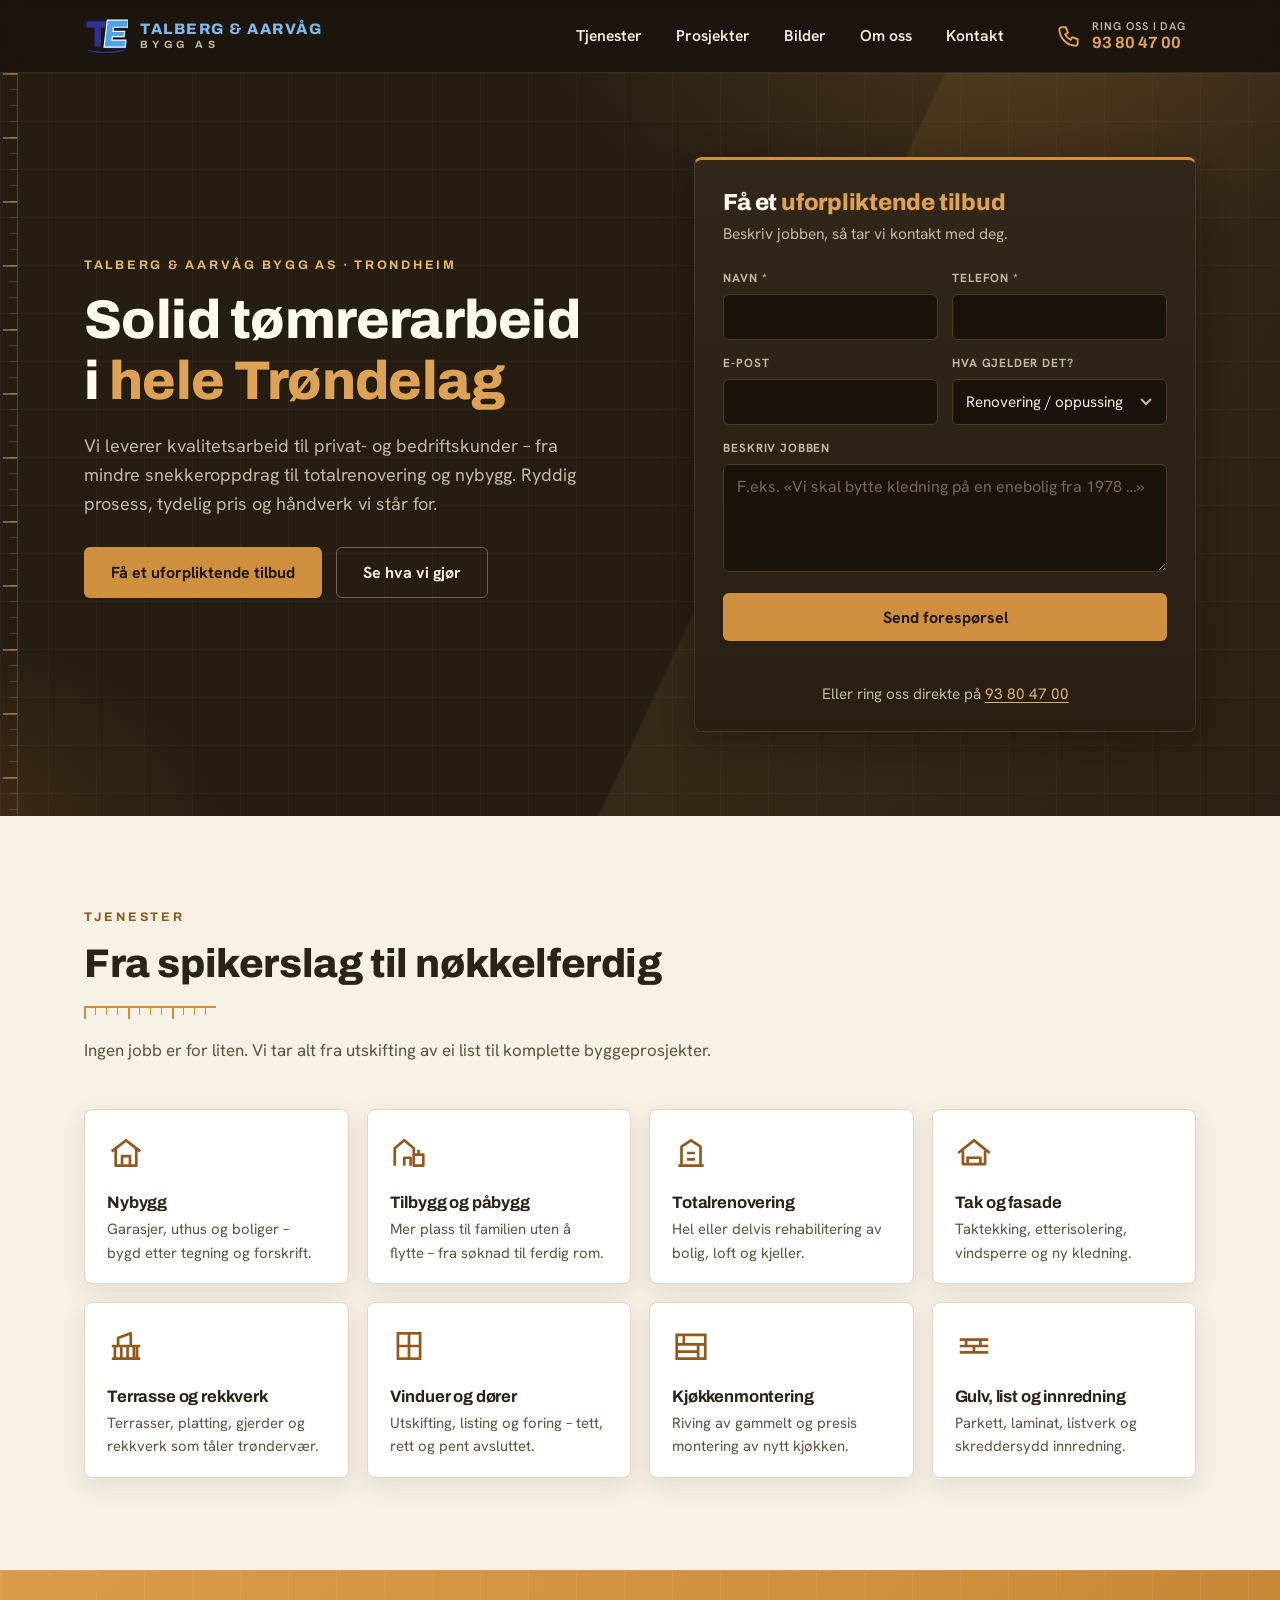
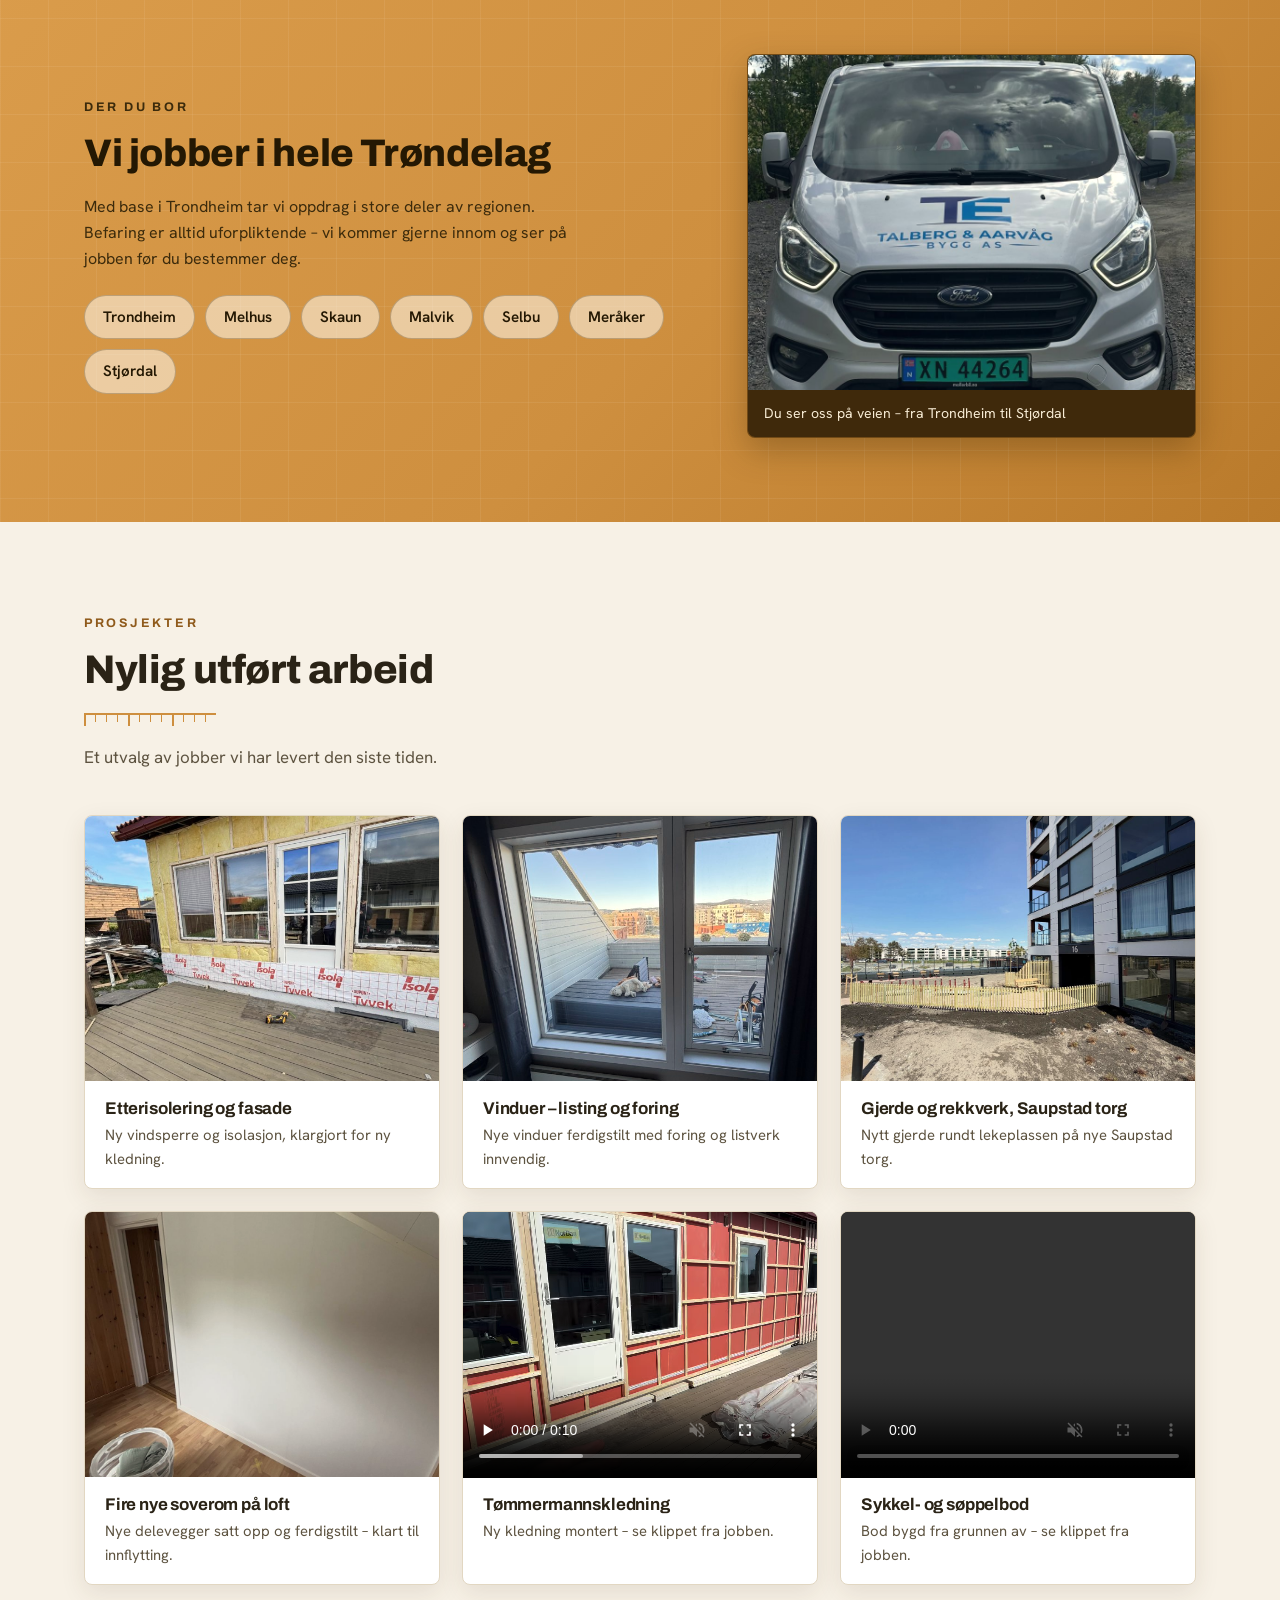
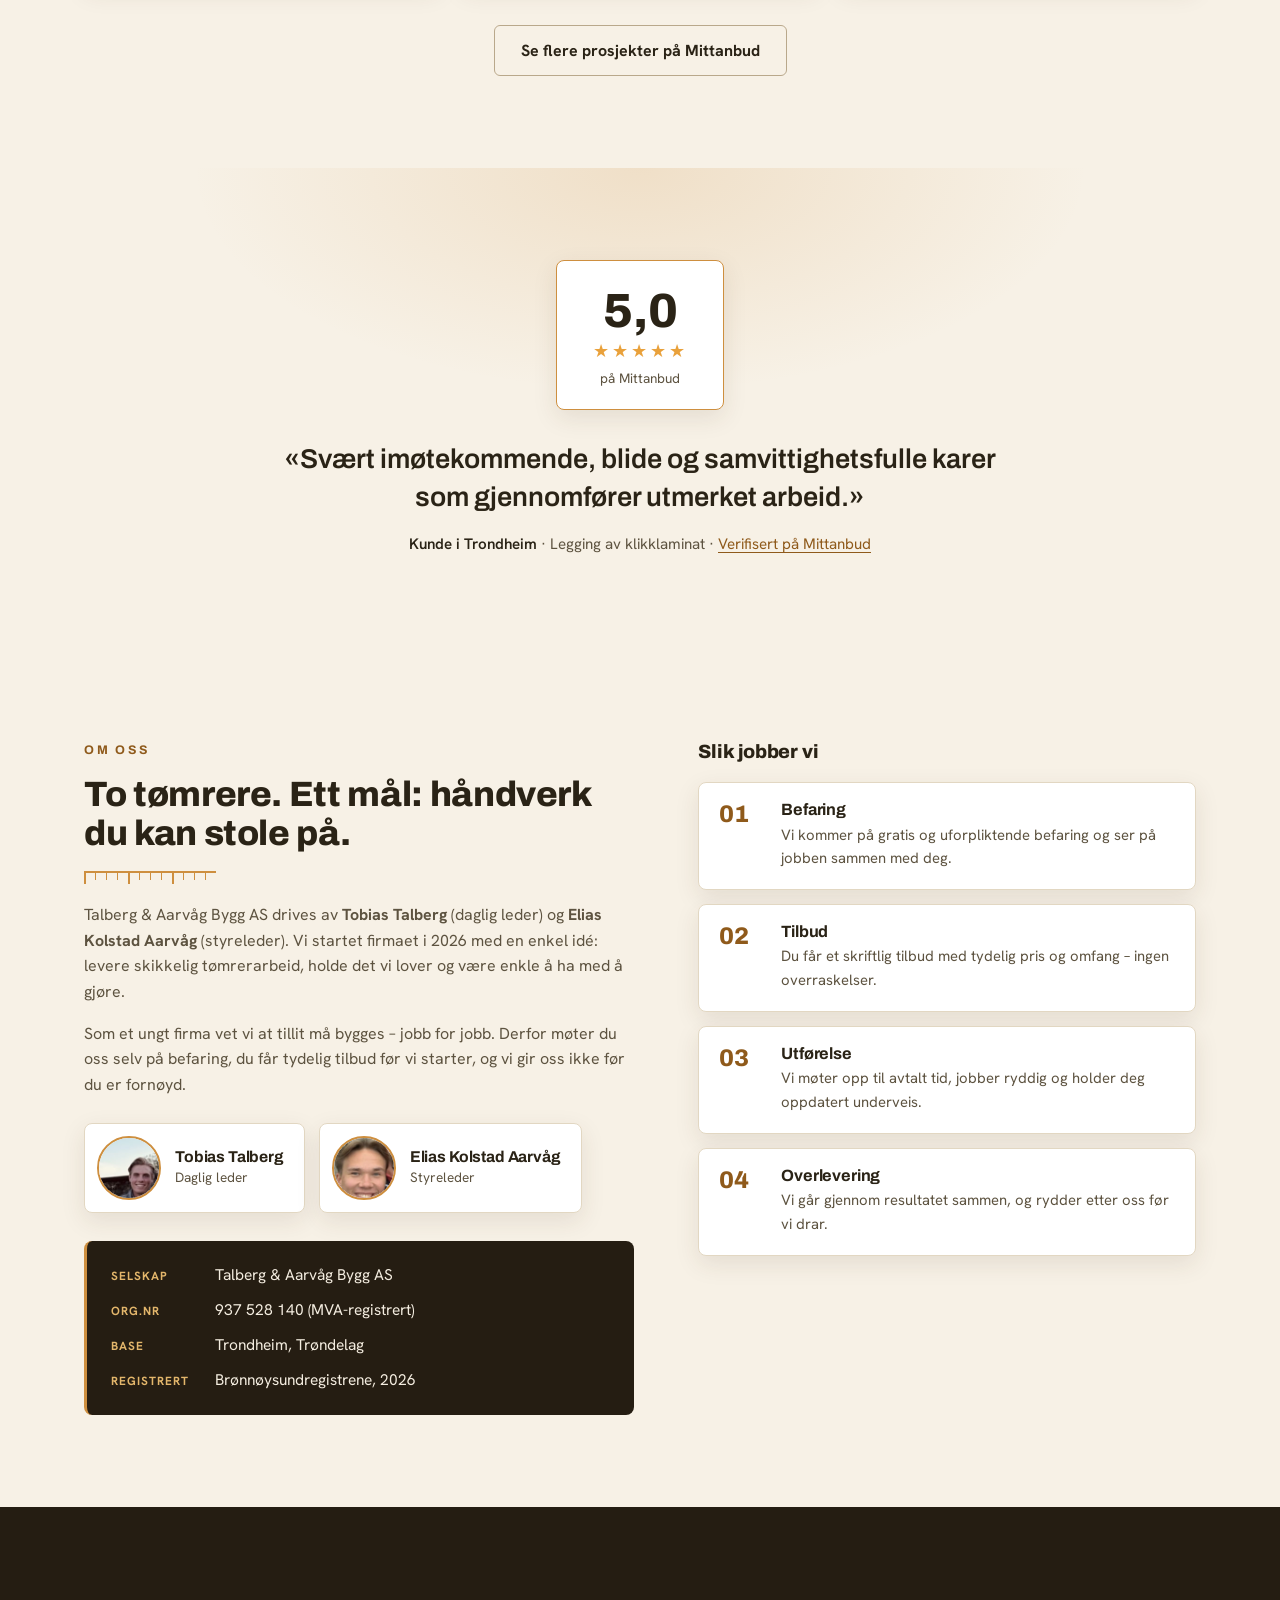
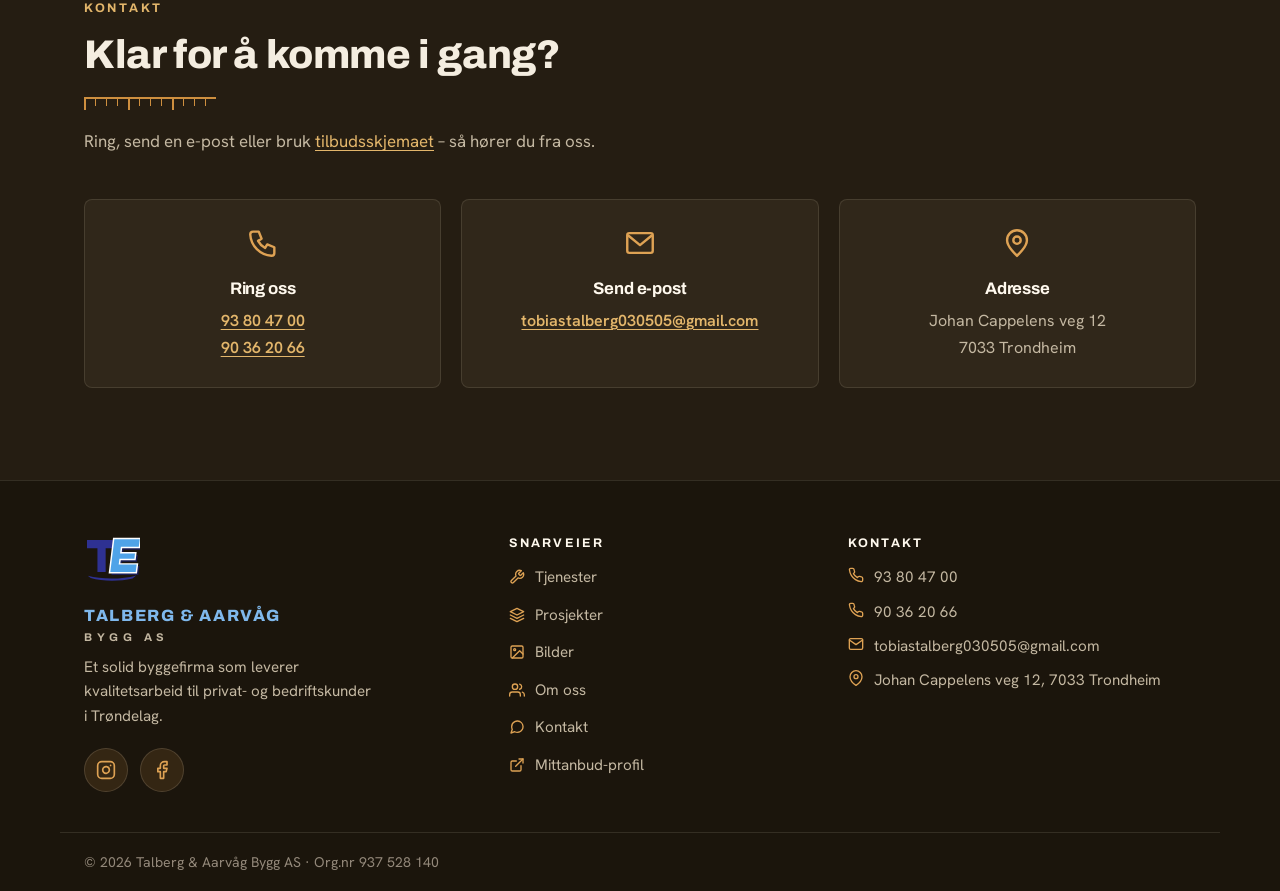
==== index.html @ 9f88b75c "Remove hero trust-row (rating/org.nr/local-carpenters line) + its dead CSS" ====
<!DOCTYPE html>
<html lang="no">
<head>
  <meta charset="UTF-8">
  <meta name="viewport" content="width=device-width, initial-scale=1">
  <title>Talberg &amp; Aarvåg Bygg AS – Tømrer i Trondheim og Trøndelag</title>
  <meta name="description" content="Talberg & Aarvåg Bygg AS er et byggefirma i Trondheim som leverer kvalitetsarbeid til privat- og bedriftskunder i hele Trøndelag – fra mindre snekkeroppdrag til totalrenovering og nybygg.">
  <meta property="og:title" content="Talberg & Aarvåg Bygg AS – Tømrer i Trondheim og Trøndelag">
  <meta property="og:description" content="Solid tømrerarbeid i hele Trøndelag. Nybygg, tilbygg, renovering, tak, fasade og terrasse. Få et uforpliktende tilbud.">
  <meta property="og:type" content="website">
  <meta property="og:locale" content="nb_NO">
  <meta property="og:image" content="assets/img/og-logo.jpg">
  <link rel="icon" type="image/svg+xml" href="favicon.svg">
  <script>document.documentElement.classList.add('js');</script>
  <link rel="preconnect" href="https://fonts.googleapis.com">
  <link rel="preconnect" href="https://fonts.gstatic.com" crossorigin>
  <link href="https://fonts.googleapis.com/css2?family=Archivo:wght@600;700;800&family=Hanken+Grotesk:wght@400;500;600;700&display=swap" rel="stylesheet">
  <link rel="stylesheet" href="css/style.css?v=12">
  <script type="application/ld+json">
  {
    "@context": "https://schema.org",
    "@type": "GeneralContractor",
    "name": "Talberg & Aarvåg Bygg AS",
    "description": "Byggefirma i Trondheim. Tømrerarbeid, nybygg, tilbygg, renovering, tak, fasade og terrasse i hele Trøndelag.",
    "telephone": "+4793804700",
    "email": "tobiastalberg030505@gmail.com",
    "address": {
      "@type": "PostalAddress",
      "streetAddress": "Johan Cappelens veg 12",
      "postalCode": "7033",
      "addressLocality": "Trondheim",
      "addressCountry": "NO"
    },
    "areaServed": ["Trondheim", "Melhus", "Skaun", "Malvik", "Selbu", "Meråker", "Stjørdal"],
    "vatID": "NO937528140MVA",
    "foundingDate": "2026-03-23",
    "sameAs": ["https://mittanbud.no/bedrift/9664614"]
  }
  </script>
</head>
<body>
  <a class="skip-link" href="#hovedinnhold">Hopp til innholdet</a>

  <header class="topbar" id="topp">
    <div class="container topbar-inner">
      <a class="brand" href="#topp" aria-label="Talberg &amp; Aarvåg Bygg AS – til toppen">
        <svg class="brand-mark" viewBox="0 0 150 118" aria-hidden="true" focusable="false">
          <path d="M8 8 H86 V30 H58 V94 H36 V30 H8 Z" fill="#2E3192"/>
          <g transform="skewX(-7) translate(14 0)">
            <path d="M66 4 H138 V28 H90 V42 H130 V60 H90 V72 H138 V96 H66 Z" fill="#1A1D54" transform="translate(6 6)"/>
            <path d="M66 4 H138 V28 H90 V42 H130 V60 H90 V72 H138 V96 H66 Z" fill="#4FA3E8" stroke="#FFFFFF" stroke-width="4"/>
          </g>
          <path d="M10 104 C 48 114, 102 114, 140 103 L 130 111 C 96 119, 50 119, 18 110 Z" fill="#2E3192"/>
        </svg>
        <span class="brand-text">
          <span class="brand-name">Talberg &amp; Aarvåg</span>
          <span class="brand-sub">Bygg AS</span>
        </span>
      </a>

      <nav class="mainnav" id="mainnav" aria-label="Hovedmeny">
        <ul>
          <li><a href="#tjenester">Tjenester</a></li>
          <li><a href="#prosjekter">Prosjekter</a></li>
          <li><a href="bilder.html">Bilder</a></li>
          <li><a href="#om-oss">Om oss</a></li>
          <li><a href="#kontakt">Kontakt</a></li>
        </ul>
      </nav>

      <a class="topbar-phone" href="tel:+4793804700">
        <svg viewBox="0 0 24 24" aria-hidden="true" focusable="false"><path d="M5 4h4l2 5-2.5 1.5a12 12 0 0 0 5 5L15 13l5 2v4a2 2 0 0 1-2 2A16 16 0 0 1 3 6a2 2 0 0 1 2-2Z" fill="none" stroke="currentColor" stroke-width="1.8" stroke-linejoin="round"/></svg>
        <span class="topbar-phone-text">
          <span class="topbar-phone-label">Ring oss i dag</span>
          <span class="topbar-phone-number">93 80 47 00</span>
        </span>
      </a>

      <button class="nav-toggle" aria-expanded="false" aria-controls="mainnav" aria-label="Meny">
        <span></span><span></span><span></span>
      </button>
    </div>
  </header>

  <main id="hovedinnhold">

    <!-- HERO -->
    <section class="hero" aria-labelledby="hero-tittel">
      <div class="hero-ruler" aria-hidden="true"></div>
      <div class="container hero-grid">
        <div class="hero-copy">
          <p class="eyebrow">Talberg &amp; Aarvåg Bygg AS · Trondheim</p>
          <h1 id="hero-tittel">Solid tømrerarbeid<br>i <span class="accent">hele Trøndelag</span></h1>
          <p class="hero-lead">Vi leverer kvalitetsarbeid til privat- og bedriftskunder – fra mindre snekkeroppdrag til totalrenovering og nybygg. Ryddig prosess, tydelig pris og håndverk vi står for.</p>
          <div class="hero-actions">
            <a class="btn btn-primary" href="#kontakt">Få et uforpliktende tilbud</a>
            <a class="btn btn-ghost" href="#tjenester">Se hva vi gjør</a>
          </div>
        </div>

        <div class="quote-card" id="tilbud">
          <h2 class="quote-card-title">Få et <span class="accent">uforpliktende tilbud</span></h2>
          <p class="quote-card-sub">Beskriv jobben, så tar vi kontakt med deg.</p>
          <form id="tilbudsskjema" novalidate>
            <div class="form-row">
              <div class="form-field">
                <label for="f-navn">Navn <span aria-hidden="true">*</span></label>
                <input id="f-navn" name="navn" type="text" autocomplete="name" required>
              </div>
              <div class="form-field">
                <label for="f-telefon">Telefon <span aria-hidden="true">*</span></label>
                <input id="f-telefon" name="telefon" type="tel" autocomplete="tel" inputmode="tel" required>
              </div>
            </div>
            <div class="form-row">
              <div class="form-field">
                <label for="f-epost">E-post</label>
                <input id="f-epost" name="epost" type="email" autocomplete="email" inputmode="email">
              </div>
              <div class="form-field">
                <label for="f-type">Hva gjelder det?</label>
                <select id="f-type" name="type">
                  <option>Renovering / oppussing</option>
                  <option>Tilbygg / påbygg</option>
                  <option>Nybygg</option>
                  <option>Tak / fasade</option>
                  <option>Terrasse / rekkverk</option>
                  <option>Vinduer / dører</option>
                  <option>Annet snekkerarbeid</option>
                </select>
              </div>
            </div>
            <div class="form-field">
              <label for="f-melding">Beskriv jobben</label>
              <textarea id="f-melding" name="melding" rows="4" placeholder="F.eks. «Vi skal bytte kledning på en enebolig fra 1978 …»"></textarea>
            </div>
            <button class="btn btn-primary btn-block" type="submit">Send forespørsel</button>
            <p class="form-status" role="status" aria-live="polite"></p>
            <p class="form-alt">Eller ring oss direkte på <a href="tel:+4793804700">93 80 47 00</a></p>
          </form>
        </div>
      </div>
    </section>

    <!-- TJENESTER -->
    <section class="section section-paper angle-top" id="tjenester" aria-labelledby="tjenester-tittel">
      <div class="container">
        <div class="section-head">
          <p class="eyebrow">Tjenester</p>
          <h2 id="tjenester-tittel">Fra spikerslag til nøkkelferdig</h2>
          <div class="ruler" aria-hidden="true"></div>
          <p class="section-lead">Ingen jobb er for liten. Vi tar alt fra utskifting av ei list til komplette byggeprosjekter.</p>
        </div>
        <ul class="service-grid">
          <li class="service-card reveal">
            <svg class="service-icon" viewBox="0 0 24 24" aria-hidden="true" focusable="false"><path d="M3 11 12 4l9 7M5.5 9.5V20h13V9.5M9.5 20v-6h5v6" fill="none" stroke="currentColor" stroke-width="1.7" stroke-linejoin="round"/></svg>
            <h3>Nybygg</h3>
            <p>Garasjer, uthus og boliger – bygd etter tegning og forskrift.</p>
          </li>
          <li class="service-card reveal">
            <svg class="service-icon" viewBox="0 0 24 24" aria-hidden="true" focusable="false"><path d="M3 20V9l6-5 6 5v11M9 20v-5h4v5M15 13h6v7h-6zM18 13v-3" fill="none" stroke="currentColor" stroke-width="1.7" stroke-linejoin="round"/></svg>
            <h3>Tilbygg og påbygg</h3>
            <p>Mer plass til familien uten å flytte – fra søknad til ferdig rom.</p>
          </li>
          <li class="service-card reveal">
            <svg class="service-icon" viewBox="0 0 24 24" aria-hidden="true" focusable="false"><path d="M4 20h16M6 20V8l6-4 6 4v12M9.5 12h5M9.5 16h5" fill="none" stroke="currentColor" stroke-width="1.7" stroke-linejoin="round"/></svg>
            <h3>Totalrenovering</h3>
            <p>Hel eller delvis rehabilitering av bolig, loft og kjeller.</p>
          </li>
          <li class="service-card reveal">
            <svg class="service-icon" viewBox="0 0 24 24" aria-hidden="true" focusable="false"><path d="M2 12 12 4l10 8M5 10.5V19h14v-8.5" fill="none" stroke="currentColor" stroke-width="1.7" stroke-linejoin="round"/><path d="M8 19v-4h8v4" fill="none" stroke="currentColor" stroke-width="1.7"/></svg>
            <h3>Tak og fasade</h3>
            <p>Taktekking, etterisolering, vindsperre og ny kledning.</p>
          </li>
          <li class="service-card reveal">
            <svg class="service-icon" viewBox="0 0 24 24" aria-hidden="true" focusable="false"><path d="M3 12h18M5 12v8M9 12v8M13 12v8M17 12v8M19 12v8M3 20h18M7 12V7l8-3v8" fill="none" stroke="currentColor" stroke-width="1.7" stroke-linejoin="round"/></svg>
            <h3>Terrasse og rekkverk</h3>
            <p>Terrasser, platting, gjerder og rekkverk som tåler trøndervær.</p>
          </li>
          <li class="service-card reveal">
            <svg class="service-icon" viewBox="0 0 24 24" aria-hidden="true" focusable="false"><rect x="5" y="4" width="14" height="16" fill="none" stroke="currentColor" stroke-width="1.7"/><path d="M12 4v16M5 12h14" fill="none" stroke="currentColor" stroke-width="1.7"/></svg>
            <h3>Vinduer og dører</h3>
            <p>Utskifting, listing og foring – tett, rett og pent avsluttet.</p>
          </li>
          <li class="service-card reveal">
            <svg class="service-icon" viewBox="0 0 24 24" aria-hidden="true" focusable="false"><path d="M3 5h18v6H3zM3 11v9h18v-9M7.5 5v6M16.5 11v9M3 15.5h13.5" fill="none" stroke="currentColor" stroke-width="1.7"/></svg>
            <h3>Kjøkkenmontering</h3>
            <p>Riving av gammelt og presis montering av nytt kjøkken.</p>
          </li>
          <li class="service-card reveal">
            <svg class="service-icon" viewBox="0 0 24 24" aria-hidden="true" focusable="false"><path d="M3 8h18M3 12h18M3 16h18M7 8v4M12 12v4M16 8v4" fill="none" stroke="currentColor" stroke-width="1.7"/></svg>
            <h3>Gulv, list og innredning</h3>
            <p>Parkett, laminat, listverk og skreddersydd innredning.</p>
          </li>
        </ul>
      </div>
    </section>

    <!-- OMRÅDER -->
    <section class="band angle-top" id="omrader" aria-labelledby="omrader-tittel">
      <div class="container band-grid">
        <div class="band-copy">
          <p class="eyebrow eyebrow-light">Der du bor</p>
          <h2 id="omrader-tittel">Vi jobber i hele Trøndelag</h2>
          <p>Med base i Trondheim tar vi oppdrag i store deler av regionen. Befaring er alltid uforpliktende – vi kommer gjerne innom og ser på jobben før du bestemmer deg.</p>
          <ul class="chip-row" aria-label="Områder vi dekker">
            <li>Trondheim</li>
            <li>Melhus</li>
            <li>Skaun</li>
            <li>Malvik</li>
            <li>Selbu</li>
            <li>Meråker</li>
            <li>Stjørdal</li>
          </ul>
        </div>
        <figure class="band-photo">
          <img src="assets/img/firmabil.jpg" alt="Firmabilen til Talberg &amp; Aarvåg Bygg med logo på panseret" width="960" height="1280" loading="lazy">
          <figcaption>Du ser oss på veien – fra Trondheim til Stjørdal</figcaption>
        </figure>
      </div>
    </section>

    <!-- PROSJEKTER -->
    <section class="section section-tint angle-top" id="prosjekter" aria-labelledby="prosjekter-tittel">
      <div class="container">
        <div class="section-head">
          <p class="eyebrow">Prosjekter</p>
          <h2 id="prosjekter-tittel">Nylig utført arbeid</h2>
          <div class="ruler" aria-hidden="true"></div>
          <p class="section-lead">Et utvalg av jobber vi har levert den siste tiden.</p>
        </div>
        <ul class="project-grid">
          <li class="project-card reveal">
            <img src="assets/img/etterisolering.jpg" alt="Bolig under etterisolering med ny vindsperre og nye vinduer" width="638" height="851" loading="lazy">
            <div class="project-info">
              <h3>Etterisolering og fasade</h3>
              <p>Ny vindsperre og isolasjon, klargjort for ny kledning.</p>
            </div>
          </li>
          <li class="project-card reveal">
            <img src="assets/img/listing.jpg" alt="Nytt vindu og balkongdør ferdig listet innvendig" width="640" height="853" loading="lazy">
            <div class="project-info">
              <h3>Vinduer – listing og foring</h3>
              <p>Nye vinduer ferdigstilt med foring og listverk innvendig.</p>
            </div>
          </li>
          <li class="project-card reveal">
            <img src="assets/img/saupstad.jpg" alt="Nytt tregjerde rundt lekeplass foran nybygd boligblokk på Saupstad torg" width="960" height="1280" loading="lazy">
            <div class="project-info">
              <h3>Gjerde og rekkverk, Saupstad torg</h3>
              <p>Nytt gjerde rundt lekeplassen på nye Saupstad torg.</p>
            </div>
          </li>
          <li class="project-card reveal">
            <img src="assets/img/soverom.jpg" alt="Nyoppsatt og malt delevegg som deler rommet i nye soverom" width="960" height="1280" loading="lazy">
            <div class="project-info">
              <h3>Fire nye soverom på loft</h3>
              <p>Nye delevegger satt opp og ferdigstilt – klart til innflytting.</p>
            </div>
          </li>
          <li class="project-card reveal">
            <video src="assets/video/kledning.mp4" muted loop playsinline controls preload="metadata" width="960" height="1280" aria-label="Video: montering av tømmermannskledning"></video>
            <div class="project-info">
              <h3>Tømmermannskledning</h3>
              <p>Ny kledning montert – se klippet fra jobben.</p>
            </div>
          </li>
          <li class="project-card reveal">
            <video src="assets/video/sykkelbod.mp4" muted loop playsinline controls preload="metadata" width="960" height="1280" aria-label="Video: bygging av sykkel- og søppelbod"></video>
            <div class="project-info">
              <h3>Sykkel- og søppelbod</h3>
              <p>Bod bygd fra grunnen av – se klippet fra jobben.</p>
            </div>
          </li>
        </ul>
        <p class="section-cta">
          <a class="btn btn-ghost" href="https://mittanbud.no/bedrift/9664614" target="_blank" rel="noopener">Se flere prosjekter på Mittanbud</a>
        </p>
      </div>
    </section>

    <!-- OMTALE -->
    <section class="section section-review" id="omtaler" aria-labelledby="omtaler-tittel">
      <div class="container review-wrap">
        <h2 id="omtaler-tittel" class="visually-hidden">Kundeomtaler</h2>
        <div class="review-badge reveal" aria-hidden="true">
          <span class="review-score">5,0</span>
          <span class="review-stars">★★★★★</span>
          <span class="review-source">på Mittanbud</span>
        </div>
        <blockquote class="review-quote reveal">
          <p>«Svært imøtekommende, blide og samvittighetsfulle karer som gjennomfører utmerket arbeid.»</p>
          <footer>
            <cite>Kunde i Trondheim</cite> · Legging av klikklaminat · <a href="https://mittanbud.no/bedrift/9664614" target="_blank" rel="noopener">Verifisert på Mittanbud</a>
          </footer>
        </blockquote>
      </div>
    </section>

    <!-- OM OSS + PROSESS -->
    <section class="section section-paper" id="om-oss" aria-labelledby="om-oss-tittel">
      <div class="container about-grid">
        <div class="about-copy">
          <p class="eyebrow">Om oss</p>
          <h2 id="om-oss-tittel">To tømrere. Ett mål: håndverk du kan stole på.</h2>
          <div class="ruler" aria-hidden="true"></div>
          <p>Talberg &amp; Aarvåg Bygg AS drives av <strong>Tobias Talberg</strong> (daglig leder) og <strong>Elias Kolstad Aarvåg</strong> (styreleder). Vi startet firmaet i 2026 med en enkel idé: levere skikkelig tømrerarbeid, holde det vi lover og være enkle å ha med å gjøre.</p>
          <p>Som et ungt firma vet vi at tillit må bygges – jobb for jobb. Derfor møter du oss selv på befaring, du får tydelig tilbud før vi starter, og vi gir oss ikke før du er fornøyd.</p>
          <ul class="team-row" aria-label="Ansatte">
            <li class="team-card">
              <img src="assets/img/tobias-avatar.jpg" alt="Portrett av Tobias Talberg" width="256" height="256" loading="lazy">
              <div>
                <h3>Tobias Talberg</h3>
                <p>Daglig leder</p>
              </div>
            </li>
            <li class="team-card">
              <img src="assets/img/elias-avatar.jpg" alt="Portrett av Elias Kolstad Aarvåg" width="256" height="256" loading="lazy">
              <div>
                <h3>Elias Kolstad Aarvåg</h3>
                <p>Styreleder</p>
              </div>
            </li>
          </ul>
          <dl class="fact-card">
            <div><dt>Selskap</dt><dd>Talberg &amp; Aarvåg Bygg AS</dd></div>
            <div><dt>Org.nr</dt><dd>937 528 140 (MVA-registrert)</dd></div>
            <div><dt>Base</dt><dd>Trondheim, Trøndelag</dd></div>
            <div><dt>Registrert</dt><dd>Brønnøysundregistrene, 2026</dd></div>
          </dl>
        </div>
        <div class="process">
          <h3 class="process-title">Slik jobber vi</h3>
          <ol class="process-list">
            <li class="reveal"><span class="process-num" aria-hidden="true">01</span><div><h4>Befaring</h4><p>Vi kommer på gratis og uforpliktende befaring og ser på jobben sammen med deg.</p></div></li>
            <li class="reveal"><span class="process-num" aria-hidden="true">02</span><div><h4>Tilbud</h4><p>Du får et skriftlig tilbud med tydelig pris og omfang – ingen overraskelser.</p></div></li>
            <li class="reveal"><span class="process-num" aria-hidden="true">03</span><div><h4>Utførelse</h4><p>Vi møter opp til avtalt tid, jobber ryddig og holder deg oppdatert underveis.</p></div></li>
            <li class="reveal"><span class="process-num" aria-hidden="true">04</span><div><h4>Overlevering</h4><p>Vi går gjennom resultatet sammen, og rydder etter oss før vi drar.</p></div></li>
          </ol>
        </div>
      </div>
    </section>

    <!-- KONTAKT -->
    <section class="section section-dark angle-top" id="kontakt" aria-labelledby="kontakt-tittel">
      <div class="container">
        <div class="section-head">
          <p class="eyebrow">Kontakt</p>
          <h2 id="kontakt-tittel">Klar for å komme i gang?</h2>
          <div class="ruler" aria-hidden="true"></div>
          <p class="section-lead">Ring, send en e-post eller bruk <a href="#tilbud">tilbudsskjemaet</a> – så hører du fra oss.</p>
        </div>
        <ul class="contact-grid">
          <li class="contact-card reveal">
            <svg viewBox="0 0 24 24" aria-hidden="true" focusable="false"><path d="M5 4h4l2 5-2.5 1.5a12 12 0 0 0 5 5L15 13l5 2v4a2 2 0 0 1-2 2A16 16 0 0 1 3 6a2 2 0 0 1 2-2Z" fill="none" stroke="currentColor" stroke-width="1.7" stroke-linejoin="round"/></svg>
            <h3>Ring oss</h3>
            <p><a href="tel:+4793804700">93 80 47 00</a><br><a href="tel:+4790362066">90 36 20 66</a></p>
          </li>
          <li class="contact-card reveal">
            <svg viewBox="0 0 24 24" aria-hidden="true" focusable="false"><rect x="3" y="5" width="18" height="14" rx="1.5" fill="none" stroke="currentColor" stroke-width="1.7"/><path d="m3.5 6.5 8.5 7 8.5-7" fill="none" stroke="currentColor" stroke-width="1.7" stroke-linejoin="round"/></svg>
            <h3>Send e-post</h3>
            <p><a class="break-word" href="mailto:tobiastalberg030505@gmail.com">tobiastalberg030505@gmail.com</a></p>
          </li>
          <li class="contact-card reveal">
            <svg viewBox="0 0 24 24" aria-hidden="true" focusable="false"><path d="M12 21s-7-6.1-7-11a7 7 0 0 1 14 0c0 4.9-7 11-7 11Z" fill="none" stroke="currentColor" stroke-width="1.7"/><circle cx="12" cy="10" r="2.6" fill="none" stroke="currentColor" stroke-width="1.7"/></svg>
            <h3>Adresse</h3>
            <p>Johan Cappelens veg 12<br>7033 Trondheim</p>
          </li>
        </ul>
      </div>
    </section>
  </main>

  <footer class="footer">
    <div class="container footer-grid">
      <div class="footer-brand">
        <svg class="footer-mark" viewBox="0 0 150 118" aria-hidden="true" focusable="false">
          <path d="M8 8 H86 V30 H58 V94 H36 V30 H8 Z" fill="#2E3192"/>
          <g transform="skewX(-7) translate(14 0)">
            <path d="M66 4 H138 V28 H90 V42 H130 V60 H90 V72 H138 V96 H66 Z" fill="#1A1D54" transform="translate(6 6)"/>
            <path d="M66 4 H138 V28 H90 V42 H130 V60 H90 V72 H138 V96 H66 Z" fill="#4FA3E8" stroke="#FFFFFF" stroke-width="4"/>
          </g>
          <path d="M10 104 C 48 114, 102 114, 140 103 L 130 111 C 96 119, 50 119, 18 110 Z" fill="#2E3192"/>
        </svg>
        <p class="footer-brand-name">Talberg &amp; Aarvåg <span>Bygg AS</span></p>
        <p class="footer-blurb">Et solid byggefirma som leverer kvalitetsarbeid til privat- og bedriftskunder i Trøndelag.</p>
        <div class="footer-social">
          <a href="https://www.instagram.com/talbergogaarvagbygg/" target="_blank" rel="noopener" aria-label="Følg oss på Instagram">
            <svg viewBox="0 0 24 24" fill="none" stroke="currentColor" stroke-width="2" stroke-linecap="round" stroke-linejoin="round" aria-hidden="true"><rect x="2" y="2" width="20" height="20" rx="5" ry="5"/><path d="M16 11.37A4 4 0 1 1 12.63 8 4 4 0 0 1 16 11.37z"/><line x1="17.5" y1="6.5" x2="17.51" y2="6.5"/></svg>
          </a>
          <a href="https://www.facebook.com/people/Talberg-Aarv%C3%A5g-bygg-as/61589056660887/" target="_blank" rel="noopener" aria-label="Følg oss på Facebook">
            <svg viewBox="0 0 24 24" fill="none" stroke="currentColor" stroke-width="2" stroke-linecap="round" stroke-linejoin="round" aria-hidden="true"><path d="M18 2h-3a5 5 0 0 0-5 5v3H7v4h3v8h4v-8h3l1-4h-4V7a1 1 0 0 1 1-1h3z"/></svg>
          </a>
        </div>
      </div>
      <nav class="footer-col footer-links" aria-label="Snarveier">
        <h3>Snarveier</h3>
        <ul>
          <li><a href="#tjenester"><svg class="footer-ico" viewBox="0 0 24 24" fill="none" stroke="currentColor" stroke-width="2" stroke-linecap="round" stroke-linejoin="round" aria-hidden="true"><path d="M14.7 6.3a1 1 0 0 0 0 1.4l1.6 1.6a1 1 0 0 0 1.4 0l3.77-3.77a6 6 0 0 1-7.94 7.94l-6.91 6.91a2.12 2.12 0 0 1-3-3l6.91-6.91a6 6 0 0 1 7.94-7.94l-3.76 3.76z"/></svg><span>Tjenester</span></a></li>
          <li><a href="#prosjekter"><svg class="footer-ico" viewBox="0 0 24 24" fill="none" stroke="currentColor" stroke-width="2" stroke-linecap="round" stroke-linejoin="round" aria-hidden="true"><polygon points="12 2 2 7 12 12 22 7 12 2"/><polyline points="2 17 12 22 22 17"/><polyline points="2 12 12 17 22 12"/></svg><span>Prosjekter</span></a></li>
          <li><a href="bilder.html"><svg class="footer-ico" viewBox="0 0 24 24" fill="none" stroke="currentColor" stroke-width="2" stroke-linecap="round" stroke-linejoin="round" aria-hidden="true"><rect x="3" y="3" width="18" height="18" rx="2" ry="2"/><circle cx="8.5" cy="8.5" r="1.5"/><polyline points="21 15 16 10 5 21"/></svg><span>Bilder</span></a></li>
          <li><a href="#om-oss"><svg class="footer-ico" viewBox="0 0 24 24" fill="none" stroke="currentColor" stroke-width="2" stroke-linecap="round" stroke-linejoin="round" aria-hidden="true"><path d="M17 21v-2a4 4 0 0 0-4-4H5a4 4 0 0 0-4 4v2"/><circle cx="9" cy="7" r="4"/><path d="M23 21v-2a4 4 0 0 0-3-3.87"/><path d="M16 3.13a4 4 0 0 1 0 7.75"/></svg><span>Om oss</span></a></li>
          <li><a href="#kontakt"><svg class="footer-ico" viewBox="0 0 24 24" fill="none" stroke="currentColor" stroke-width="2" stroke-linecap="round" stroke-linejoin="round" aria-hidden="true"><path d="M21 11.5a8.38 8.38 0 0 1-.9 3.8 8.5 8.5 0 0 1-7.6 4.7 8.38 8.38 0 0 1-3.8-.9L3 21l1.9-5.7a8.38 8.38 0 0 1-.9-3.8 8.5 8.5 0 0 1 4.7-7.6 8.38 8.38 0 0 1 3.8-.9h.5a8.48 8.48 0 0 1 8 8z"/></svg><span>Kontakt</span></a></li>
          <li><a href="https://mittanbud.no/bedrift/9664614" target="_blank" rel="noopener"><svg class="footer-ico" viewBox="0 0 24 24" fill="none" stroke="currentColor" stroke-width="2" stroke-linecap="round" stroke-linejoin="round" aria-hidden="true"><path d="M18 13v6a2 2 0 0 1-2 2H5a2 2 0 0 1-2-2V8a2 2 0 0 1 2-2h6"/><polyline points="15 3 21 3 21 9"/><line x1="10" y1="14" x2="21" y2="3"/></svg><span>Mittanbud-profil</span></a></li>
        </ul>
      </nav>
      <div class="footer-col footer-contact">
        <h3>Kontakt</h3>
        <ul>
          <li><svg class="footer-ico" viewBox="0 0 24 24" fill="none" stroke="currentColor" stroke-width="2" stroke-linecap="round" stroke-linejoin="round" aria-hidden="true"><path d="M22 16.92v3a2 2 0 0 1-2.18 2 19.79 19.79 0 0 1-8.63-3.07 19.5 19.5 0 0 1-6-6 19.79 19.79 0 0 1-3.07-8.67A2 2 0 0 1 4.11 2h3a2 2 0 0 1 2 1.72 12.84 12.84 0 0 0 .7 2.81 2 2 0 0 1-.45 2.11L8.09 9.91a16 16 0 0 0 6 6l1.27-1.27a2 2 0 0 1 2.11-.45 12.84 12.84 0 0 0 2.81.7A2 2 0 0 1 22 16.92z"/></svg><a href="tel:+4793804700">93 80 47 00</a></li>
          <li><svg class="footer-ico" viewBox="0 0 24 24" fill="none" stroke="currentColor" stroke-width="2" stroke-linecap="round" stroke-linejoin="round" aria-hidden="true"><path d="M22 16.92v3a2 2 0 0 1-2.18 2 19.79 19.79 0 0 1-8.63-3.07 19.5 19.5 0 0 1-6-6 19.79 19.79 0 0 1-3.07-8.67A2 2 0 0 1 4.11 2h3a2 2 0 0 1 2 1.72 12.84 12.84 0 0 0 .7 2.81 2 2 0 0 1-.45 2.11L8.09 9.91a16 16 0 0 0 6 6l1.27-1.27a2 2 0 0 1 2.11-.45 12.84 12.84 0 0 0 2.81.7A2 2 0 0 1 22 16.92z"/></svg><a href="tel:+4790362066">90 36 20 66</a></li>
          <li><svg class="footer-ico" viewBox="0 0 24 24" fill="none" stroke="currentColor" stroke-width="2" stroke-linecap="round" stroke-linejoin="round" aria-hidden="true"><path d="M4 4h16c1.1 0 2 .9 2 2v12c0 1.1-.9 2-2 2H4c-1.1 0-2-.9-2-2V6c0-1.1.9-2 2-2z"/><polyline points="22,6 12,13 2,6"/></svg><a class="break-word" href="mailto:tobiastalberg030505@gmail.com">tobiastalberg030505@gmail.com</a></li>
          <li><svg class="footer-ico" viewBox="0 0 24 24" fill="none" stroke="currentColor" stroke-width="2" stroke-linecap="round" stroke-linejoin="round" aria-hidden="true"><path d="M21 10c0 7-9 13-9 13s-9-6-9-13a9 9 0 0 1 18 0z"/><circle cx="12" cy="10" r="3"/></svg><span>Johan Cappelens veg 12, 7033 Trondheim</span></li>
        </ul>
      </div>
    </div>
    <div class="container footer-bottom">
      <p>© <span id="aar">2026</span> Talberg &amp; Aarvåg Bygg AS · Org.nr 937 528 140</p>
    </div>
  </footer>

  <script src="js/main.js"></script>
</body>
</html>
---- css/style.css ----
/* ============================================================
   Talberg & Aarvåg Bygg AS — stylesheet (warm edition)
   Warm craftsman palette around the blue logo:
   cream #F7F1E6 · honey #CE8F3F · espresso #251D12
   Logo blues (#4FA3E8 / #2E3192) live only in the logo mark.
   Type: Archivo (display) + Hanken Grotesk (body)
   ============================================================ */

:root {
  --cream: #F7F1E6;
  --cream-2: #EFE5D2;
  --card: #FFFFFF;

  --espresso: #251D12;
  --espresso-2: #30271A;
  --espresso-3: #1B150C;
  --line-dark: rgba(255, 240, 214, 0.11);

  --honey: #CE8F3F;
  --honey-strong: #DEA254;
  --honey-gold: #E3B66B;
  --honey-deep: #8F5A1B;
  --honey-deeper: #6E440F;

  --line-light: #E2D7C2;

  --text-on-dark: #F4EDE0;
  --muted-on-dark: #C4B8A2;
  --text-on-light: #2A2316;
  --muted-on-light: #5D5340;

  --stars: #E9A13B;

  --font-display: "Archivo", "Arial Black", sans-serif;
  --font-body: "Hanken Grotesk", "Segoe UI", sans-serif;

  --radius: 8px;
  --radius-sm: 6px;
  --container: 1160px;
  --shadow-card: 0 10px 30px rgba(24, 16, 5, 0.4);
  --shadow-card-light: 0 8px 24px rgba(64, 50, 26, 0.1);
}

/* ---------- Base ---------- */

*,
*::before,
*::after { box-sizing: border-box; }

html {
  scroll-behavior: smooth;
  scroll-padding-top: 84px;
}

body {
  margin: 0;
  font-family: var(--font-body);
  font-size: 1rem;
  line-height: 1.6;
  color: var(--text-on-dark);
  background: var(--espresso);
  -webkit-font-smoothing: antialiased;
  text-rendering: optimizeLegibility;
  overflow-x: clip; /* guard against stray overflow (e.g. browser extensions); clip keeps sticky header working */
}

img { max-width: 100%; height: auto; display: block; }

video { max-width: 100%; height: auto; }

/* Fullscreen: show the whole portrait reel (letterboxed), never cropped.
   Needs higher specificity than `.video-grid video`/`.project-card video`
   (which set object-fit:cover + max-height) or those win by source order and
   the portrait video gets cropped to a landscape slice. Keep the unprefixed
   and -webkit- selectors in SEPARATE blocks so one unknown pseudo doesn't
   invalidate the other. */
.video-grid video:fullscreen,
.project-card video:fullscreen,
video:fullscreen {
  object-fit: contain;
  width: 100%;
  height: 100%;
  max-height: none;
  background: #000;
}

.video-grid video:-webkit-full-screen,
.project-card video:-webkit-full-screen,
video:-webkit-full-screen {
  object-fit: contain;
  width: 100%;
  height: 100%;
  max-height: none;
  background: #000;
}

h1, h2, h3, h4 {
  font-family: var(--font-display);
  line-height: 1.12;
  margin: 0 0 0.5em;
  letter-spacing: -0.01em;
}

p { margin: 0 0 1em; }

a { color: var(--honey-gold); text-decoration-thickness: 1px; text-underline-offset: 3px; }
a:hover { color: var(--honey-strong); }

a, button, input, select, textarea { touch-action: manipulation; }

:focus-visible {
  outline: 3px solid var(--honey-strong);
  outline-offset: 2px;
  border-radius: 2px;
}

.container {
  max-width: var(--container);
  margin-inline: auto;
  padding-inline: 24px;
}

.visually-hidden {
  position: absolute;
  width: 1px; height: 1px;
  margin: -1px; padding: 0;
  overflow: hidden;
  clip-path: inset(50%);
  white-space: nowrap;
}

.skip-link {
  position: absolute;
  top: -48px; left: 16px;
  z-index: 100;
  padding: 10px 16px;
  background: var(--honey);
  color: var(--espresso);
  font-weight: 700;
  border-radius: 0 0 var(--radius-sm) var(--radius-sm);
  transition: top 150ms ease-out;
}
.skip-link:focus-visible { top: 0; color: var(--espresso); }

.break-word { word-break: break-all; }

/* ---------- Eyebrow + section heads ---------- */

.eyebrow {
  font-family: var(--font-display);
  font-size: 0.78rem;
  font-weight: 700;
  letter-spacing: 0.22em;
  text-transform: uppercase;
  color: var(--honey-gold);
  margin: 0 0 14px;
}

.eyebrow-light { color: #5C3D12; }

/* Signature: folding-rule tick divider */
.ruler {
  width: 132px;
  height: 13px;
  margin: 4px 0 18px;
  border-top: 2px solid var(--honey);
  background-image:
    repeating-linear-gradient(90deg, var(--honey) 0 2px, transparent 2px 44px),
    repeating-linear-gradient(90deg, var(--honey) 0 1px, transparent 1px 11px);
  background-size: 100% 12px, 100% 7px;
  background-repeat: no-repeat;
}

.section { padding: 92px 0; }

.section-head { max-width: 640px; margin-bottom: 44px; }

.section-head h2 {
  font-size: clamp(1.7rem, 3.4vw, 2.5rem);
  font-weight: 800;
}

.section-lead { font-size: 1.06rem; }

.section-cta { margin: 40px 0 0; text-align: center; }

/* Dark / light section variants */

.section-dark { background: var(--espresso); }
.section-dark .section-lead { color: var(--muted-on-dark); }

.section-paper { background: var(--cream); }
.section-tint { background: var(--cream); }

.section-paper,
.section-tint { color: var(--text-on-light); }

.section-paper .section-lead,
.section-paper p,
.section-tint .section-lead,
.section-tint p { color: var(--muted-on-light); }

.section-paper h2, .section-paper h3, .section-paper h4,
.section-tint h2, .section-tint h3, .section-tint h4 { color: var(--text-on-light); }

.section-paper a,
.section-tint a { color: var(--honey-deep); }

.section-paper a:hover,
.section-tint a:hover { color: var(--honey-deeper); }

.section-paper .eyebrow,
.section-tint .eyebrow { color: var(--honey-deep); }

.section-paper :focus-visible,
.section-tint :focus-visible { outline-color: var(--honey-deep); }

/* ---------- Section transitions ---------- */
/* Clean straight (horizontal) edges between every colour block — no fades.
   (.angle-top stays a no-op so existing markup keeps working.) */

/* ---------- Topbar ---------- */

.topbar {
  position: sticky;
  top: 0;
  z-index: 50;
  background: rgba(27, 21, 12, 0.92);
  backdrop-filter: blur(10px);
  -webkit-backdrop-filter: blur(10px);
  border-bottom: 1px solid var(--line-dark);
}

.topbar-inner {
  display: flex;
  align-items: center;
  gap: 28px;
  min-height: 72px;
}

.brand {
  display: flex;
  align-items: center;
  gap: 12px;
  text-decoration: none;
  margin-right: auto;
}

.brand-mark { width: 44px; height: auto; flex-shrink: 0; }

.brand-text { display: flex; flex-direction: column; line-height: 1.15; }

.brand-name {
  font-family: var(--font-display);
  font-weight: 800;
  font-size: 0.95rem;
  letter-spacing: 0.1em;
  text-transform: uppercase;
  color: #7FB8EC;
}

.brand-sub {
  font-family: var(--font-display);
  font-weight: 700;
  font-size: 0.66rem;
  letter-spacing: 0.42em;
  text-transform: uppercase;
  color: var(--muted-on-dark);
}

.mainnav ul {
  display: flex;
  gap: 6px;
  list-style: none;
  margin: 0;
  padding: 0;
}

.mainnav a {
  display: inline-block;
  padding: 10px 14px;
  color: var(--text-on-dark);
  text-decoration: none;
  font-weight: 600;
  font-size: 0.98rem;
  border-radius: var(--radius-sm);
  transition: color 150ms ease-out, background-color 150ms ease-out;
}

.mainnav a:hover { color: var(--honey-strong); background: rgba(206, 143, 63, 0.12); }

.topbar-phone {
  display: flex;
  align-items: center;
  gap: 10px;
  text-decoration: none;
  color: var(--text-on-dark);
  padding: 8px 10px;
  border-radius: var(--radius-sm);
  transition: background-color 150ms ease-out;
}

.topbar-phone:hover { background: rgba(206, 143, 63, 0.12); color: var(--text-on-dark); }

.topbar-phone svg { width: 26px; height: 26px; color: var(--honey-strong); flex-shrink: 0; }

.topbar-phone-text { display: flex; flex-direction: column; line-height: 1.2; }

.topbar-phone-label {
  font-size: 0.7rem;
  letter-spacing: 0.08em;
  text-transform: uppercase;
  color: var(--muted-on-dark);
  font-weight: 600;
}

.topbar-phone-number {
  font-family: var(--font-display);
  font-weight: 700;
  font-size: 1.02rem;
  color: var(--honey-strong);
}

.nav-toggle {
  display: none;
  flex-direction: column;
  justify-content: center;
  gap: 5px;
  width: 44px;
  height: 44px;
  padding: 10px;
  background: none;
  border: 1px solid var(--line-dark);
  border-radius: var(--radius-sm);
  cursor: pointer;
}

.nav-toggle span {
  display: block;
  height: 2px;
  background: var(--text-on-dark);
  border-radius: 1px;
  transition: transform 200ms ease-out, opacity 200ms ease-out;
}

.nav-toggle[aria-expanded="true"] span:nth-child(1) { transform: translateY(7px) rotate(45deg); }
.nav-toggle[aria-expanded="true"] span:nth-child(2) { opacity: 0; }
.nav-toggle[aria-expanded="true"] span:nth-child(3) { transform: translateY(-7px) rotate(-45deg); }

/* ---------- Hero ---------- */

.hero {
  position: relative;
  background:
    radial-gradient(720px 420px at 78% -10%, rgba(206, 143, 63, 0.22), transparent 65%),
    radial-gradient(560px 380px at -8% 105%, rgba(143, 90, 27, 0.3), transparent 60%),
    linear-gradient(rgba(255, 235, 200, 0.03) 1px, transparent 1px),
    linear-gradient(90deg, rgba(255, 235, 200, 0.03) 1px, transparent 1px),
    var(--espresso);
  background-size: auto, auto, 48px 48px, 48px 48px, auto;
  overflow: hidden;
}

/* warm diagonal sheen, echoing the reference's angled cuts */
.hero::after {
  content: "";
  position: absolute;
  inset: 0;
  background: linear-gradient(115deg, transparent 58%, rgba(206, 143, 63, 0.1) 58.2%, rgba(206, 143, 63, 0.03) 100%);
  pointer-events: none;
}

/* vertical folding-rule strip along the hero edge */
.hero-ruler {
  position: absolute;
  top: 0; bottom: 0; left: 0;
  width: 18px;
  z-index: 1;
  border-right: 1px solid rgba(222, 162, 84, 0.3);
  background-image:
    repeating-linear-gradient(180deg, rgba(222, 162, 84, 0.5) 0 2px, transparent 2px 64px),
    repeating-linear-gradient(180deg, rgba(222, 162, 84, 0.25) 0 1px, transparent 1px 16px);
  background-size: 14px 100%, 8px 100%;
  background-repeat: no-repeat;
  background-position: right top;
}

.hero-grid {
  position: relative;
  z-index: 2;
  display: grid;
  grid-template-columns: minmax(0, 1.05fr) minmax(0, 0.95fr);
  gap: 56px;
  align-items: center;
  padding-top: 84px;
  padding-bottom: 84px;
}

.hero-copy h1 {
  font-size: clamp(2.1rem, 5vw, 3.4rem);
  font-weight: 800;
  color: #FFF9EE;
  margin-bottom: 20px;
}

.hero-copy .accent { color: var(--honey-strong); }

.hero-lead {
  font-size: 1.13rem;
  color: var(--muted-on-dark);
  max-width: 52ch;
  margin-bottom: 28px;
}

.hero-actions {
  display: flex;
  flex-wrap: wrap;
  gap: 14px;
  margin-bottom: 34px;
}

/* ---------- Buttons ---------- */

.btn {
  display: inline-flex;
  align-items: center;
  justify-content: center;
  min-height: 48px;
  padding: 12px 26px;
  border-radius: var(--radius-sm);
  border: 1px solid transparent;
  font-family: var(--font-body);
  font-size: 1rem;
  font-weight: 700;
  text-decoration: none;
  cursor: pointer;
  transition: background-color 150ms ease-out, border-color 150ms ease-out, transform 150ms ease-out;
}

.btn:active { transform: translateY(1px); }

.btn-primary {
  background: var(--honey);
  color: #1F1709;
}
.btn-primary:hover { background: var(--honey-strong); color: #1F1709; }

.btn-ghost {
  background: transparent;
  color: var(--text-on-dark);
  border-color: rgba(255, 240, 214, 0.32);
}
.btn-ghost:hover { border-color: var(--honey-strong); color: var(--honey-gold); }

.section-paper .btn-ghost,
.section-tint .btn-ghost {
  color: var(--text-on-light);
  border-color: #B9A88B;
}

.section-paper .btn-ghost:hover,
.section-tint .btn-ghost:hover { border-color: var(--honey-deep); color: var(--honey-deeper); }

.btn-block { width: 100%; }

/* ---------- Quote form card ---------- */

.quote-card {
  background: linear-gradient(180deg, var(--espresso-2), #281F12);
  border: 1px solid var(--line-dark);
  border-top: 3px solid var(--honey);
  border-radius: var(--radius);
  padding: 30px 28px 24px;
  box-shadow: var(--shadow-card);
}

.quote-card-title {
  font-size: 1.45rem;
  font-weight: 800;
  color: #FFF9EE;
  margin-bottom: 6px;
}

.quote-card-title .accent { color: var(--honey-strong); }

.quote-card-sub {
  color: var(--muted-on-dark);
  font-size: 0.97rem;
  margin-bottom: 22px;
}

.form-row {
  display: grid;
  grid-template-columns: 1fr 1fr;
  gap: 14px;
}

.form-field { margin-bottom: 14px; }

.form-field label {
  display: block;
  font-size: 0.74rem;
  font-weight: 700;
  letter-spacing: 0.07em;
  text-transform: uppercase;
  color: var(--muted-on-dark);
  margin-bottom: 6px;
}

.form-field input,
.form-field select,
.form-field textarea {
  width: 100%;
  min-height: 46px;
  padding: 11px 13px;
  background: #19130A;
  color: var(--text-on-dark);
  border: 1px solid #4A3D28;
  border-radius: var(--radius-sm);
  font-family: var(--font-body);
  font-size: 1rem;
  transition: border-color 150ms ease-out, box-shadow 150ms ease-out;
}

.form-field textarea { resize: vertical; min-height: 104px; }

.form-field input::placeholder,
.form-field textarea::placeholder { color: #79694F; }

.form-field input:focus,
.form-field select:focus,
.form-field textarea:focus {
  outline: none;
  border-color: var(--honey-strong);
  box-shadow: 0 0 0 3px rgba(206, 143, 63, 0.28);
}

.form-field select {
  appearance: none;
  font-size: 0.95rem;
  background-image: url("data:image/svg+xml;charset=utf-8,%3Csvg xmlns='http://www.w3.org/2000/svg' width='12' height='8'%3E%3Cpath d='M1 1l5 5 5-5' fill='none' stroke='%23C4B8A2' stroke-width='2'/%3E%3C/svg%3E");
  background-repeat: no-repeat;
  background-position: right 14px center;
  padding-right: 38px;
}

.form-status {
  min-height: 1.3em;
  margin: 12px 0 0;
  font-size: 0.92rem;
  color: var(--honey-gold);
}

.form-status.error { color: #F2B8A6; }

.form-alt {
  margin: 10px 0 0;
  font-size: 0.95rem;
  color: var(--muted-on-dark);
  text-align: center;
}

/* ---------- Services ---------- */

.service-grid {
  display: grid;
  grid-template-columns: repeat(4, 1fr);
  gap: 18px;
  list-style: none;
  margin: 0;
  padding: 0;
}

.service-card {
  background: var(--card);
  border: 1px solid var(--line-light);
  border-radius: var(--radius);
  padding: 24px 22px 18px;
  box-shadow: var(--shadow-card-light);
  transition: transform 200ms ease-out, border-color 200ms ease-out;
}

.service-card:hover { transform: translateY(-4px); border-color: var(--honey); }

.service-icon {
  width: 38px;
  height: 38px;
  color: var(--honey-deep);
  margin-bottom: 14px;
}

.service-card h3 { font-size: 1.04rem; font-weight: 700; margin-bottom: 6px; }

.service-card p { font-size: 0.93rem; margin: 0; }

/* ---------- Band (areas) ---------- */

.band {
  background:
    linear-gradient(rgba(255, 250, 240, 0.07) 1px, transparent 1px),
    linear-gradient(90deg, rgba(255, 250, 240, 0.07) 1px, transparent 1px),
    linear-gradient(132deg, #DA9C4B 0%, #CE8F3F 55%, #B97A2B 100%);
  background-size: 48px 48px, 48px 48px, auto;
  color: #2E2105;
}

.band-grid {
  display: grid;
  grid-template-columns: minmax(0, 1.15fr) minmax(0, 0.85fr);
  gap: 56px;
  align-items: center;
  padding-top: 84px;
  padding-bottom: 84px;
}

.band h2 { color: #241803; font-size: clamp(1.7rem, 3.2vw, 2.4rem); font-weight: 800; }

.band p { color: #3C2B0C; max-width: 56ch; }

.band a { color: #241803; }

.chip-row {
  display: flex;
  flex-wrap: wrap;
  gap: 10px;
  list-style: none;
  margin: 24px 0 0;
  padding: 0;
}

.chip-row li {
  padding: 9px 18px;
  background: rgba(255, 250, 238, 0.55);
  border: 1px solid rgba(78, 55, 18, 0.3);
  border-radius: 999px;
  font-weight: 600;
  font-size: 0.95rem;
  color: #241803;
}

.band-photo {
  margin: 0;
  border-radius: var(--radius);
  overflow: hidden;
  border: 1px solid rgba(62, 44, 14, 0.35);
  box-shadow: 0 12px 32px rgba(74, 50, 12, 0.35);
  background: #8F5A1B;
}

.band-photo img {
  width: 100%;
  aspect-ratio: 4 / 3;
  object-fit: cover;
}

.band-photo figcaption {
  padding: 12px 16px;
  font-size: 0.88rem;
  color: #F7EBD4;
  background: rgba(46, 31, 8, 0.82);
}

/* ---------- Projects ---------- */

.project-grid {
  display: grid;
  grid-template-columns: repeat(3, 1fr);
  gap: 22px;
  list-style: none;
  margin: 0;
  padding: 0;
}

.project-card {
  background: var(--card);
  border: 1px solid var(--line-light);
  border-radius: var(--radius);
  overflow: hidden;
  box-shadow: var(--shadow-card-light);
  transition: transform 200ms ease-out, border-color 200ms ease-out;
}

.project-card:hover { transform: translateY(-4px); border-color: var(--honey); }

.project-card img,
.project-card video {
  width: 100%;
  aspect-ratio: 4 / 3;
  object-fit: cover;
  display: block;
  background: #1A140B;
}

.project-info { padding: 18px 20px 16px; }

.project-info h3 { font-size: 1.06rem; font-weight: 700; margin-bottom: 6px; }

.project-info p { font-size: 0.93rem; margin: 0; }

/* subtle warm grade on the work photos */
.project-card img,
.band-photo img { filter: sepia(0.14) saturate(1.06); }

/* ---------- Bildegalleri ---------- */

.page-tittel {
  font-size: clamp(1.9rem, 4vw, 2.8rem);
  font-weight: 800;
  color: #FFF9EE;
}

.media-undertittel {
  font-size: 1.25rem;
  font-weight: 800;
  color: #FFF9EE;
  margin: 0 0 18px;
}

.video-grid {
  display: grid;
  grid-template-columns: repeat(3, 1fr);
  gap: 18px;
  list-style: none;
  margin: 0 0 56px;
  padding: 0;
}

.video-grid li {
  background: var(--espresso-2);
  border: 1px solid var(--line-dark);
  border-radius: var(--radius);
  overflow: hidden;
}

.video-grid video {
  width: 100%;
  aspect-ratio: 9 / 16;
  max-height: 560px;
  object-fit: cover;
  display: block;
  background: #000;
}

.video-grid p {
  margin: 0;
  padding: 12px 16px;
  font-weight: 600;
  font-size: 0.95rem;
  color: var(--text-on-dark);
}

.mainnav a[aria-current="page"] { color: var(--honey-strong); }

.section-cta {
  display: flex;
  flex-wrap: wrap;
  gap: 14px;
  justify-content: center;
}

.galleri-grid {
  display: grid;
  grid-template-columns: repeat(4, 1fr);
  gap: 14px;
  list-style: none;
  margin: 0;
  padding: 0;
}

.galleri-item {
  margin: 0;
  padding: 0;
  background: none;
  border: 1px solid var(--line-dark);
  border-radius: var(--radius-sm);
  overflow: hidden;
  cursor: pointer;
  display: block;
  width: 100%;
  transition: transform 200ms ease-out, border-color 200ms ease-out;
}

.galleri-item:hover { transform: translateY(-3px); border-color: var(--honey-strong); }

.galleri-item img {
  width: 100%;
  aspect-ratio: 1 / 1;
  object-fit: cover;
  display: block;
  filter: sepia(0.1) saturate(1.04);
}

.lysboks {
  border: none;
  padding: 0;
  background: transparent;
  max-width: min(92vw, 1100px);
  max-height: 94vh;
  overflow: visible;
}

.lysboks::backdrop { background: rgba(10, 7, 3, 0.88); }

.lysboks-inner {
  position: relative;
  display: flex;
  flex-direction: column;
  align-items: center;
  gap: 10px;
}

.lysboks-inner img {
  max-width: min(90vw, 1060px);
  max-height: 74vh;
  width: auto;
  height: auto;
  border-radius: var(--radius-sm);
  box-shadow: 0 18px 60px rgba(0, 0, 0, 0.6);
}

.lysboks-meta {
  color: #EADFC9;
  font-size: 0.95rem;
  display: flex;
  align-items: center;
  gap: 16px;
}

.lysboks button {
  background: rgba(37, 29, 18, 0.85);
  color: #F4EDE0;
  border: 1px solid rgba(255, 240, 214, 0.3);
  border-radius: var(--radius-sm);
  min-width: 48px;
  min-height: 48px;
  font-size: 1.3rem;
  cursor: pointer;
  transition: background-color 150ms ease-out, border-color 150ms ease-out;
}

.lysboks button:hover { background: rgba(206, 143, 63, 0.4); border-color: var(--honey-strong); }

.lysboks-lukk {
  position: absolute;
  top: -4px;
  right: -4px;
  z-index: 2;
}

.lysboks-nav {
  display: flex;
  gap: 14px;
}

/* ---------- Review ---------- */

.section-review {
  background:
    radial-gradient(640px 320px at 50% 0%, rgba(206, 143, 63, 0.18), transparent 70%),
    var(--cream);
  color: var(--text-on-light);
}

.review-wrap {
  display: flex;
  flex-direction: column;
  align-items: center;
  text-align: center;
}

.review-badge {
  display: inline-flex;
  flex-direction: column;
  align-items: center;
  gap: 2px;
  width: 168px;
  padding: 26px 18px 20px;
  background: var(--card);
  border: 1px solid var(--honey);
  border-radius: var(--radius);
  box-shadow: var(--shadow-card-light);
  margin-bottom: 30px;
}

.review-score {
  font-family: var(--font-display);
  font-size: 3rem;
  font-weight: 800;
  line-height: 1;
  color: var(--text-on-light);
}

.review-stars { color: var(--stars); font-size: 1.1rem; letter-spacing: 3px; }

.review-source { font-size: 0.85rem; color: var(--muted-on-light); }

.review-quote { max-width: 720px; margin: 0; }

.review-quote p {
  font-family: var(--font-display);
  font-size: clamp(1.25rem, 2.6vw, 1.7rem);
  font-weight: 600;
  line-height: 1.4;
  color: var(--text-on-light);
  margin-bottom: 16px;
}

.review-quote footer { color: var(--muted-on-light); font-size: 0.95rem; }

.review-quote cite { font-style: normal; font-weight: 600; color: var(--text-on-light); }

.review-quote a { color: var(--honey-deep); }
.review-quote a:hover { color: var(--honey-deeper); }

.section-review :focus-visible { outline-color: var(--honey-deep); }

/* ---------- About + process ---------- */

.about-grid {
  display: grid;
  grid-template-columns: minmax(0, 1.05fr) minmax(0, 0.95fr);
  gap: 64px;
  align-items: start;
}

.about-copy h2 { font-size: clamp(1.6rem, 3vw, 2.2rem); font-weight: 800; }

.team-row {
  display: flex;
  flex-wrap: wrap;
  gap: 14px;
  list-style: none;
  margin: 26px 0 0;
  padding: 0;
}

.team-card {
  display: flex;
  align-items: center;
  gap: 14px;
  background: var(--card);
  border: 1px solid var(--line-light);
  border-radius: var(--radius);
  padding: 12px 20px 12px 12px;
  box-shadow: var(--shadow-card-light);
}

.team-card img {
  width: 64px;
  height: 64px;
  border-radius: 50%;
  object-fit: cover;
  border: 2px solid var(--honey);
}

.team-card h3 {
  font-size: 0.98rem;
  font-weight: 700;
  margin: 0 0 2px;
}

.team-card p {
  font-size: 0.85rem;
  margin: 0;
  color: var(--muted-on-light);
}

.fact-card {
  margin: 28px 0 0;
  padding: 22px 24px;
  background: var(--espresso);
  border-radius: var(--radius);
  border-left: 3px solid var(--honey);
  display: grid;
  gap: 10px;
}

.fact-card div { display: flex; gap: 12px; align-items: baseline; }

.fact-card dt {
  flex: 0 0 92px;
  font-size: 0.74rem;
  font-weight: 700;
  letter-spacing: 0.08em;
  text-transform: uppercase;
  color: var(--honey-gold);
}

.fact-card dd { margin: 0; color: var(--text-on-dark); font-size: 0.97rem; }

.process-title { font-size: 1.2rem; font-weight: 800; margin-bottom: 20px; }

.process-list {
  list-style: none;
  margin: 0;
  padding: 0;
  display: grid;
  gap: 14px;
}

.process-list li {
  display: flex;
  gap: 18px;
  align-items: flex-start;
  background: var(--card);
  border: 1px solid var(--line-light);
  border-radius: var(--radius);
  padding: 18px 20px;
  box-shadow: var(--shadow-card-light);
}

.process-num {
  font-family: var(--font-display);
  font-size: 1.5rem;
  font-weight: 800;
  color: var(--honey-deep);
  line-height: 1.1;
  flex-shrink: 0;
  width: 44px;
}

.process-list h4 { font-size: 1.02rem; font-weight: 700; margin-bottom: 4px; }

.process-list p { font-size: 0.93rem; margin: 0; }

/* ---------- Contact ---------- */

.contact-grid {
  display: grid;
  grid-template-columns: repeat(3, 1fr);
  gap: 20px;
  list-style: none;
  margin: 0;
  padding: 0;
}

.contact-card {
  background: var(--espresso-2);
  border: 1px solid var(--line-dark);
  border-radius: var(--radius);
  padding: 26px 24px;
  text-align: center;
}

.contact-card svg {
  width: 34px;
  height: 34px;
  color: var(--honey-strong);
  margin-bottom: 12px;
}

.contact-card h3 { font-size: 1.05rem; font-weight: 700; color: #FFF9EE; margin-bottom: 8px; }

.contact-card p { margin: 0; color: var(--muted-on-dark); line-height: 1.7; }

.contact-card a { font-weight: 600; }

/* ---------- Footer ---------- */

.footer {
  background: var(--espresso-3);
  border-top: 1px solid var(--line-dark);
  padding-top: 56px;
}

.footer-grid {
  display: grid;
  grid-template-columns: 1.3fr 1fr 1.2fr;
  gap: 48px;
  padding-bottom: 40px;
}

.footer-mark { width: 56px; height: auto; margin-bottom: 14px; }

.footer-brand-name {
  font-family: var(--font-display);
  font-weight: 800;
  font-size: 1.02rem;
  letter-spacing: 0.1em;
  text-transform: uppercase;
  color: #7FB8EC;
  margin-bottom: 8px;
}

.footer-brand-name span {
  display: block;
  font-size: 0.7rem;
  font-weight: 700;
  letter-spacing: 0.42em;
  color: var(--muted-on-dark);
}

.footer-blurb { color: var(--muted-on-dark); font-size: 0.95rem; max-width: 32ch; }

.footer-social {
  display: flex;
  gap: 12px;
  margin-top: 20px;
}

.footer-social a {
  display: inline-flex;
  align-items: center;
  justify-content: center;
  width: 44px;
  height: 44px;
  border-radius: 50%;
  background: rgba(206, 143, 63, 0.14);
  border: 1px solid rgba(255, 240, 214, 0.14);
  color: var(--honey-strong);
  transition: background-color 150ms ease-out, color 150ms ease-out, border-color 150ms ease-out;
}

.footer-social a:hover { background: var(--honey); color: #1F1709; border-color: var(--honey); }

.footer-social svg { width: 20px; height: 20px; }

.footer-col h3 {
  font-size: 0.78rem;
  font-weight: 700;
  letter-spacing: 0.18em;
  text-transform: uppercase;
  color: #FFF9EE;
  margin-bottom: 14px;
}

.footer-col ul { list-style: none; margin: 0; padding: 0; display: grid; gap: 10px; }

.footer-col li { color: var(--muted-on-dark); font-size: 0.95rem; }

.footer-col a { color: var(--muted-on-dark); text-decoration: none; }

.footer-col a:hover { color: var(--honey-strong); text-decoration: underline; }

.footer-ico {
  width: 16px;
  height: 16px;
  flex-shrink: 0;
  color: var(--honey-strong);
}

/* shortcut column: icon sits inside the link */
.footer-links a {
  display: inline-flex;
  align-items: center;
  gap: 10px;
}

.footer-links a:hover { text-decoration: none; }
.footer-links a:hover span { text-decoration: underline; }

/* contact column: icon sits beside link or plain text */
.footer-contact li {
  display: flex;
  align-items: flex-start;
  gap: 10px;
}

.footer-contact .footer-ico { margin-top: 2px; }

.footer-bottom {
  border-top: 1px solid var(--line-dark);
  padding-top: 18px;
  padding-bottom: 18px;
}

.footer-bottom p {
  margin: 0;
  font-size: 0.88rem;
  color: #93887A;
}

/* ---------- Reveal animation ---------- */

.js .reveal {
  opacity: 0;
  transform: translateY(14px);
  transition: opacity 480ms ease-out, transform 480ms ease-out;
}

.js .reveal.is-visible {
  opacity: 1;
  transform: none;
}

@media (prefers-reduced-motion: reduce) {
  html { scroll-behavior: auto; }
  .js .reveal { opacity: 1; transform: none; transition: none; }
  .btn, .service-card, .project-card, .nav-toggle span { transition: none; }
}

/* ---------- Responsive ---------- */

@media (max-width: 1024px) {
  .service-grid { grid-template-columns: repeat(2, 1fr); }
  .hero-grid { gap: 40px; }
}

@media (max-width: 920px) {
  .mainnav {
    position: absolute;
    top: 100%;
    left: 0;
    right: 0;
    background: var(--espresso-3);
    border-bottom: 1px solid var(--line-dark);
    display: none;
  }

  .mainnav.is-open { display: block; }

  .mainnav ul {
    flex-direction: column;
    gap: 0;
    padding: 10px 16px 16px;
  }

  .mainnav a { display: block; padding: 14px 12px; font-size: 1.05rem; }

  .nav-toggle { display: flex; }

  .topbar-phone-label { display: none; }

  .hero-grid {
    grid-template-columns: 1fr;
    padding-top: 56px;
    padding-bottom: 64px;
  }

  .band-grid {
    grid-template-columns: 1fr;
    gap: 36px;
    padding-top: 64px;
    padding-bottom: 64px;
  }

  .about-grid { grid-template-columns: 1fr; gap: 44px; }

  .project-grid { grid-template-columns: 1fr 1fr; }

  .galleri-grid { grid-template-columns: repeat(3, 1fr); gap: 10px; }

  .video-grid { grid-template-columns: repeat(3, 1fr); gap: 12px; }

  .contact-grid { grid-template-columns: 1fr; }

  .footer-grid { grid-template-columns: 1fr 1fr; }

  .section { padding: 64px 0; }

  .section.angle-top { padding-top: calc(64px + var(--notch) * 0.5); }

  .band.angle-top .band-grid { padding-top: calc(64px + var(--notch) * 0.5); }
}

@media (max-width: 640px) {
  .hero-ruler { display: none; }

  .brand-name { font-size: 0.78rem; }
  .brand-sub { font-size: 0.58rem; }
  .brand-mark { width: 38px; }

  .topbar-phone-text { display: none; }

  .topbar-phone svg { width: 24px; height: 24px; }

  .topbar-inner { gap: 12px; }

  .form-row { grid-template-columns: 1fr; gap: 0; }

  .service-grid { grid-template-columns: 1fr; }

  .project-grid { grid-template-columns: 1fr; }

  .galleri-grid { grid-template-columns: 1fr 1fr; }

  .video-grid { grid-template-columns: 1fr; }

  .video-grid video { max-height: 70vh; }

  .footer-grid { grid-template-columns: 1fr; gap: 32px; }

  .hero-actions .btn { width: 100%; }

  .quote-card { padding: 24px 18px 18px; }
}
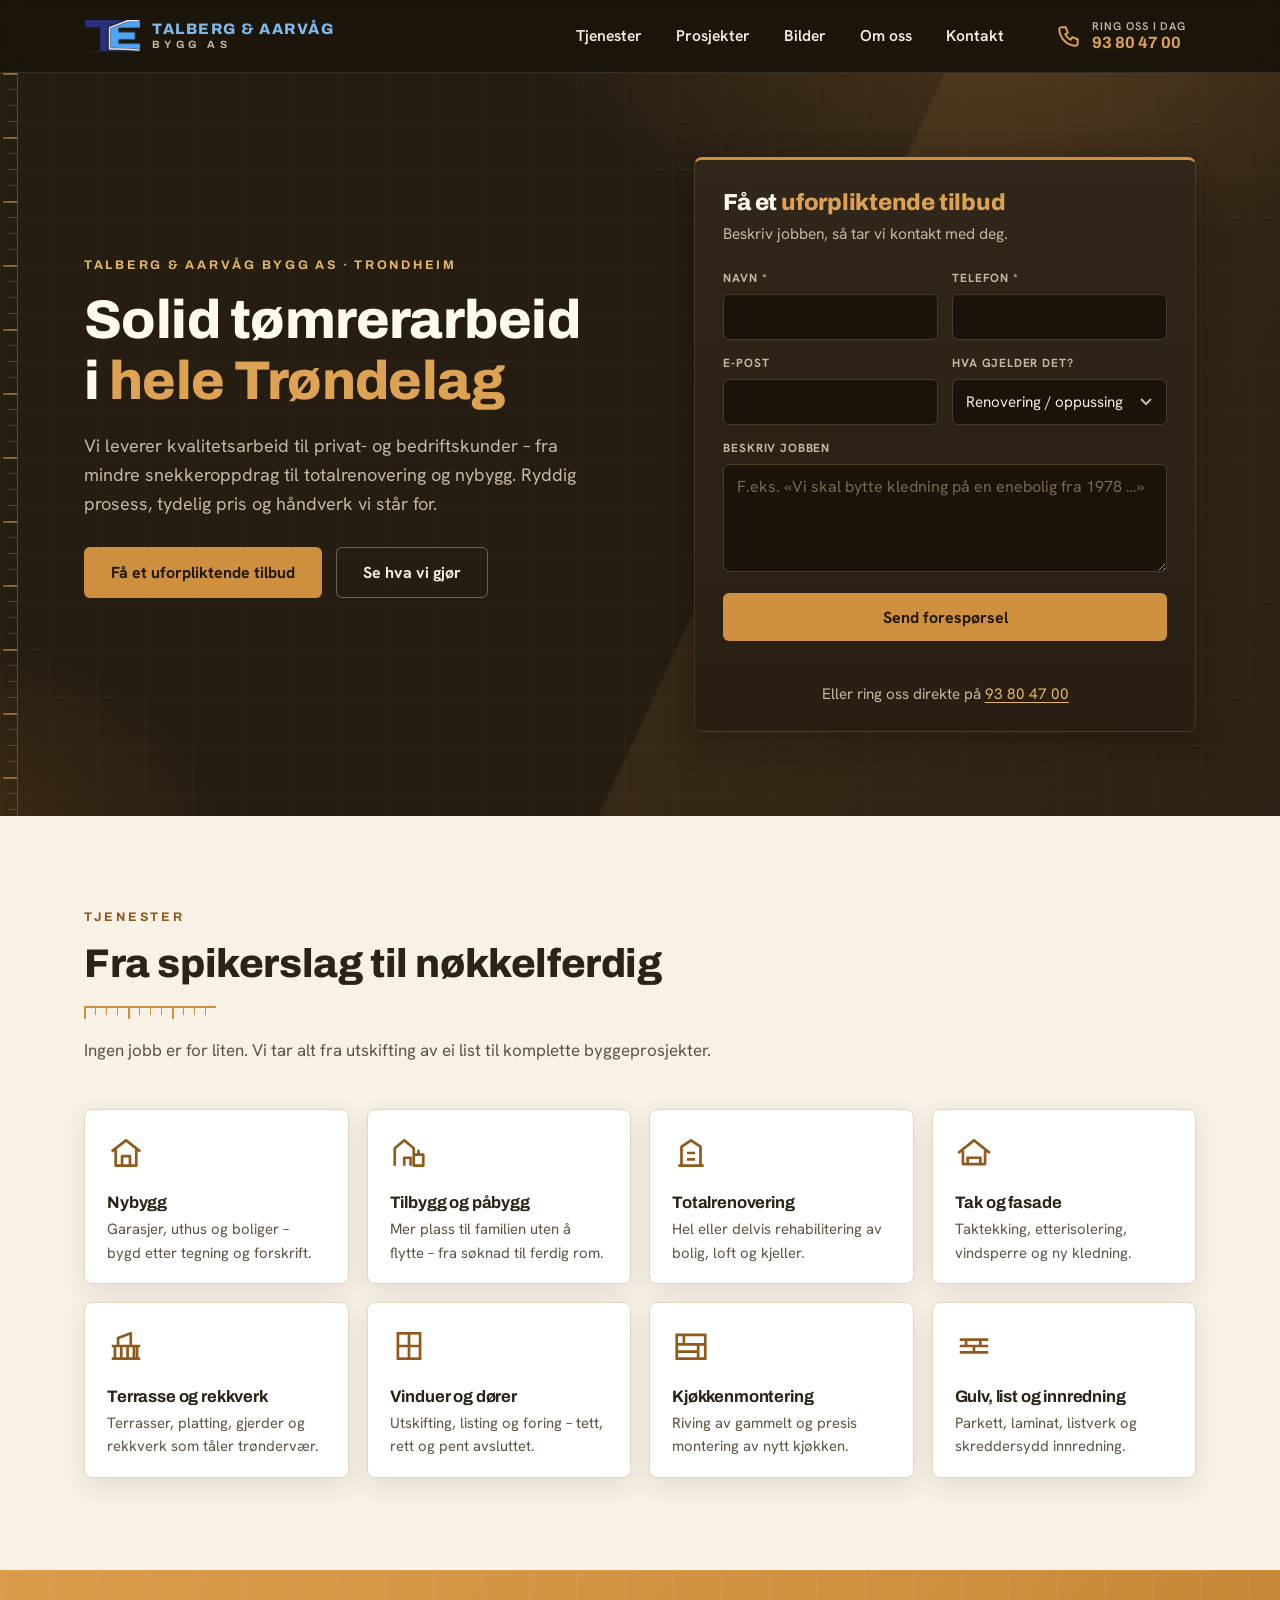
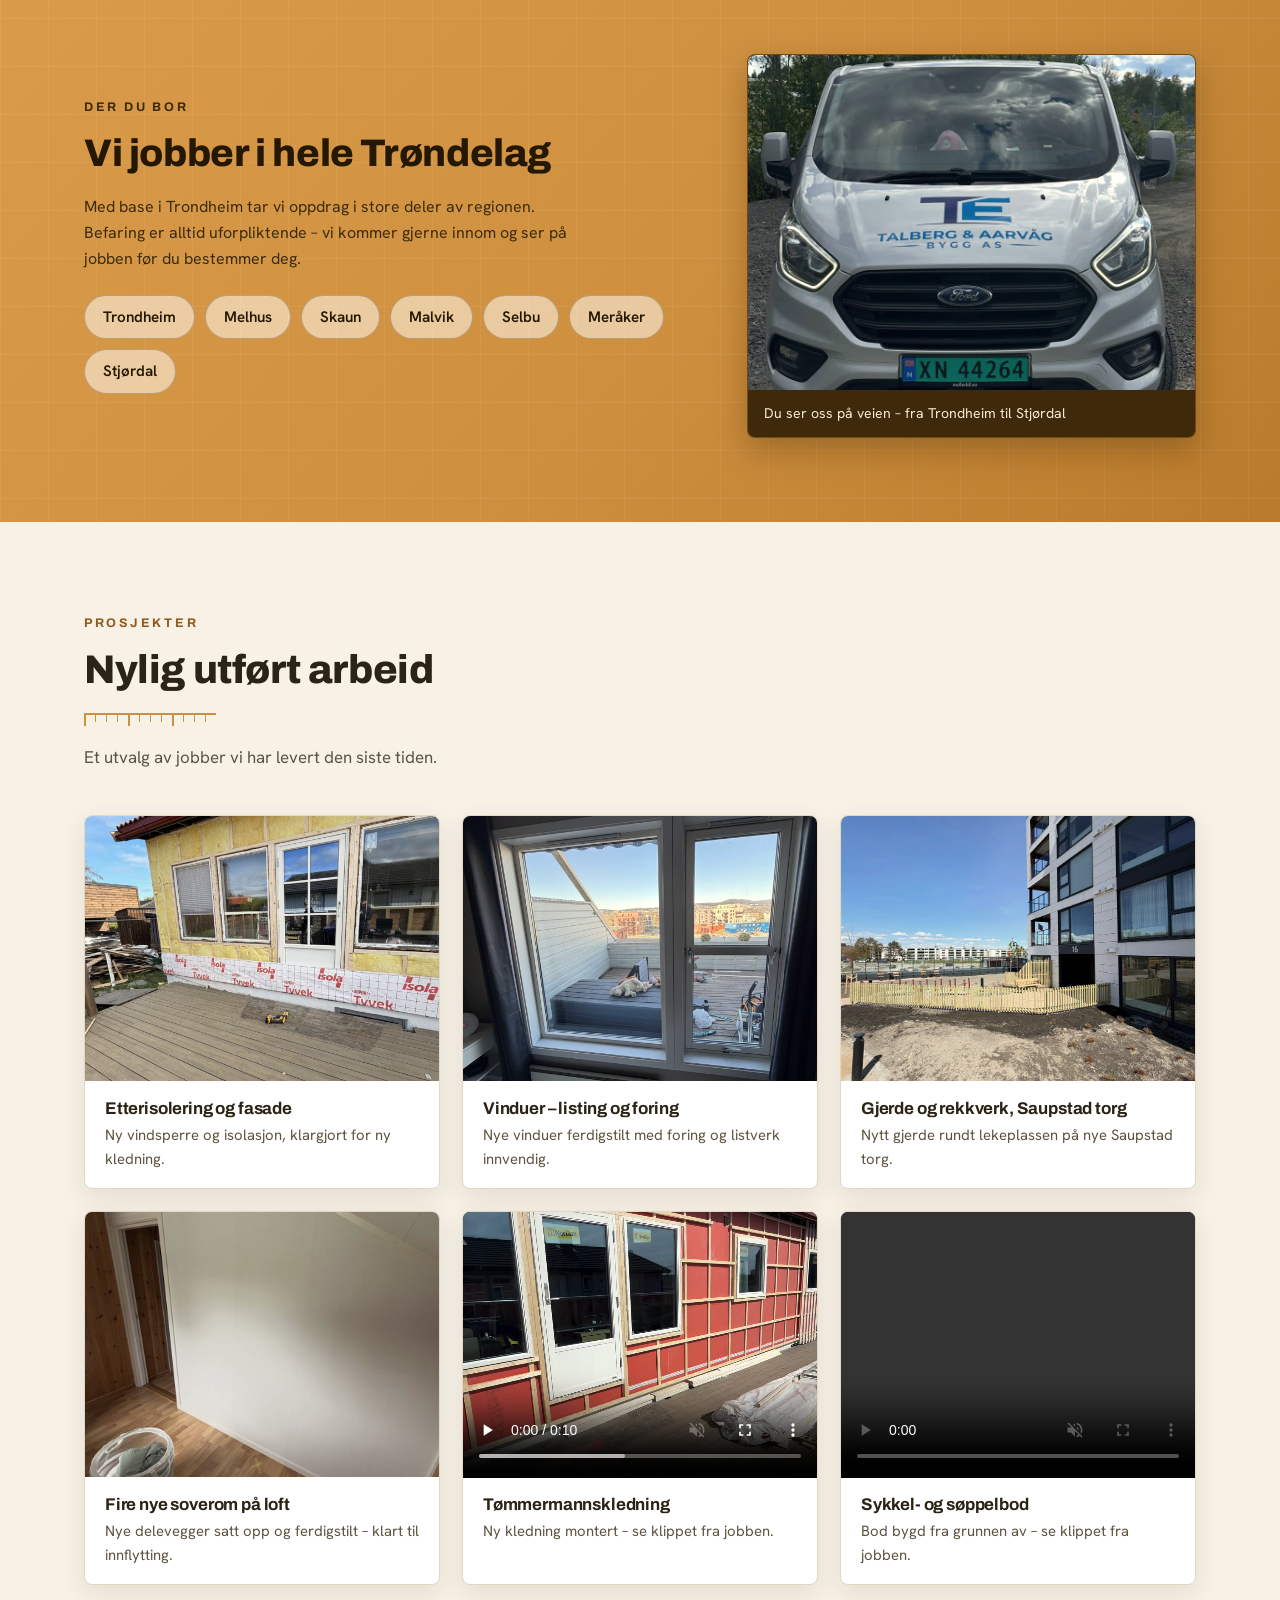
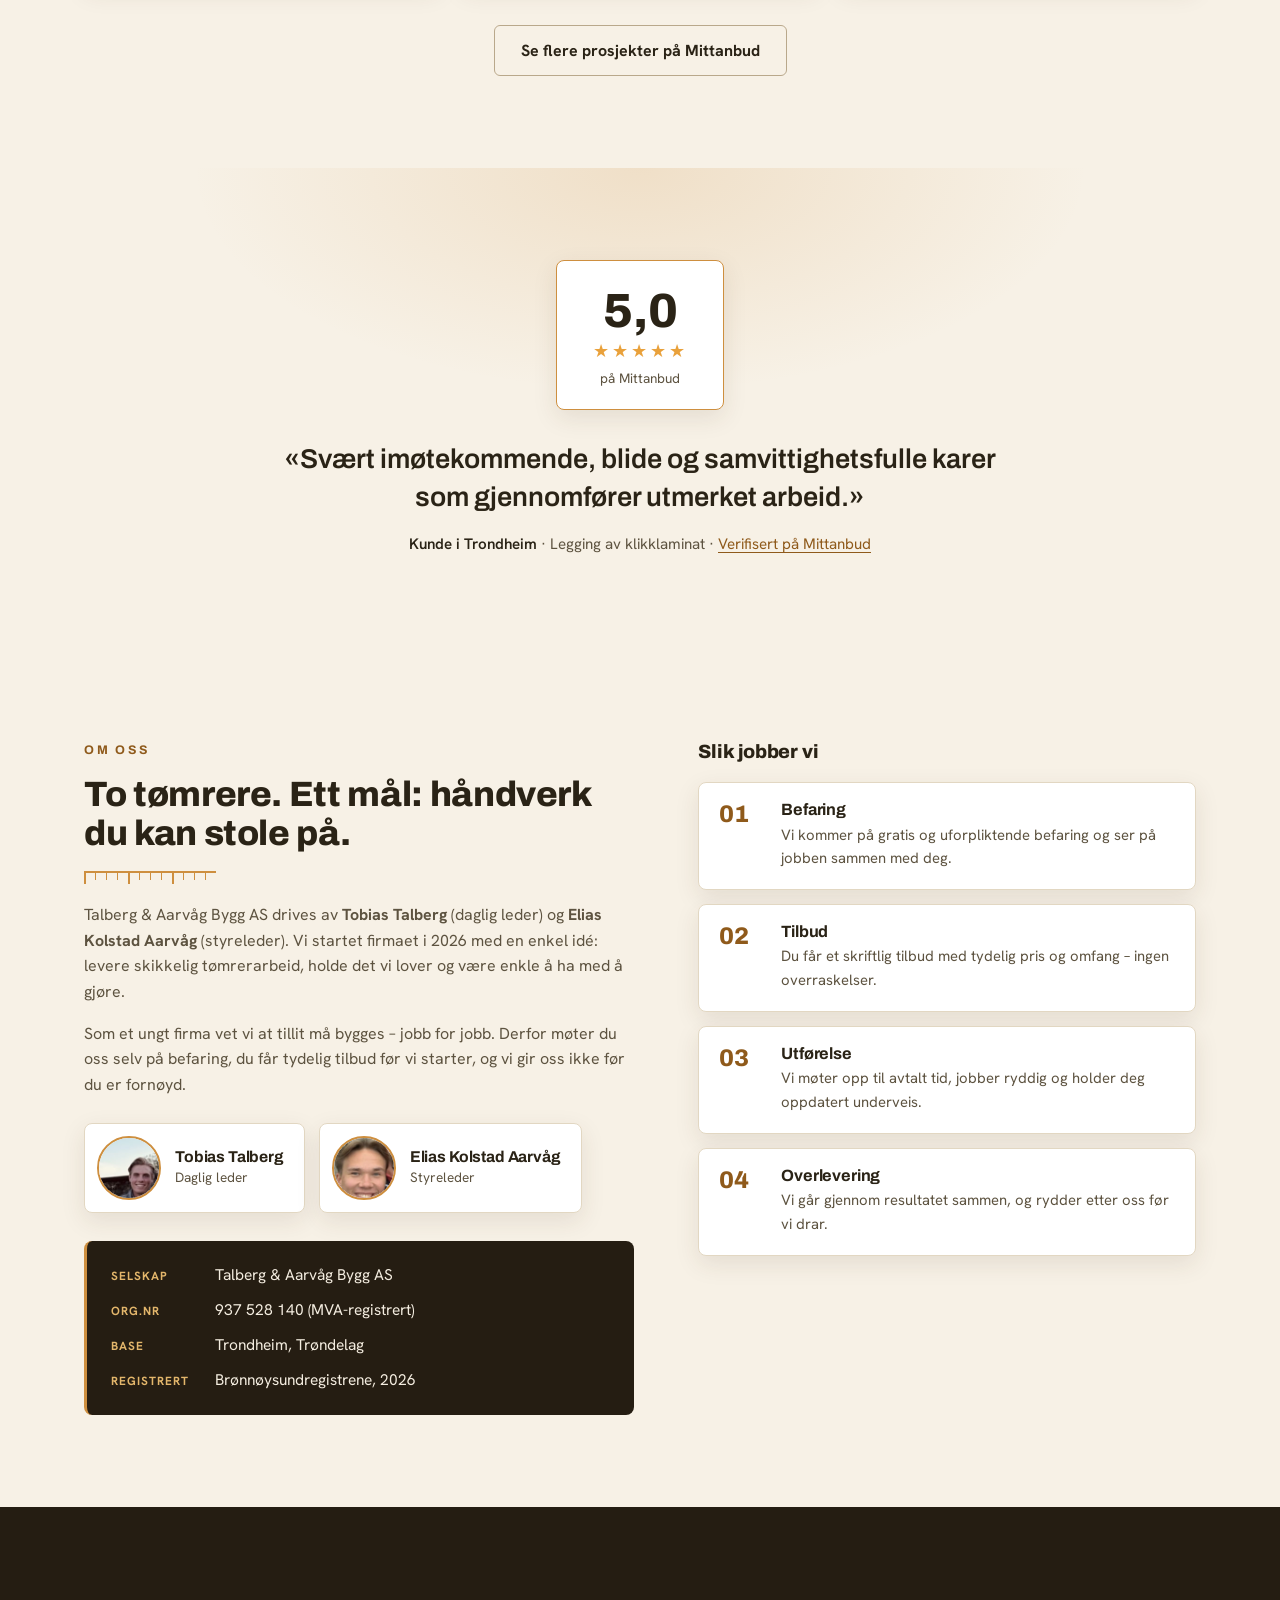
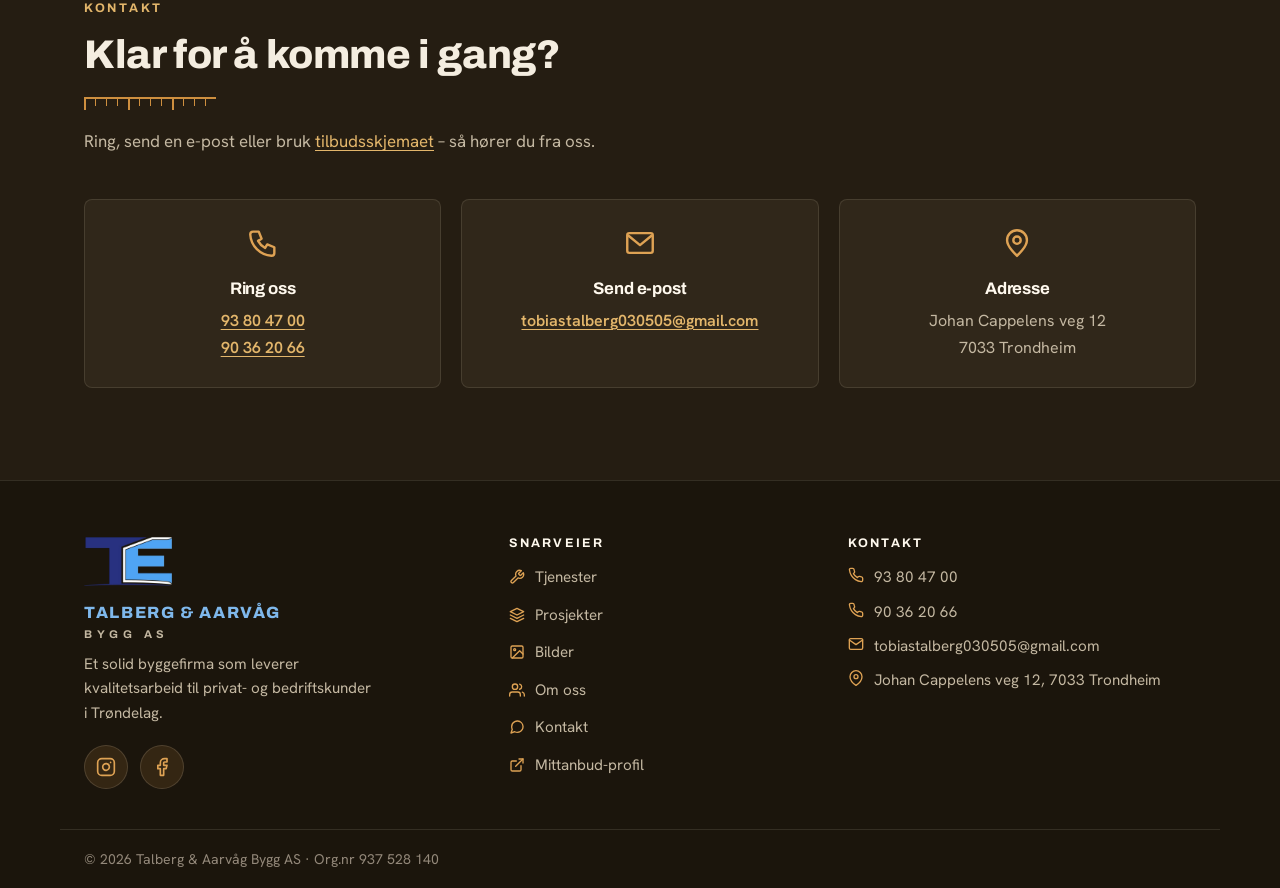
==== commit 0f290400: "Logo: use the real TE artwork (extracted from original logo with transparent background) in topbar, " ====
--- a/index.html
+++ b/index.html
@@ -10,12 +10,12 @@
   <meta property="og:type" content="website">
   <meta property="og:locale" content="nb_NO">
   <meta property="og:image" content="assets/img/og-logo.jpg">
-  <link rel="icon" type="image/svg+xml" href="favicon.svg">
+  <link rel="icon" type="image/png" href="favicon.png">
   <script>document.documentElement.classList.add('js');</script>
   <link rel="preconnect" href="https://fonts.googleapis.com">
   <link rel="preconnect" href="https://fonts.gstatic.com" crossorigin>
   <link href="https://fonts.googleapis.com/css2?family=Archivo:wght@600;700;800&family=Hanken+Grotesk:wght@400;500;600;700&display=swap" rel="stylesheet">
-  <link rel="stylesheet" href="css/style.css?v=12">
+  <link rel="stylesheet" href="css/style.css?v=14">
   <script type="application/ld+json">
   {
     "@context": "https://schema.org",
@@ -44,14 +44,7 @@
   <header class="topbar" id="topp">
     <div class="container topbar-inner">
       <a class="brand" href="#topp" aria-label="Talberg &amp; Aarvåg Bygg AS – til toppen">
-        <svg class="brand-mark" viewBox="0 0 150 118" aria-hidden="true" focusable="false">
-          <path d="M8 8 H86 V30 H58 V94 H36 V30 H8 Z" fill="#2E3192"/>
-          <g transform="skewX(-7) translate(14 0)">
-            <path d="M66 4 H138 V28 H90 V42 H130 V60 H90 V72 H138 V96 H66 Z" fill="#1A1D54" transform="translate(6 6)"/>
-            <path d="M66 4 H138 V28 H90 V42 H130 V60 H90 V72 H138 V96 H66 Z" fill="#4FA3E8" stroke="#FFFFFF" stroke-width="4"/>
-          </g>
-          <path d="M10 104 C 48 114, 102 114, 140 103 L 130 111 C 96 119, 50 119, 18 110 Z" fill="#2E3192"/>
-        </svg>
+        <img class="brand-mark" src="assets/img/logo-te.png" alt="" width="473" height="262">
         <span class="brand-text">
           <span class="brand-name">Talberg &amp; Aarvåg</span>
           <span class="brand-sub">Bygg AS</span>
@@ -134,6 +127,7 @@
               <label for="f-melding">Beskriv jobben</label>
               <textarea id="f-melding" name="melding" rows="4" placeholder="F.eks. «Vi skal bytte kledning på en enebolig fra 1978 …»"></textarea>
             </div>
+            <input type="text" name="_honey" class="visually-hidden" tabindex="-1" autocomplete="off" aria-hidden="true">
             <button class="btn btn-primary btn-block" type="submit">Send forespørsel</button>
             <p class="form-status" role="status" aria-live="polite"></p>
             <p class="form-alt">Eller ring oss direkte på <a href="tel:+4793804700">93 80 47 00</a></p>
@@ -374,14 +368,7 @@
   <footer class="footer">
     <div class="container footer-grid">
       <div class="footer-brand">
-        <svg class="footer-mark" viewBox="0 0 150 118" aria-hidden="true" focusable="false">
-          <path d="M8 8 H86 V30 H58 V94 H36 V30 H8 Z" fill="#2E3192"/>
-          <g transform="skewX(-7) translate(14 0)">
-            <path d="M66 4 H138 V28 H90 V42 H130 V60 H90 V72 H138 V96 H66 Z" fill="#1A1D54" transform="translate(6 6)"/>
-            <path d="M66 4 H138 V28 H90 V42 H130 V60 H90 V72 H138 V96 H66 Z" fill="#4FA3E8" stroke="#FFFFFF" stroke-width="4"/>
-          </g>
-          <path d="M10 104 C 48 114, 102 114, 140 103 L 130 111 C 96 119, 50 119, 18 110 Z" fill="#2E3192"/>
-        </svg>
+        <img class="footer-mark" src="assets/img/logo-te.png" alt="" width="473" height="262" loading="lazy">
         <p class="footer-brand-name">Talberg &amp; Aarvåg <span>Bygg AS</span></p>
         <p class="footer-blurb">Et solid byggefirma som leverer kvalitetsarbeid til privat- og bedriftskunder i Trøndelag.</p>
         <div class="footer-social">
@@ -419,6 +406,6 @@
     </div>
   </footer>
 
-  <script src="js/main.js"></script>
+  <script src="js/main.js?v=3"></script>
 </body>
 </html>
--- a/css/style.css
+++ b/css/style.css
@@ -246,7 +246,7 @@
   margin-right: auto;
 }
 
-.brand-mark { width: 44px; height: auto; flex-shrink: 0; }
+.brand-mark { width: 56px; height: auto; flex-shrink: 0; }
 
 .brand-text { display: flex; flex-direction: column; line-height: 1.15; }
 
@@ -1070,7 +1070,7 @@
   padding-bottom: 40px;
 }
 
-.footer-mark { width: 56px; height: auto; margin-bottom: 14px; }
+.footer-mark { width: 88px; height: auto; margin-bottom: 14px; }
 
 .footer-brand-name {
   font-family: var(--font-display);
@@ -1247,10 +1247,6 @@
   .footer-grid { grid-template-columns: 1fr 1fr; }
 
   .section { padding: 64px 0; }
-
-  .section.angle-top { padding-top: calc(64px + var(--notch) * 0.5); }
-
-  .band.angle-top .band-grid { padding-top: calc(64px + var(--notch) * 0.5); }
 }
 
 @media (max-width: 640px) {
@@ -1258,7 +1254,7 @@
 
   .brand-name { font-size: 0.78rem; }
   .brand-sub { font-size: 0.58rem; }
-  .brand-mark { width: 38px; }
+  .brand-mark { width: 46px; }
 
   .topbar-phone-text { display: none; }
 
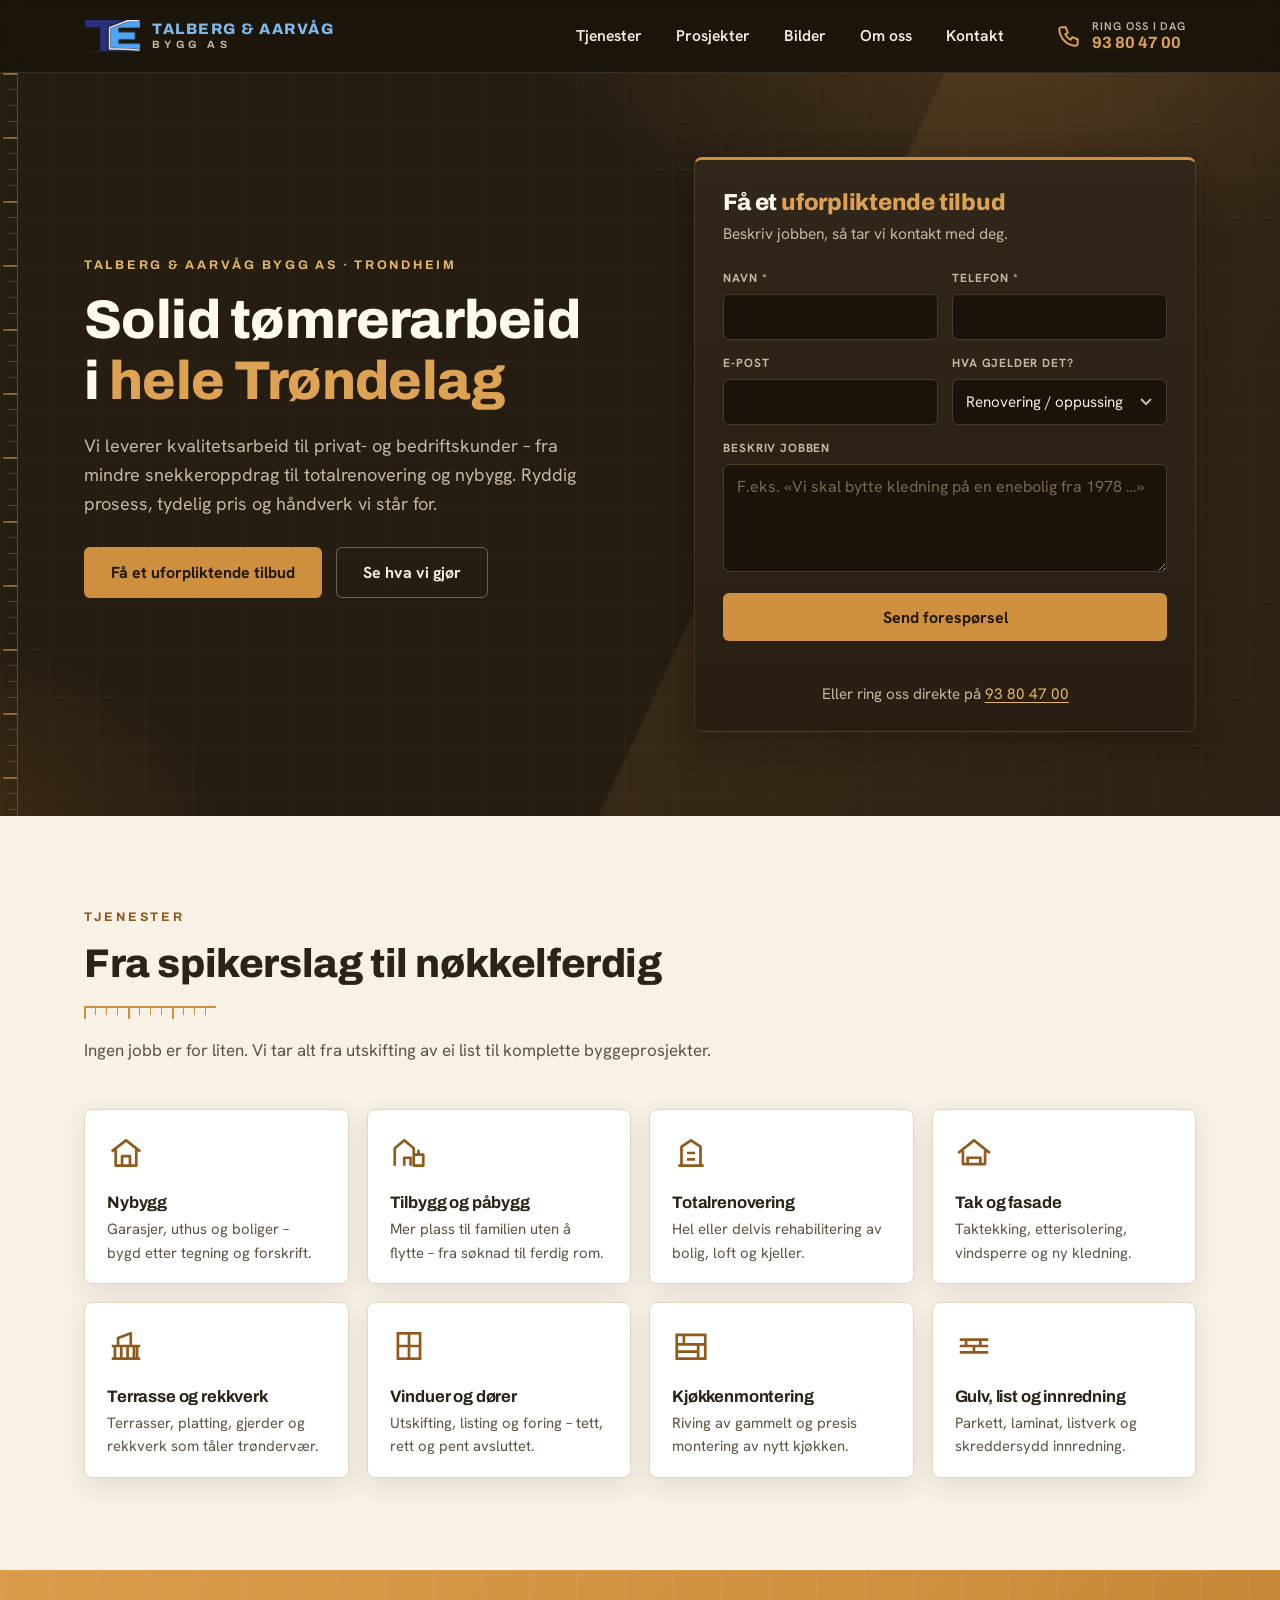
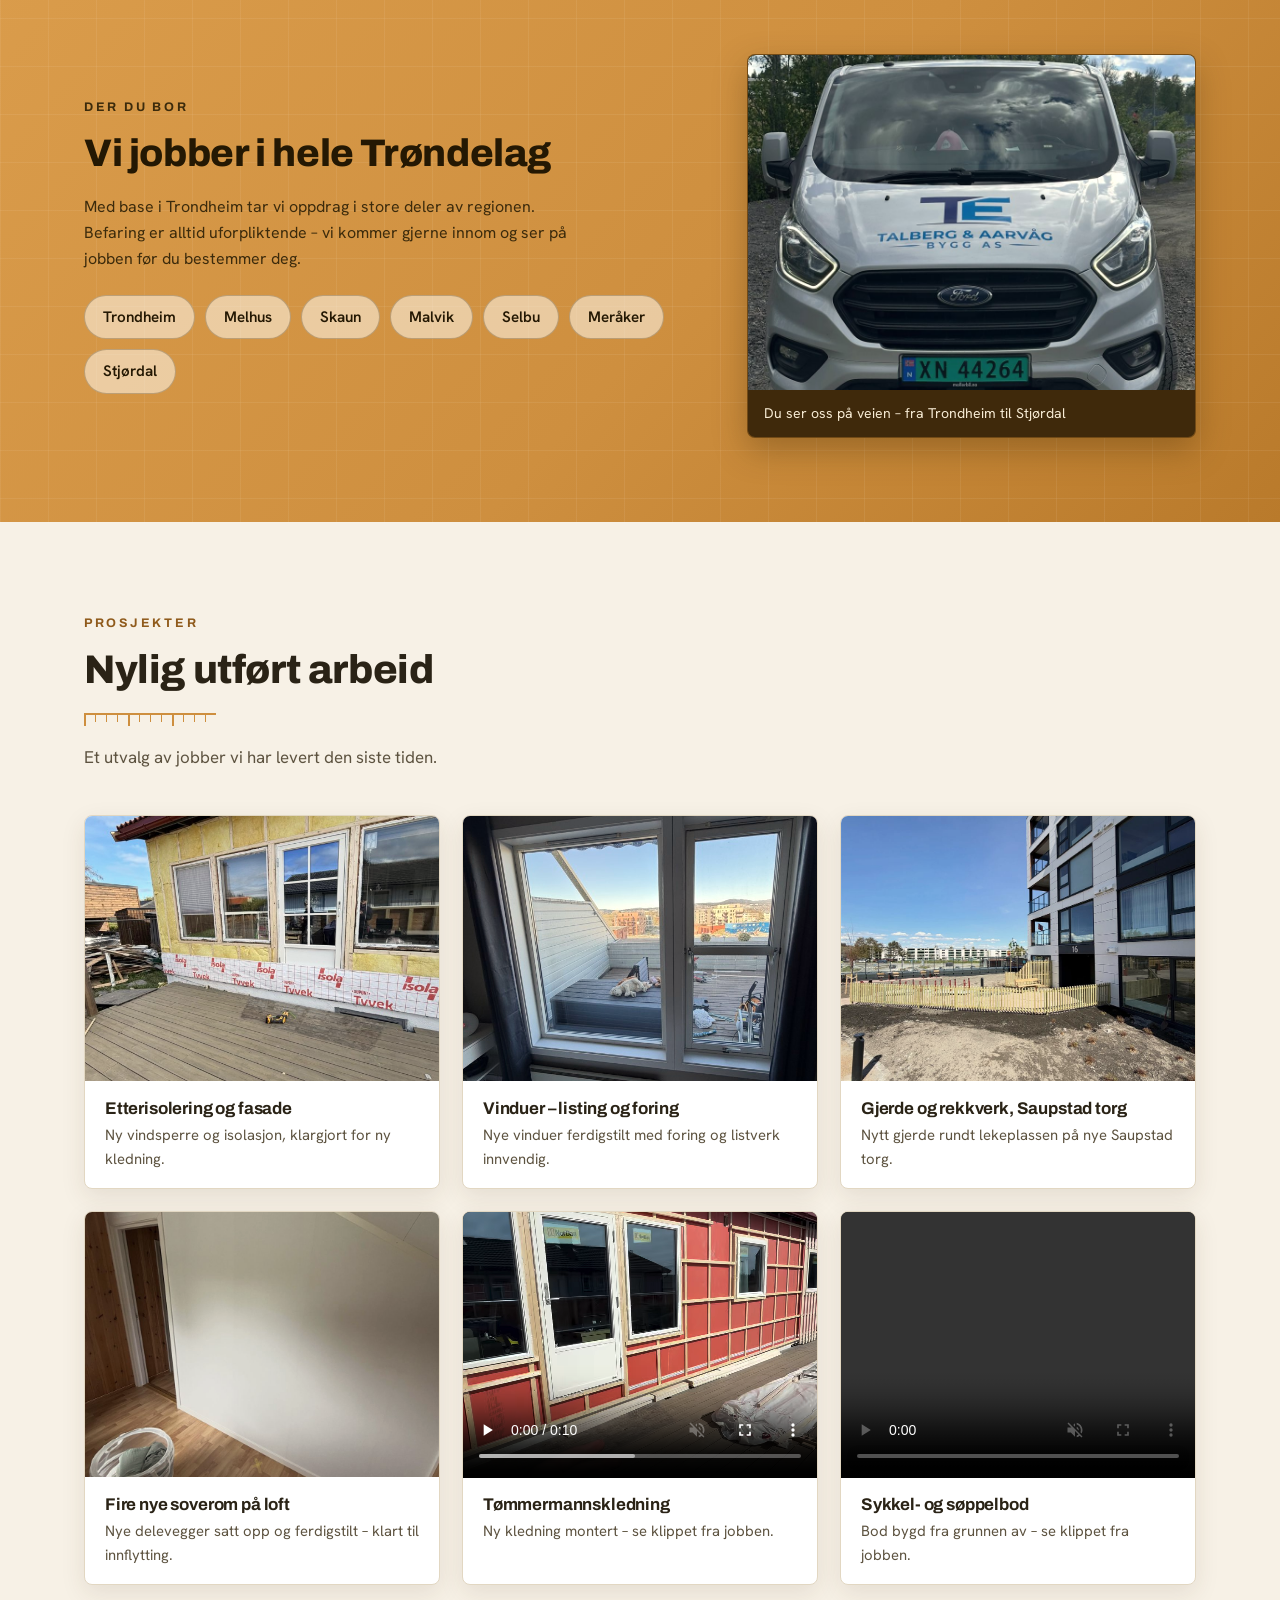
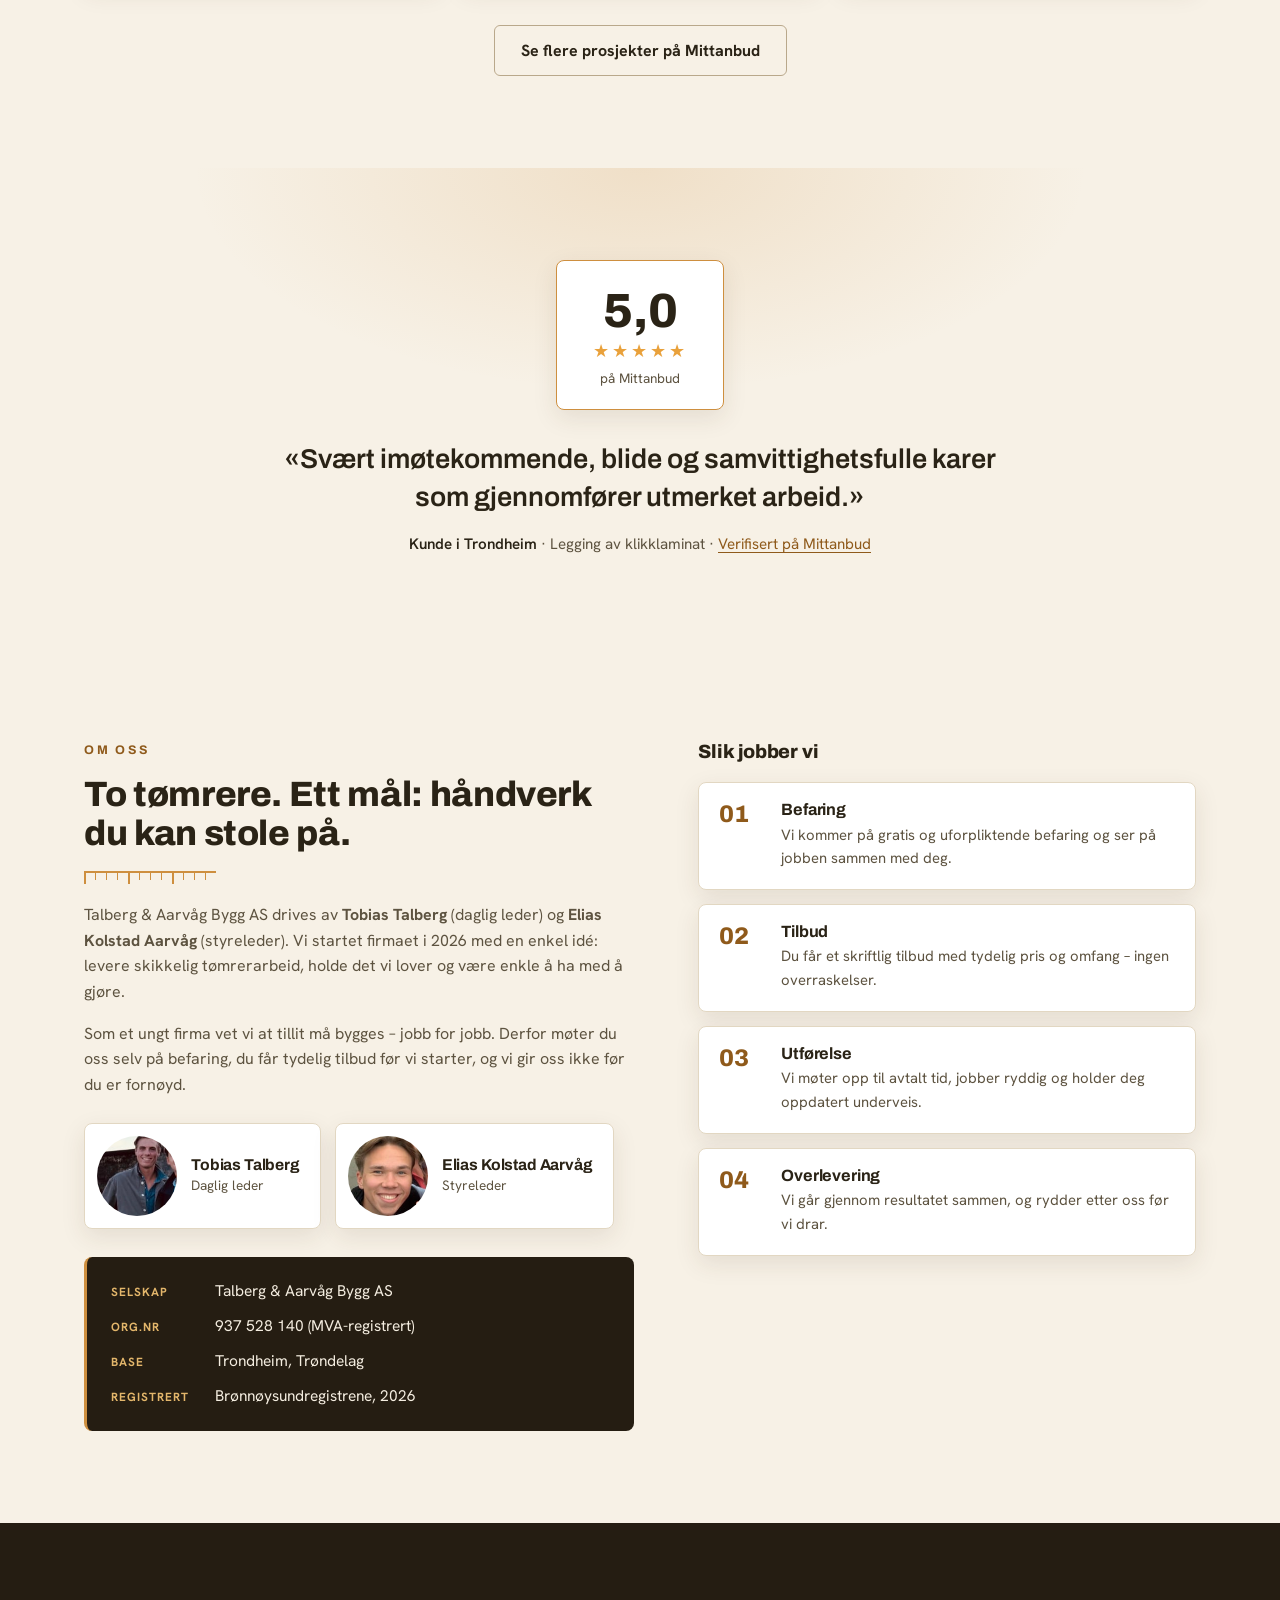
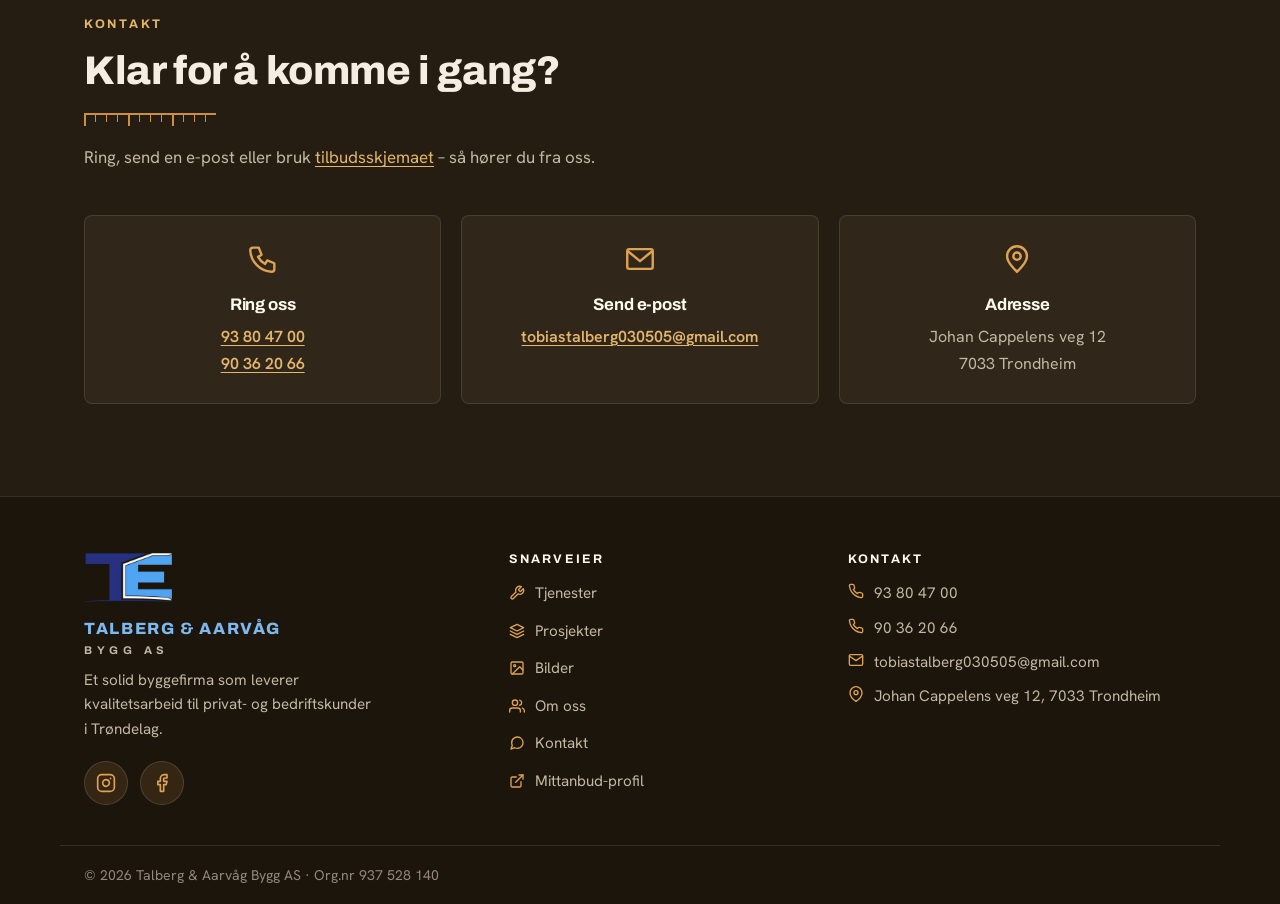
==== commit 6358cf93: "Team avatars: match Mittanbud exactly - use the same source portraits with object-fit:cover center c" ====
--- a/index.html
+++ b/index.html
@@ -15,7 +15,7 @@
   <link rel="preconnect" href="https://fonts.googleapis.com">
   <link rel="preconnect" href="https://fonts.gstatic.com" crossorigin>
   <link href="https://fonts.googleapis.com/css2?family=Archivo:wght@600;700;800&family=Hanken+Grotesk:wght@400;500;600;700&display=swap" rel="stylesheet">
-  <link rel="stylesheet" href="css/style.css?v=14">
+  <link rel="stylesheet" href="css/style.css?v=15">
   <script type="application/ld+json">
   {
     "@context": "https://schema.org",
@@ -302,14 +302,14 @@
           <p>Som et ungt firma vet vi at tillit må bygges – jobb for jobb. Derfor møter du oss selv på befaring, du får tydelig tilbud før vi starter, og vi gir oss ikke før du er fornøyd.</p>
           <ul class="team-row" aria-label="Ansatte">
             <li class="team-card">
-              <img src="assets/img/tobias-avatar.jpg" alt="Portrett av Tobias Talberg" width="256" height="256" loading="lazy">
+              <img src="assets/img/tobias.jpg" alt="Portrett av Tobias Talberg" width="131" height="320" loading="lazy">
               <div>
                 <h3>Tobias Talberg</h3>
                 <p>Daglig leder</p>
               </div>
             </li>
             <li class="team-card">
-              <img src="assets/img/elias-avatar.jpg" alt="Portrett av Elias Kolstad Aarvåg" width="256" height="256" loading="lazy">
+              <img src="assets/img/elias.jpg" alt="Portrett av Elias Kolstad Aarvåg" width="156" height="320" loading="lazy">
               <div>
                 <h3>Elias Kolstad Aarvåg</h3>
                 <p>Styreleder</p>
--- a/css/style.css
+++ b/css/style.css
@@ -945,12 +945,13 @@
   box-shadow: var(--shadow-card-light);
 }
 
+/* samme oppskrift som Mittanbud: hele portrettet, cover sentrert, 80px sirkel */
 .team-card img {
-  width: 64px;
-  height: 64px;
+  width: 80px;
+  height: 80px;
   border-radius: 50%;
   object-fit: cover;
-  border: 2px solid var(--honey);
+  object-position: 50% 50%;
 }
 
 .team-card h3 {
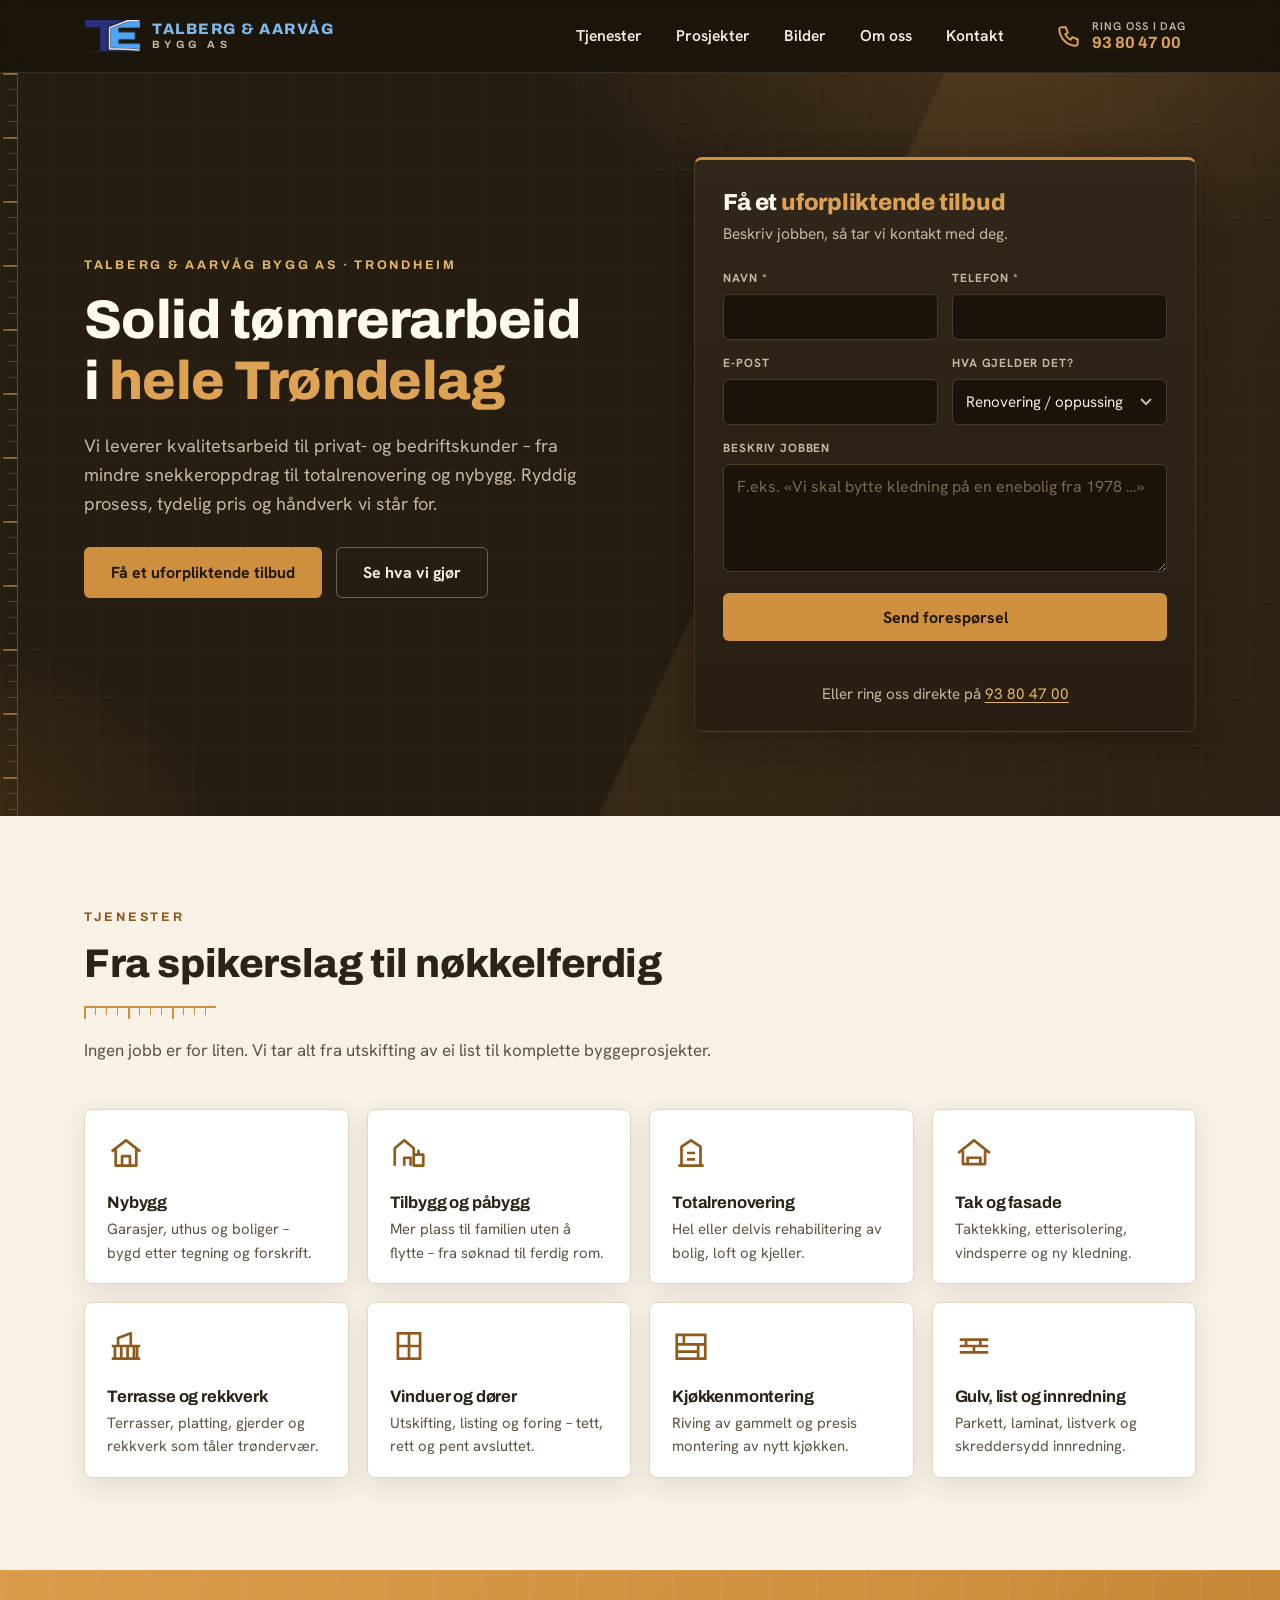
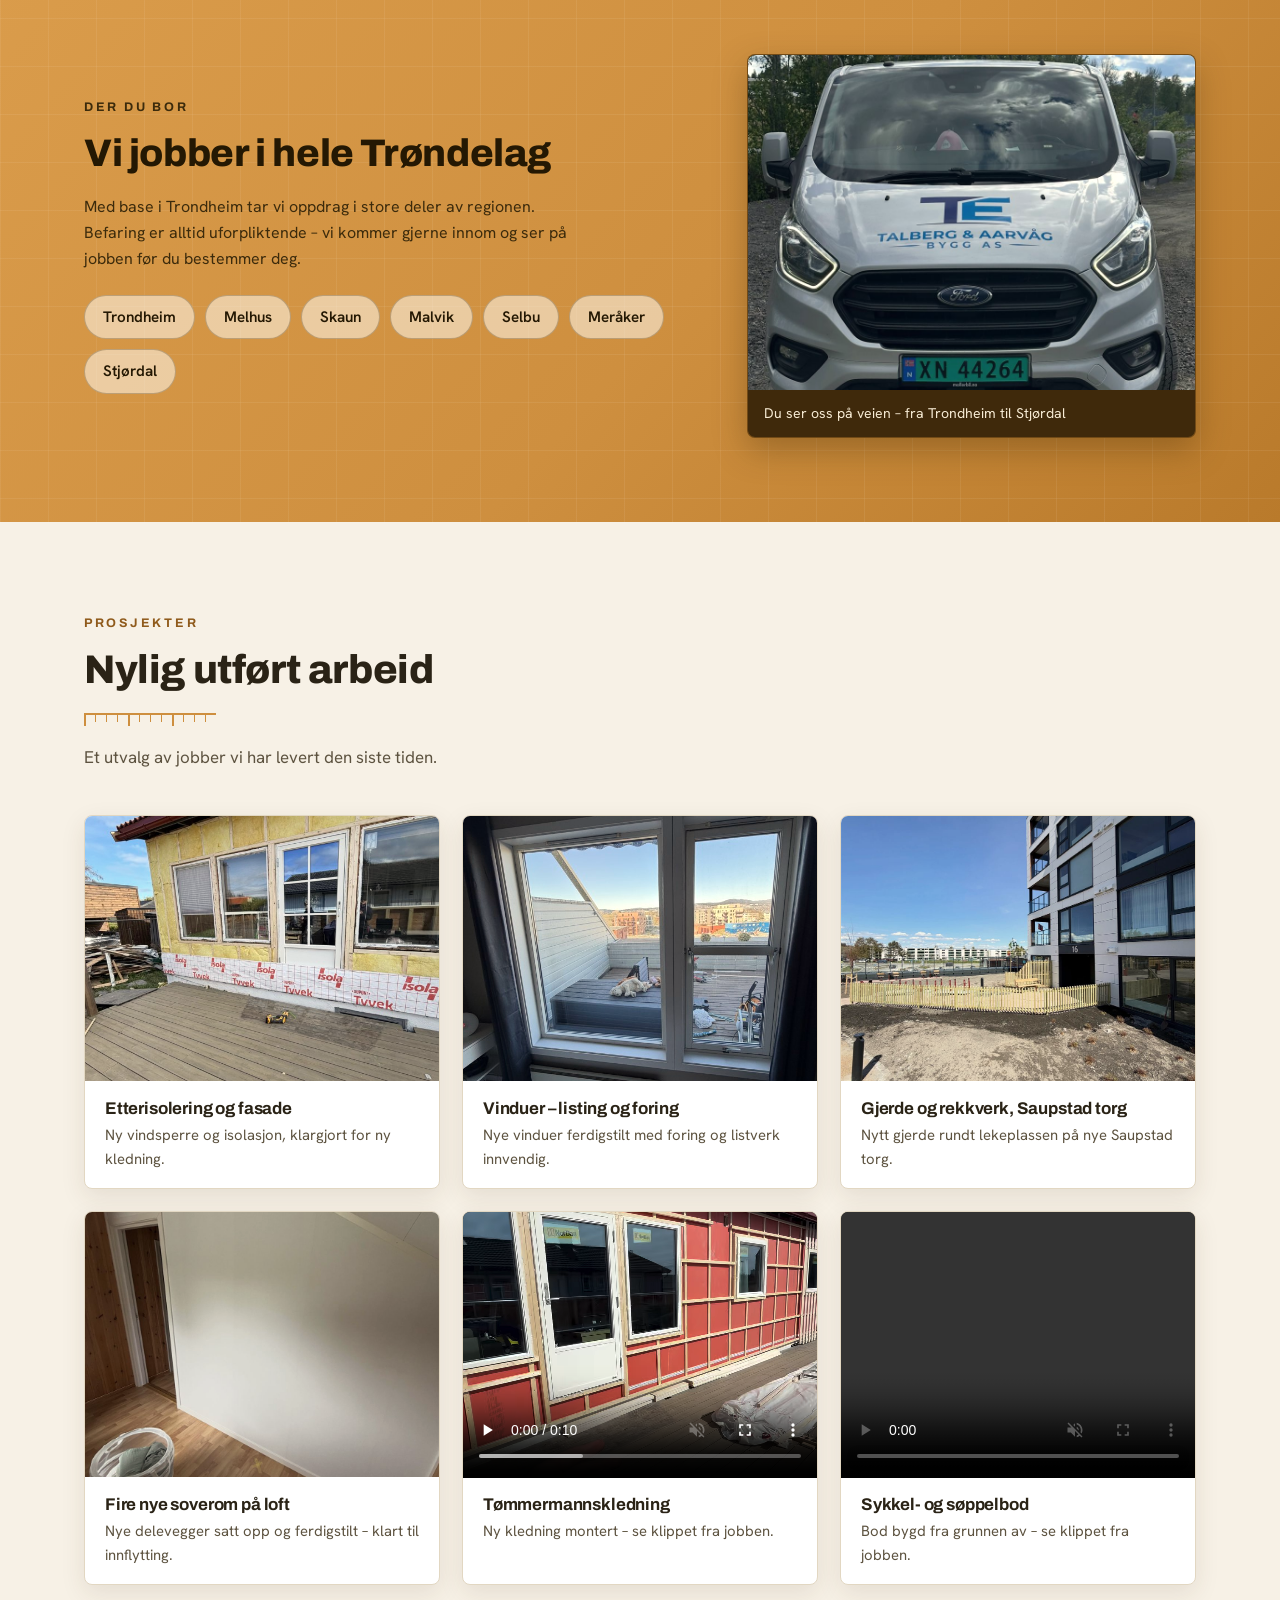
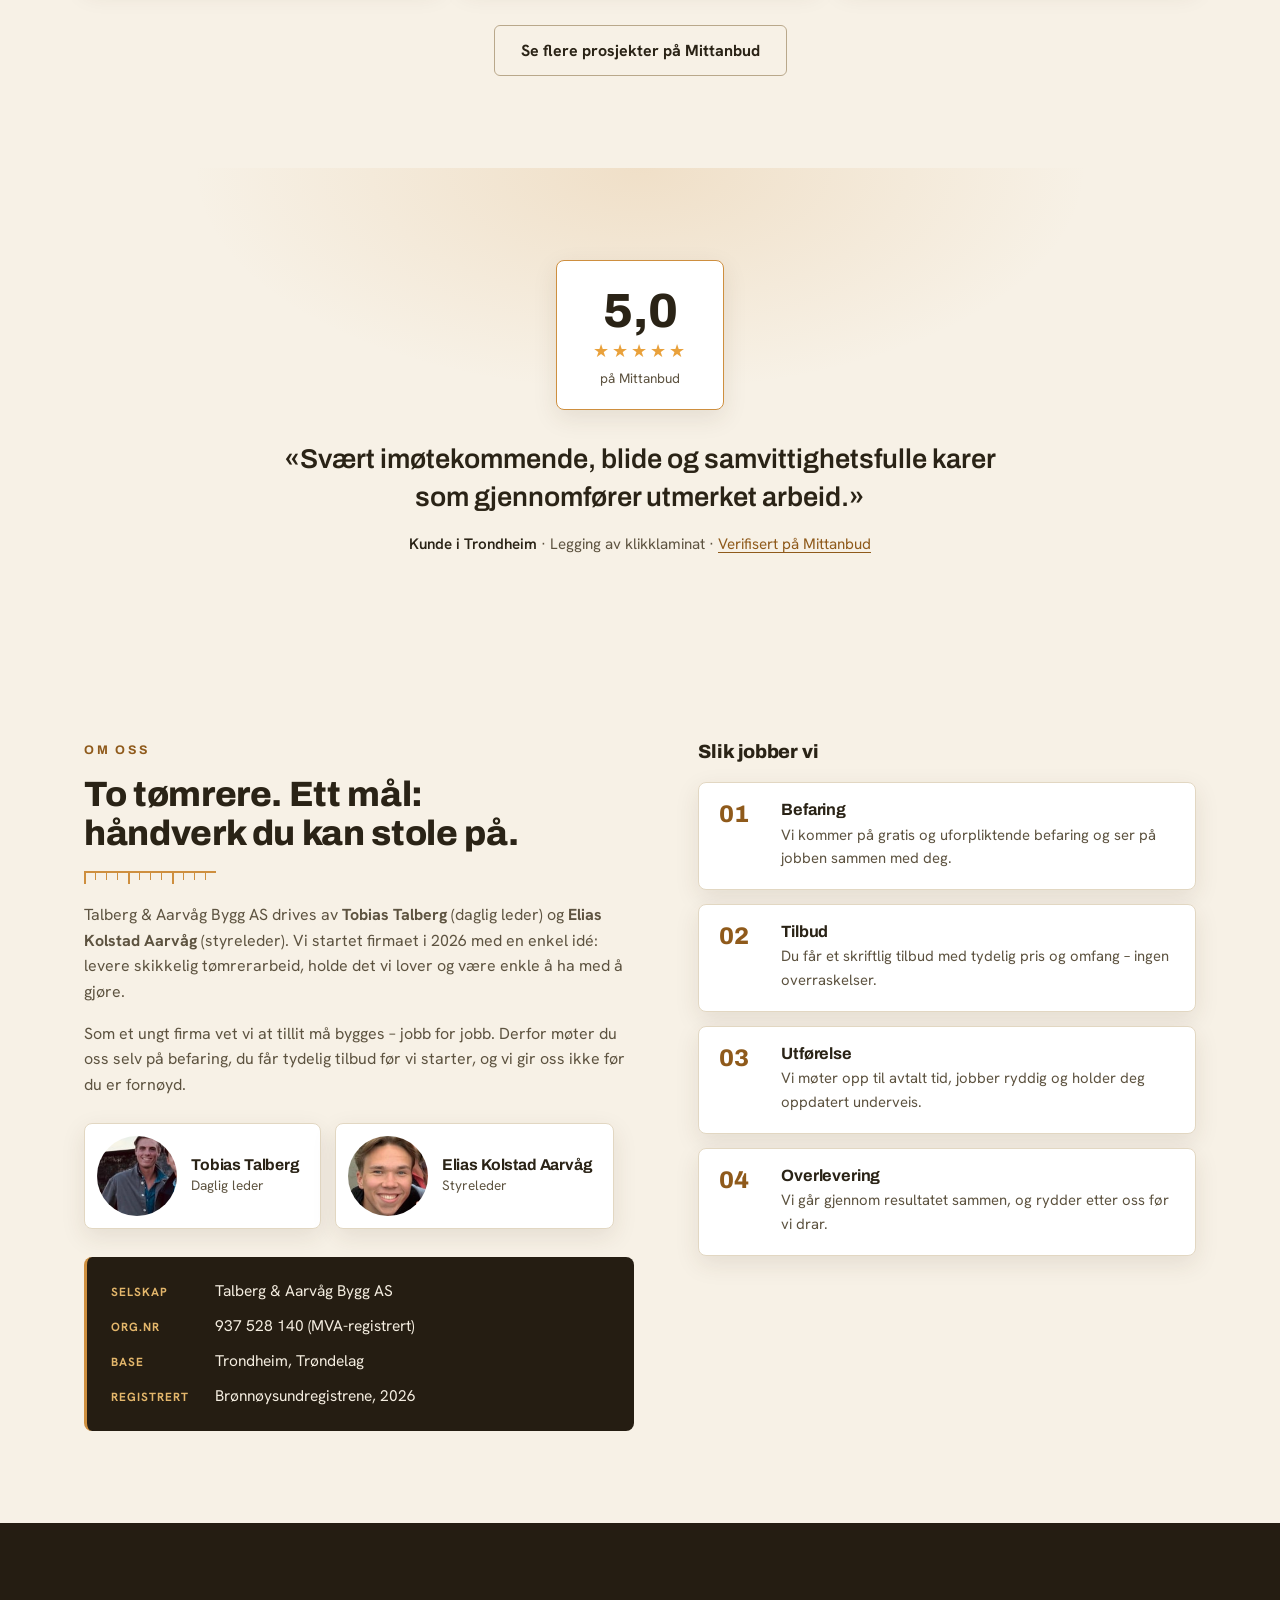
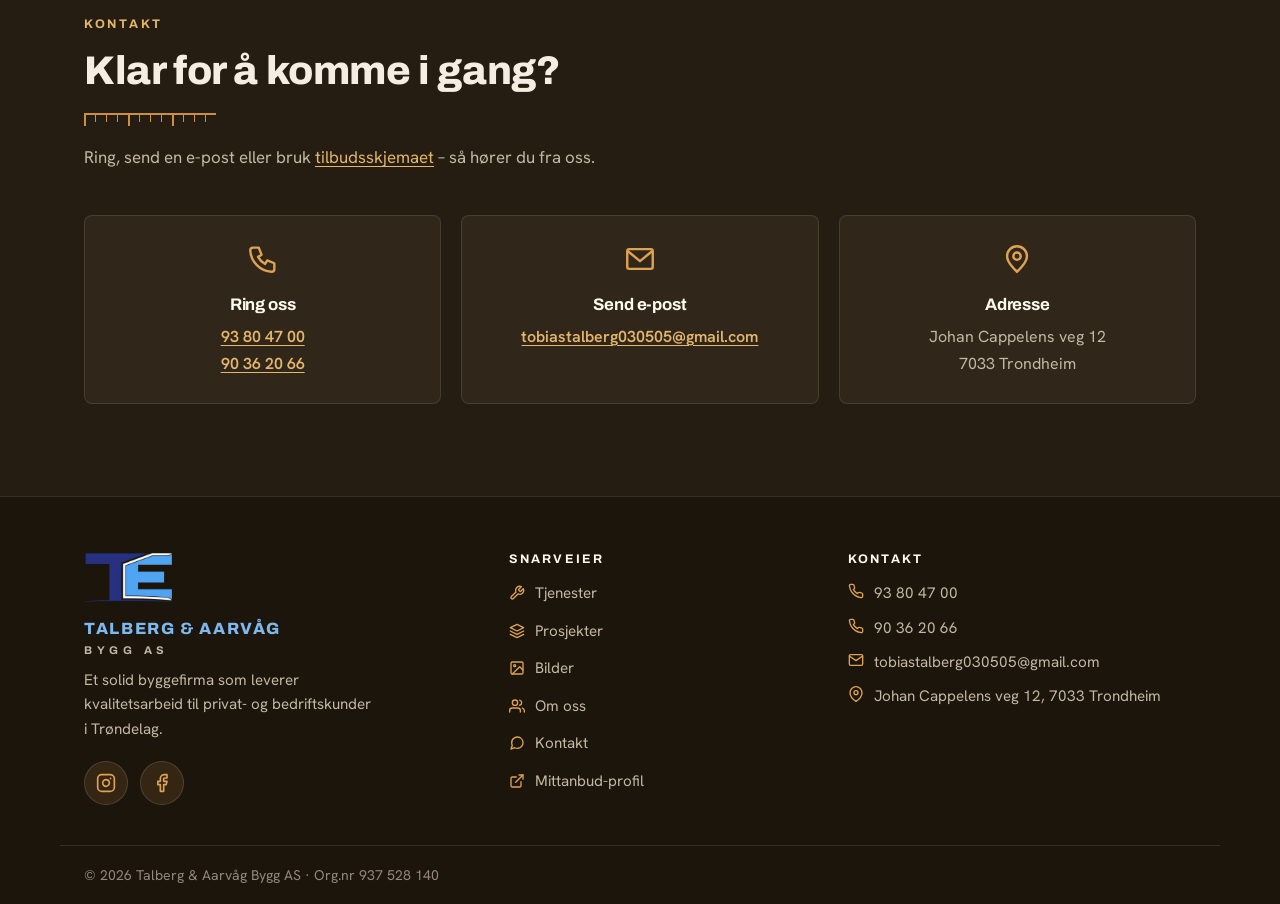
==== commit 59e727fe: "Skill-guided polish pass (web-design-guidelines + high-end-visual-design): theme-color meta, text-wr" ====
--- a/index.html
+++ b/index.html
@@ -10,12 +10,13 @@
   <meta property="og:type" content="website">
   <meta property="og:locale" content="nb_NO">
   <meta property="og:image" content="assets/img/og-logo.jpg">
+  <meta name="theme-color" content="#251D12">
   <link rel="icon" type="image/png" href="favicon.png">
   <script>document.documentElement.classList.add('js');</script>
   <link rel="preconnect" href="https://fonts.googleapis.com">
   <link rel="preconnect" href="https://fonts.gstatic.com" crossorigin>
   <link href="https://fonts.googleapis.com/css2?family=Archivo:wght@600;700;800&family=Hanken+Grotesk:wght@400;500;600;700&display=swap" rel="stylesheet">
-  <link rel="stylesheet" href="css/style.css?v=15">
+  <link rel="stylesheet" href="css/style.css?v=16">
   <script type="application/ld+json">
   {
     "@context": "https://schema.org",
--- a/css/style.css
+++ b/css/style.css
@@ -39,6 +39,9 @@
   --container: 1160px;
   --shadow-card: 0 10px 30px rgba(24, 16, 5, 0.4);
   --shadow-card-light: 0 8px 24px rgba(64, 50, 26, 0.1);
+
+  /* premium easing (myk "spring"-følelse) i stedet for standard ease-out */
+  --ease-smooth: cubic-bezier(0.32, 0.72, 0, 1);
 }
 
 /* ---------- Base ---------- */
@@ -50,6 +53,7 @@
 html {
   scroll-behavior: smooth;
   scroll-padding-top: 84px;
+  -webkit-tap-highlight-color: transparent;
 }
 
 body {
@@ -99,6 +103,7 @@
   line-height: 1.12;
   margin: 0 0 0.5em;
   letter-spacing: -0.01em;
+  text-wrap: balance;
 }
 
 p { margin: 0 0 1em; }
@@ -434,10 +439,10 @@
   font-weight: 700;
   text-decoration: none;
   cursor: pointer;
-  transition: background-color 150ms ease-out, border-color 150ms ease-out, transform 150ms ease-out;
-}
-
-.btn:active { transform: translateY(1px); }
+  transition: background-color 220ms var(--ease-smooth), border-color 220ms var(--ease-smooth), transform 220ms var(--ease-smooth);
+}
+
+.btn:active { transform: translateY(1px) scale(0.985); }
 
 .btn-primary {
   background: var(--honey);
@@ -577,7 +582,7 @@
   border-radius: var(--radius);
   padding: 24px 22px 18px;
   box-shadow: var(--shadow-card-light);
-  transition: transform 200ms ease-out, border-color 200ms ease-out;
+  transition: transform 320ms var(--ease-smooth), border-color 320ms var(--ease-smooth);
 }
 
 .service-card:hover { transform: translateY(-4px); border-color: var(--honey); }
@@ -677,7 +682,7 @@
   border-radius: var(--radius);
   overflow: hidden;
   box-shadow: var(--shadow-card-light);
-  transition: transform 200ms ease-out, border-color 200ms ease-out;
+  transition: transform 320ms var(--ease-smooth), border-color 320ms var(--ease-smooth);
 }
 
 .project-card:hover { transform: translateY(-4px); border-color: var(--honey); }
@@ -777,7 +782,7 @@
   cursor: pointer;
   display: block;
   width: 100%;
-  transition: transform 200ms ease-out, border-color 200ms ease-out;
+  transition: transform 320ms var(--ease-smooth), border-color 320ms var(--ease-smooth);
 }
 
 .galleri-item:hover { transform: translateY(-3px); border-color: var(--honey-strong); }
@@ -797,6 +802,7 @@
   max-width: min(92vw, 1100px);
   max-height: 94vh;
   overflow: visible;
+  overscroll-behavior: contain;
 }
 
 .lysboks::backdrop { background: rgba(10, 7, 3, 0.88); }
@@ -1176,7 +1182,7 @@
 .js .reveal {
   opacity: 0;
   transform: translateY(14px);
-  transition: opacity 480ms ease-out, transform 480ms ease-out;
+  transition: opacity 640ms var(--ease-smooth), transform 640ms var(--ease-smooth);
 }
 
 .js .reveal.is-visible {
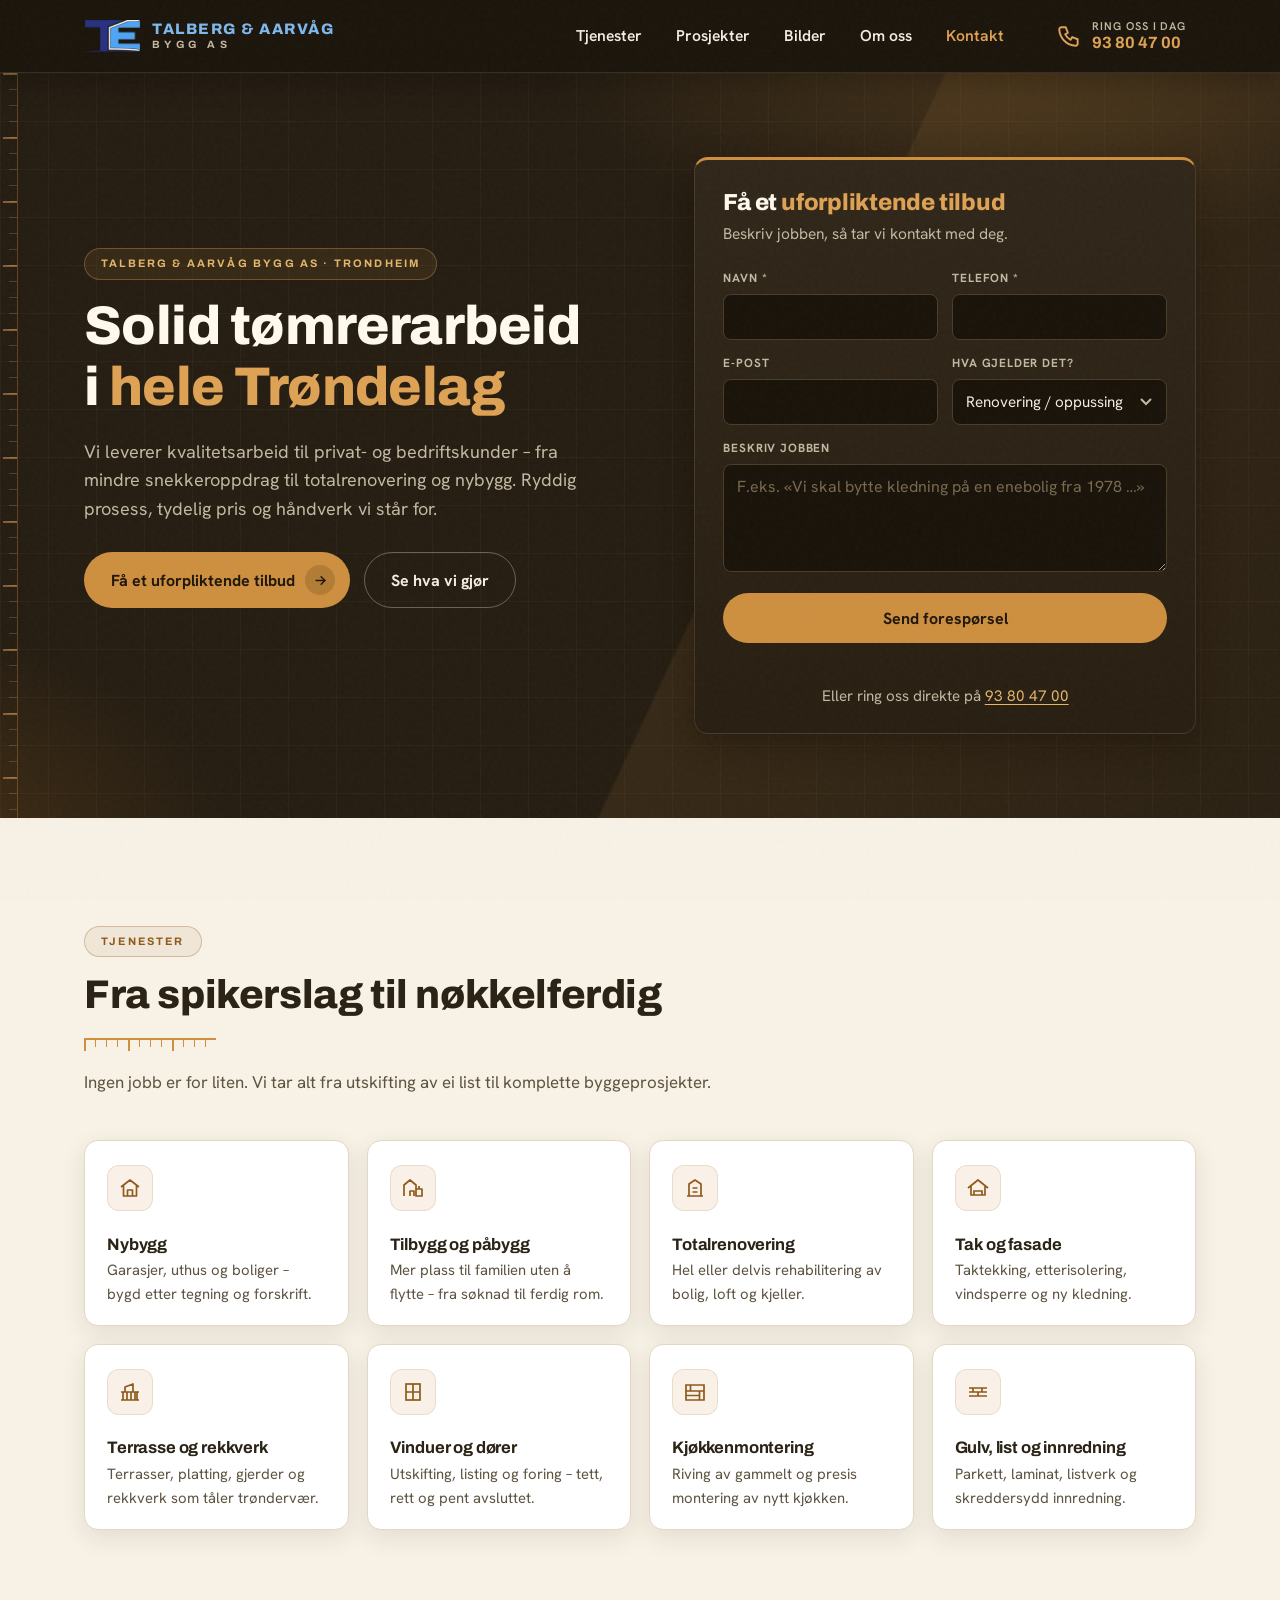
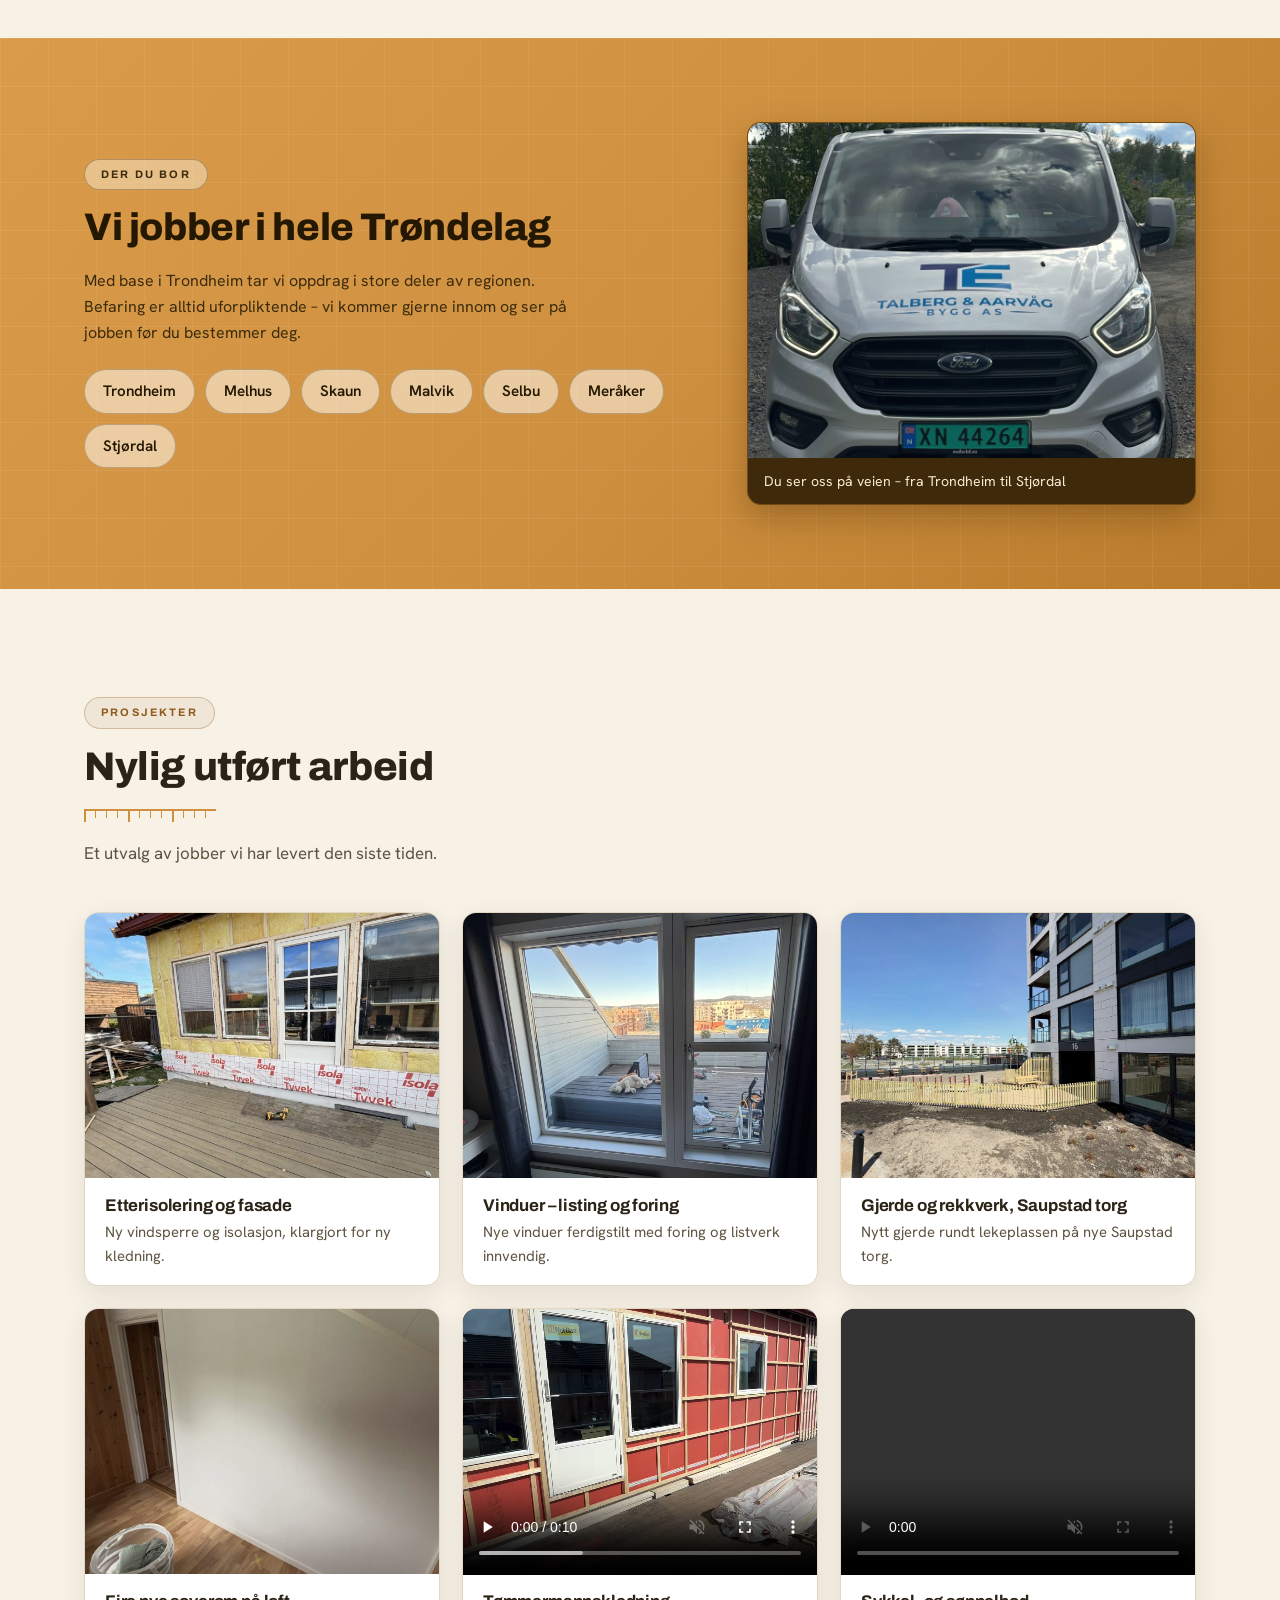
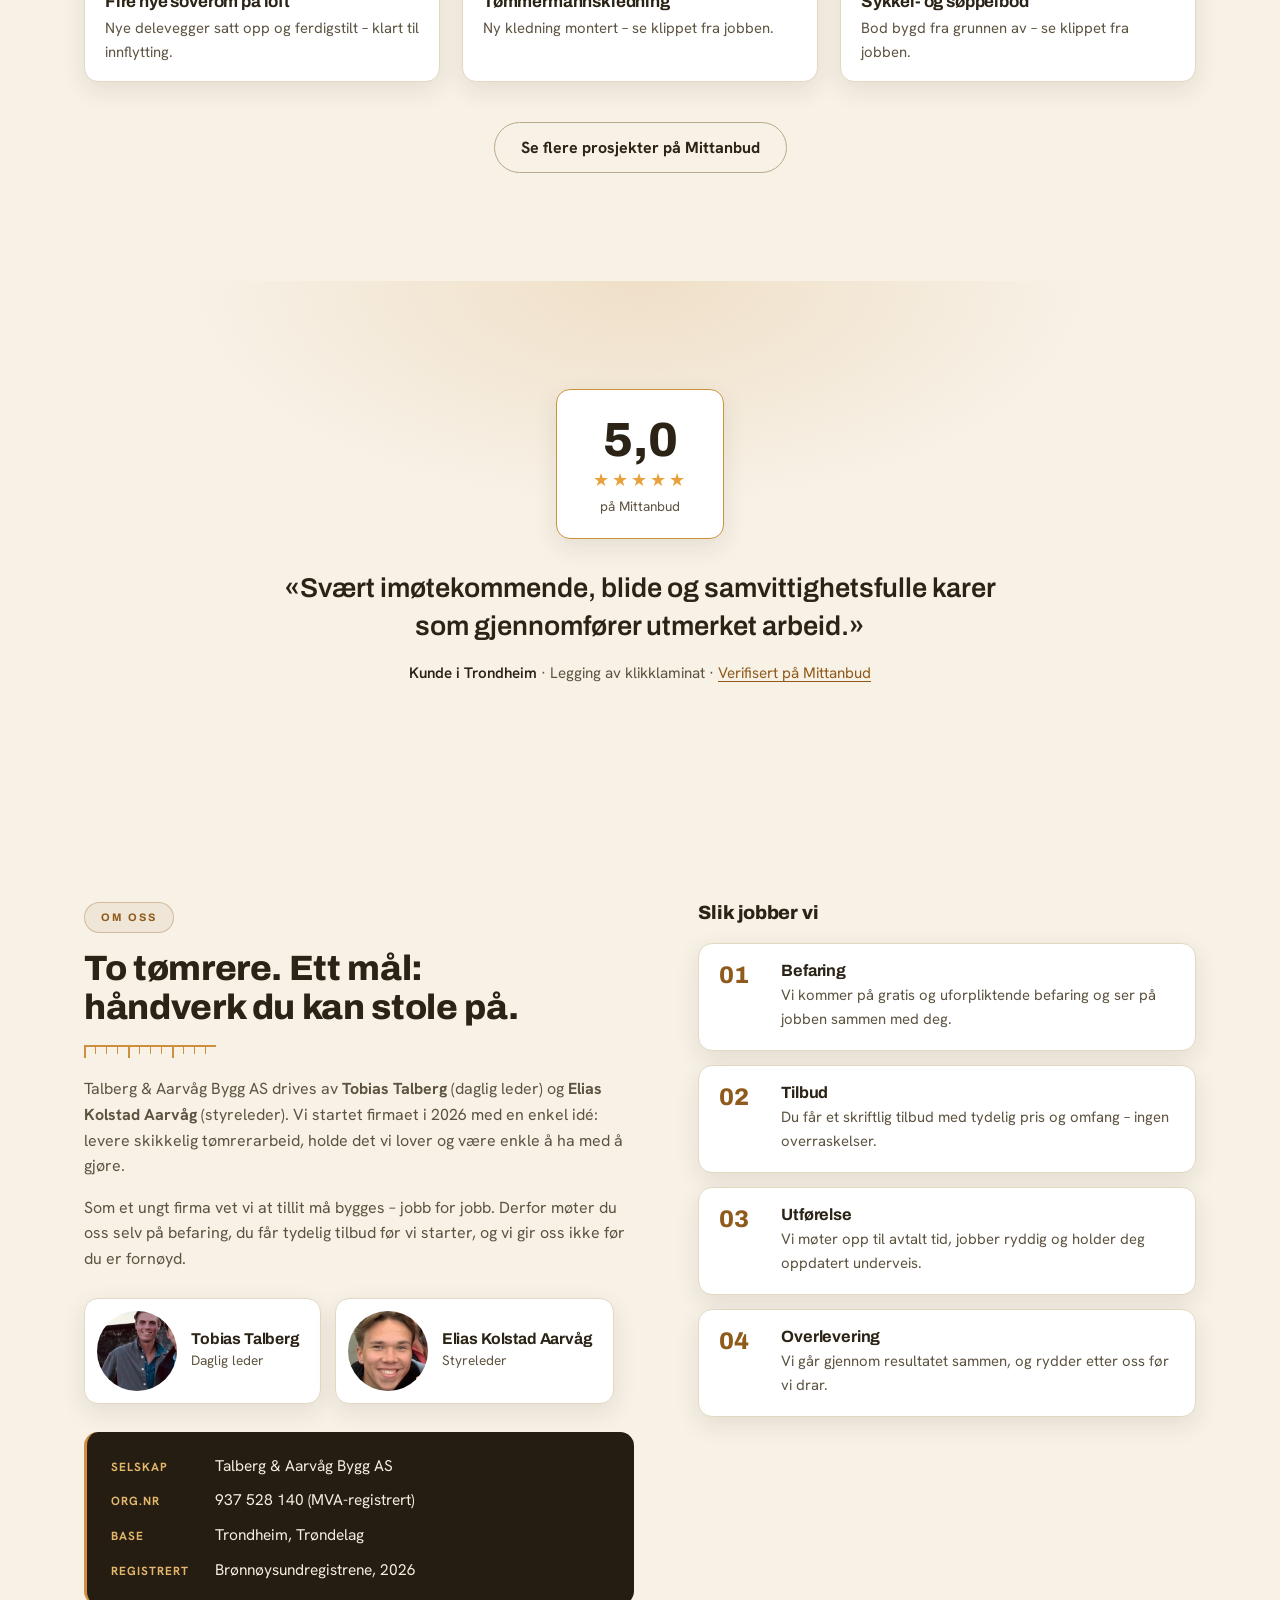
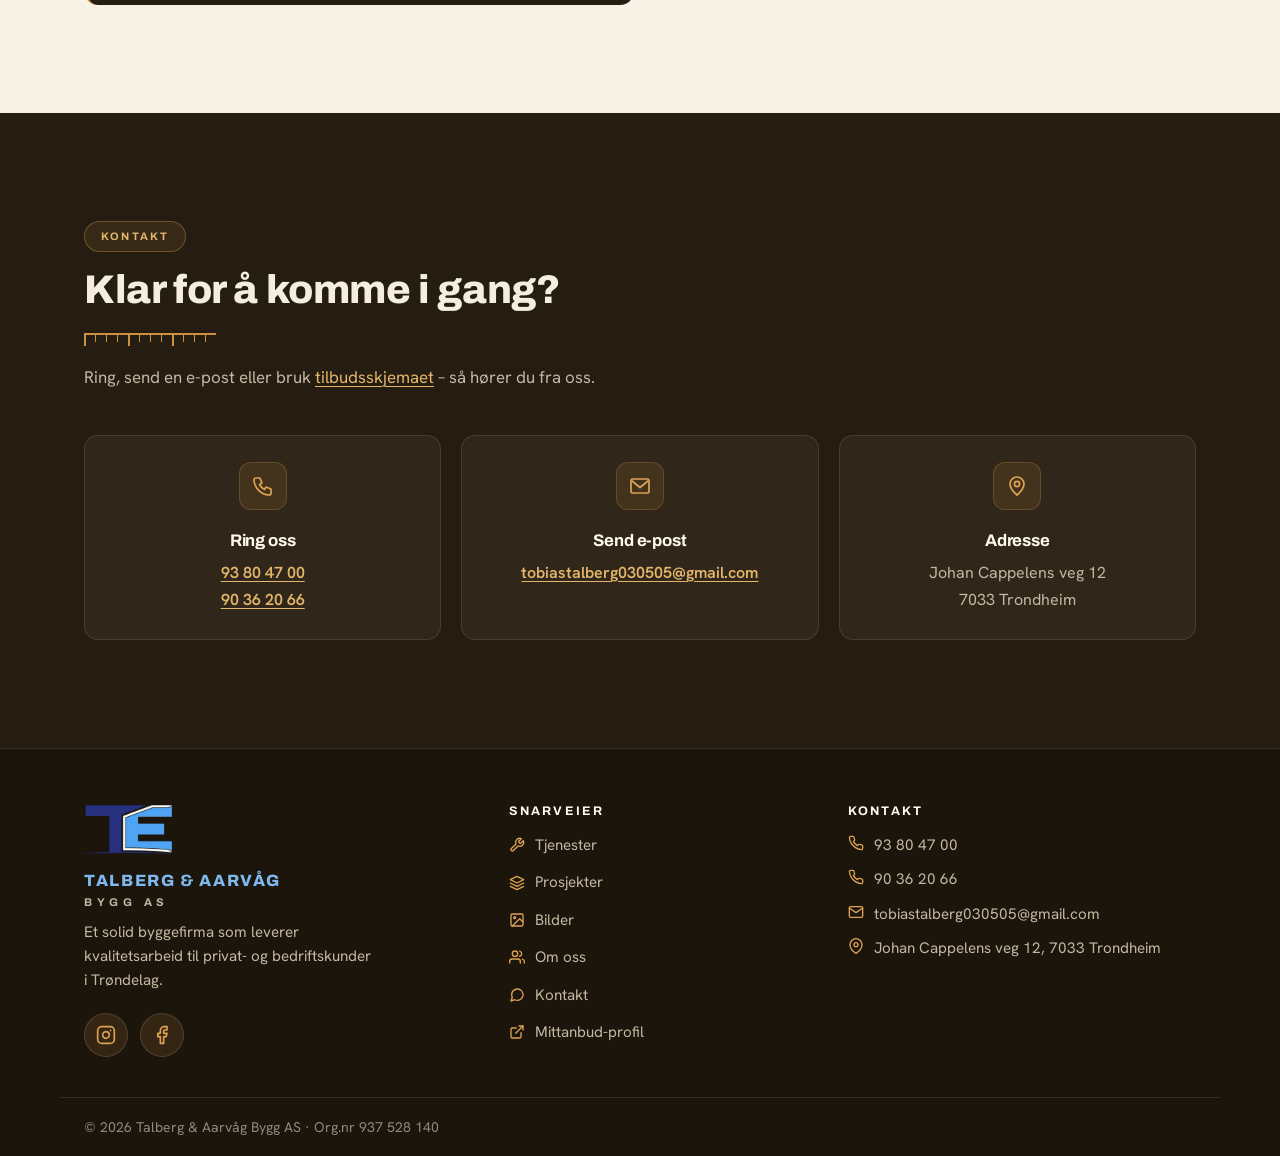
==== commit 3444b508: "Professional polish pass (skill-guided): pill-badge eyebrows, pill CTA buttons with nested arrow ico" ====
--- a/index.html
+++ b/index.html
@@ -16,7 +16,7 @@
   <link rel="preconnect" href="https://fonts.googleapis.com">
   <link rel="preconnect" href="https://fonts.gstatic.com" crossorigin>
   <link href="https://fonts.googleapis.com/css2?family=Archivo:wght@600;700;800&family=Hanken+Grotesk:wght@400;500;600;700&display=swap" rel="stylesheet">
-  <link rel="stylesheet" href="css/style.css?v=16">
+  <link rel="stylesheet" href="css/style.css?v=17">
   <script type="application/ld+json">
   {
     "@context": "https://schema.org",
@@ -87,7 +87,7 @@
           <h1 id="hero-tittel">Solid tømrerarbeid<br>i <span class="accent">hele Trøndelag</span></h1>
           <p class="hero-lead">Vi leverer kvalitetsarbeid til privat- og bedriftskunder – fra mindre snekkeroppdrag til totalrenovering og nybygg. Ryddig prosess, tydelig pris og håndverk vi står for.</p>
           <div class="hero-actions">
-            <a class="btn btn-primary" href="#kontakt">Få et uforpliktende tilbud</a>
+            <a class="btn btn-primary" href="#kontakt">Få et uforpliktende tilbud <span class="btn-ikon" aria-hidden="true"><svg viewBox="0 0 24 24" fill="none" stroke="currentColor" stroke-width="2.4" stroke-linecap="round" stroke-linejoin="round"><path d="M5 12h14"/><path d="m13 6 6 6-6 6"/></svg></span></a>
             <a class="btn btn-ghost" href="#tjenester">Se hva vi gjør</a>
           </div>
         </div>
@@ -407,6 +407,6 @@
     </div>
   </footer>
 
-  <script src="js/main.js?v=3"></script>
+  <script src="js/main.js?v=4"></script>
 </body>
 </html>
--- a/css/style.css
+++ b/css/style.css
@@ -34,8 +34,8 @@
   --font-display: "Archivo", "Arial Black", sans-serif;
   --font-body: "Hanken Grotesk", "Segoe UI", sans-serif;
 
-  --radius: 8px;
-  --radius-sm: 6px;
+  --radius: 14px;
+  --radius-sm: 8px;
   --container: 1160px;
   --shadow-card: 0 10px 30px rgba(24, 16, 5, 0.4);
   --shadow-card-light: 0 8px 24px rgba(64, 50, 26, 0.1);
@@ -69,6 +69,19 @@
 }
 
 img { max-width: 100%; height: auto; display: block; }
+
+::selection { background: rgba(206, 143, 63, 0.35); color: inherit; }
+
+/* subtil "papir"-kornstruktur over hele siden (håndverksfølelse) */
+body::after {
+  content: "";
+  position: fixed;
+  inset: 0;
+  z-index: 2000;
+  pointer-events: none;
+  opacity: 0.028;
+  background-image: url("data:image/svg+xml,%3Csvg viewBox='0 0 256 256' xmlns='http://www.w3.org/2000/svg'%3E%3Cfilter id='n'%3E%3CfeTurbulence type='fractalNoise' baseFrequency='0.9' numOctaves='2' stitchTiles='stitch'/%3E%3C/filter%3E%3Crect width='100%25' height='100%25' filter='url(%23n)'/%3E%3C/svg%3E");
+}
 
 video { max-width: 100%; height: auto; }
 
@@ -152,16 +165,32 @@
 /* ---------- Eyebrow + section heads ---------- */
 
 .eyebrow {
+  display: inline-block;
   font-family: var(--font-display);
-  font-size: 0.78rem;
+  font-size: 0.68rem;
   font-weight: 700;
-  letter-spacing: 0.22em;
+  letter-spacing: 0.2em;
   text-transform: uppercase;
   color: var(--honey-gold);
-  margin: 0 0 14px;
-}
-
-.eyebrow-light { color: #5C3D12; }
+  background: rgba(206, 143, 63, 0.1);
+  border: 1px solid rgba(222, 162, 84, 0.35);
+  border-radius: 999px;
+  padding: 6px 16px;
+  margin: 0 0 16px;
+}
+
+.section-paper .eyebrow,
+.section-tint .eyebrow,
+.section-review .eyebrow {
+  background: rgba(143, 90, 27, 0.07);
+  border-color: rgba(143, 90, 27, 0.3);
+}
+
+.eyebrow-light {
+  color: #4A3110;
+  background: rgba(255, 250, 238, 0.4);
+  border-color: rgba(78, 55, 18, 0.35);
+}
 
 /* Signature: folding-rule tick divider */
 .ruler {
@@ -176,7 +205,7 @@
   background-repeat: no-repeat;
 }
 
-.section { padding: 92px 0; }
+.section { padding: 108px 0; }
 
 .section-head { max-width: 640px; margin-bottom: 44px; }
 
@@ -234,6 +263,7 @@
   backdrop-filter: blur(10px);
   -webkit-backdrop-filter: blur(10px);
   border-bottom: 1px solid var(--line-dark);
+  box-shadow: 0 8px 24px rgba(10, 7, 3, 0.28);
 }
 
 .topbar-inner {
@@ -293,6 +323,8 @@
 }
 
 .mainnav a:hover { color: var(--honey-strong); background: rgba(206, 143, 63, 0.12); }
+
+.mainnav a.is-active { color: var(--honey-strong); }
 
 .topbar-phone {
   display: flex;
@@ -430,9 +462,10 @@
   display: inline-flex;
   align-items: center;
   justify-content: center;
-  min-height: 48px;
+  gap: 10px;
+  min-height: 50px;
   padding: 12px 26px;
-  border-radius: var(--radius-sm);
+  border-radius: 999px;
   border: 1px solid transparent;
   font-family: var(--font-body);
   font-size: 1rem;
@@ -441,6 +474,23 @@
   cursor: pointer;
   transition: background-color 220ms var(--ease-smooth), border-color 220ms var(--ease-smooth), transform 220ms var(--ease-smooth);
 }
+
+/* nestet pil-sirkel i primærknappen ("button-in-button") */
+.btn-ikon {
+  display: inline-flex;
+  align-items: center;
+  justify-content: center;
+  width: 30px;
+  height: 30px;
+  margin-right: -12px;
+  border-radius: 50%;
+  background: rgba(31, 23, 9, 0.16);
+  transition: transform 220ms var(--ease-smooth);
+}
+
+.btn-ikon svg { width: 15px; height: 15px; }
+
+.btn:hover .btn-ikon { transform: translateX(3px); }
 
 .btn:active { transform: translateY(1px) scale(0.985); }
 
@@ -588,10 +638,14 @@
 .service-card:hover { transform: translateY(-4px); border-color: var(--honey); }
 
 .service-icon {
-  width: 38px;
-  height: 38px;
+  width: 46px;
+  height: 46px;
+  padding: 10px;
   color: var(--honey-deep);
-  margin-bottom: 14px;
+  background: rgba(206, 143, 63, 0.12);
+  border: 1px solid rgba(143, 90, 27, 0.14);
+  border-radius: 12px;
+  margin-bottom: 16px;
 }
 
 .service-card h3 { font-size: 1.04rem; font-weight: 700; margin-bottom: 6px; }
@@ -695,6 +749,10 @@
   display: block;
   background: #1A140B;
 }
+
+.project-card img { transition: transform 600ms var(--ease-smooth); }
+
+.project-card:hover img { transform: scale(1.04); }
 
 .project-info { padding: 18px 20px 16px; }
 
@@ -793,7 +851,10 @@
   object-fit: cover;
   display: block;
   filter: sepia(0.1) saturate(1.04);
-}
+  transition: transform 600ms var(--ease-smooth);
+}
+
+.galleri-item:hover img { transform: scale(1.05); }
 
 .lysboks {
   border: none;
@@ -1050,10 +1111,14 @@
 }
 
 .contact-card svg {
-  width: 34px;
-  height: 34px;
+  width: 48px;
+  height: 48px;
+  padding: 11px;
   color: var(--honey-strong);
-  margin-bottom: 12px;
+  background: rgba(206, 143, 63, 0.12);
+  border: 1px solid rgba(222, 162, 84, 0.22);
+  border-radius: 12px;
+  margin-bottom: 14px;
 }
 
 .contact-card h3 { font-size: 1.05rem; font-weight: 700; color: #FFF9EE; margin-bottom: 8px; }
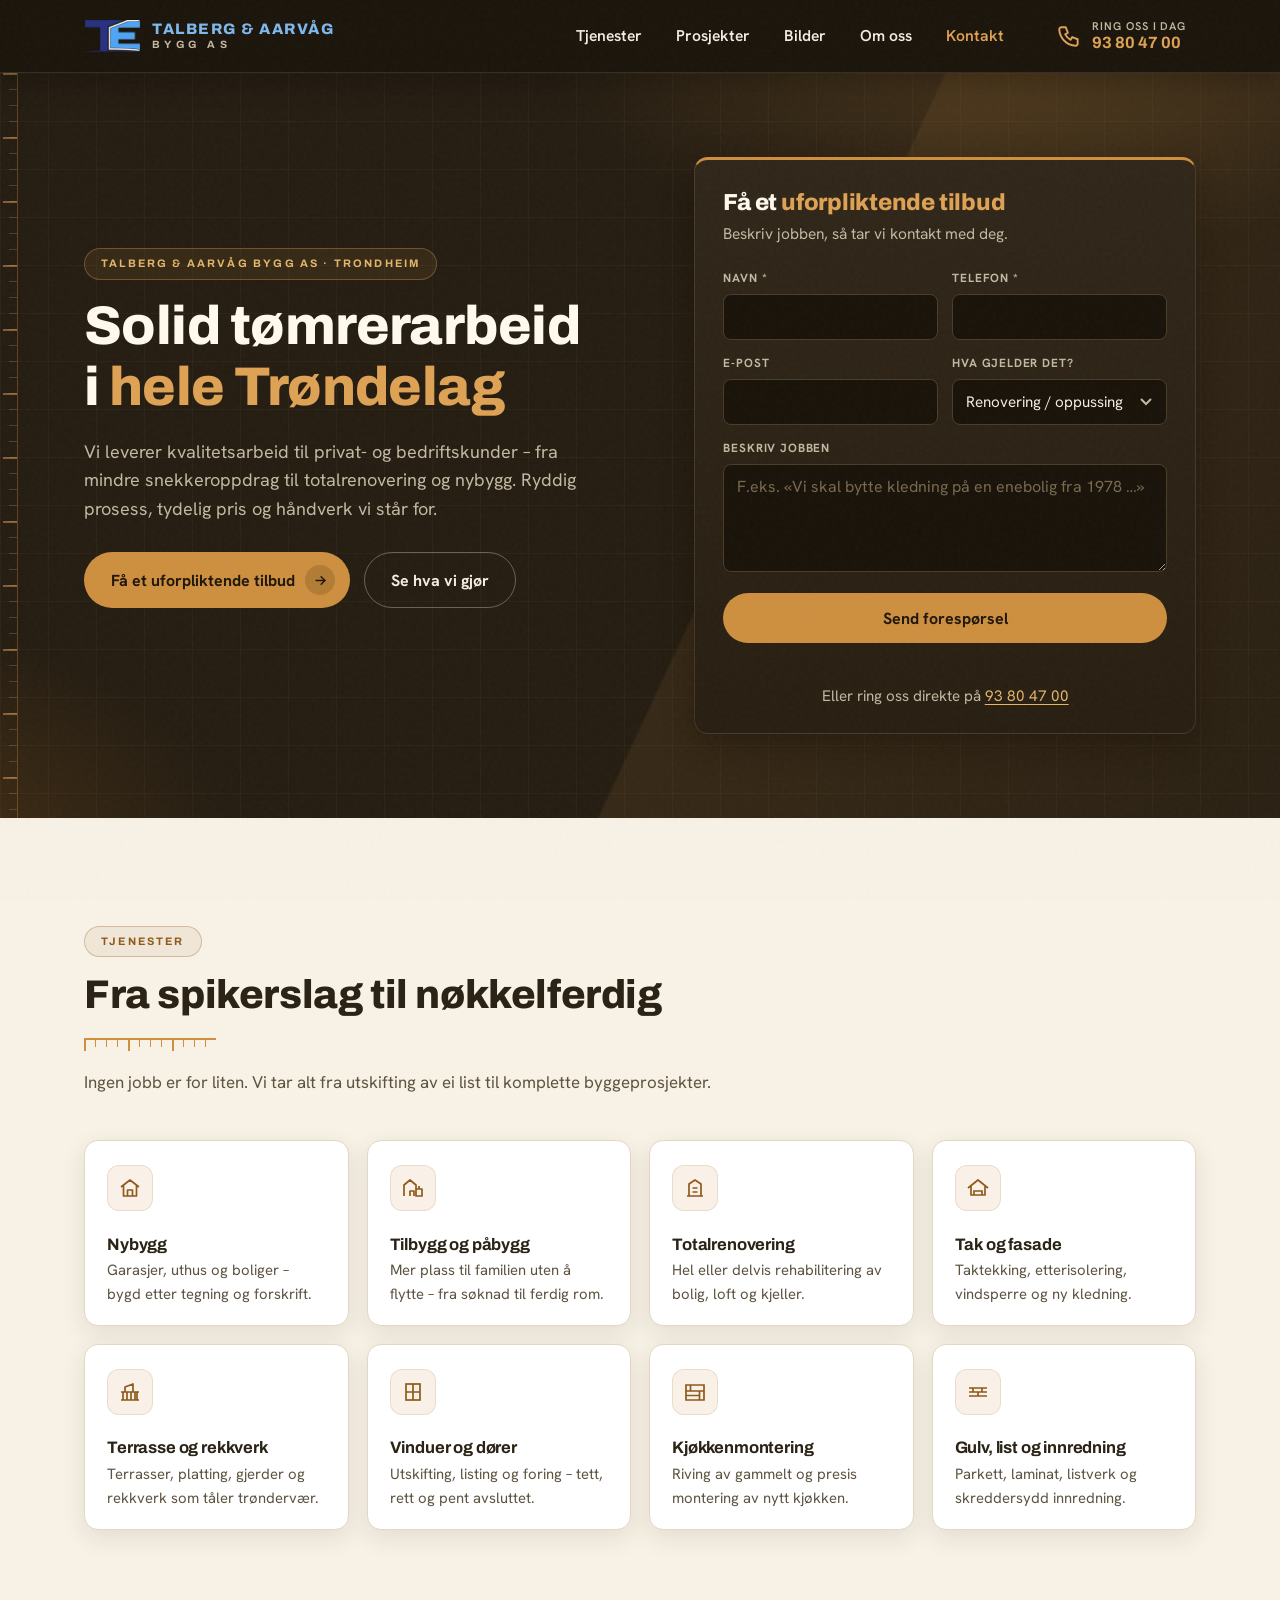
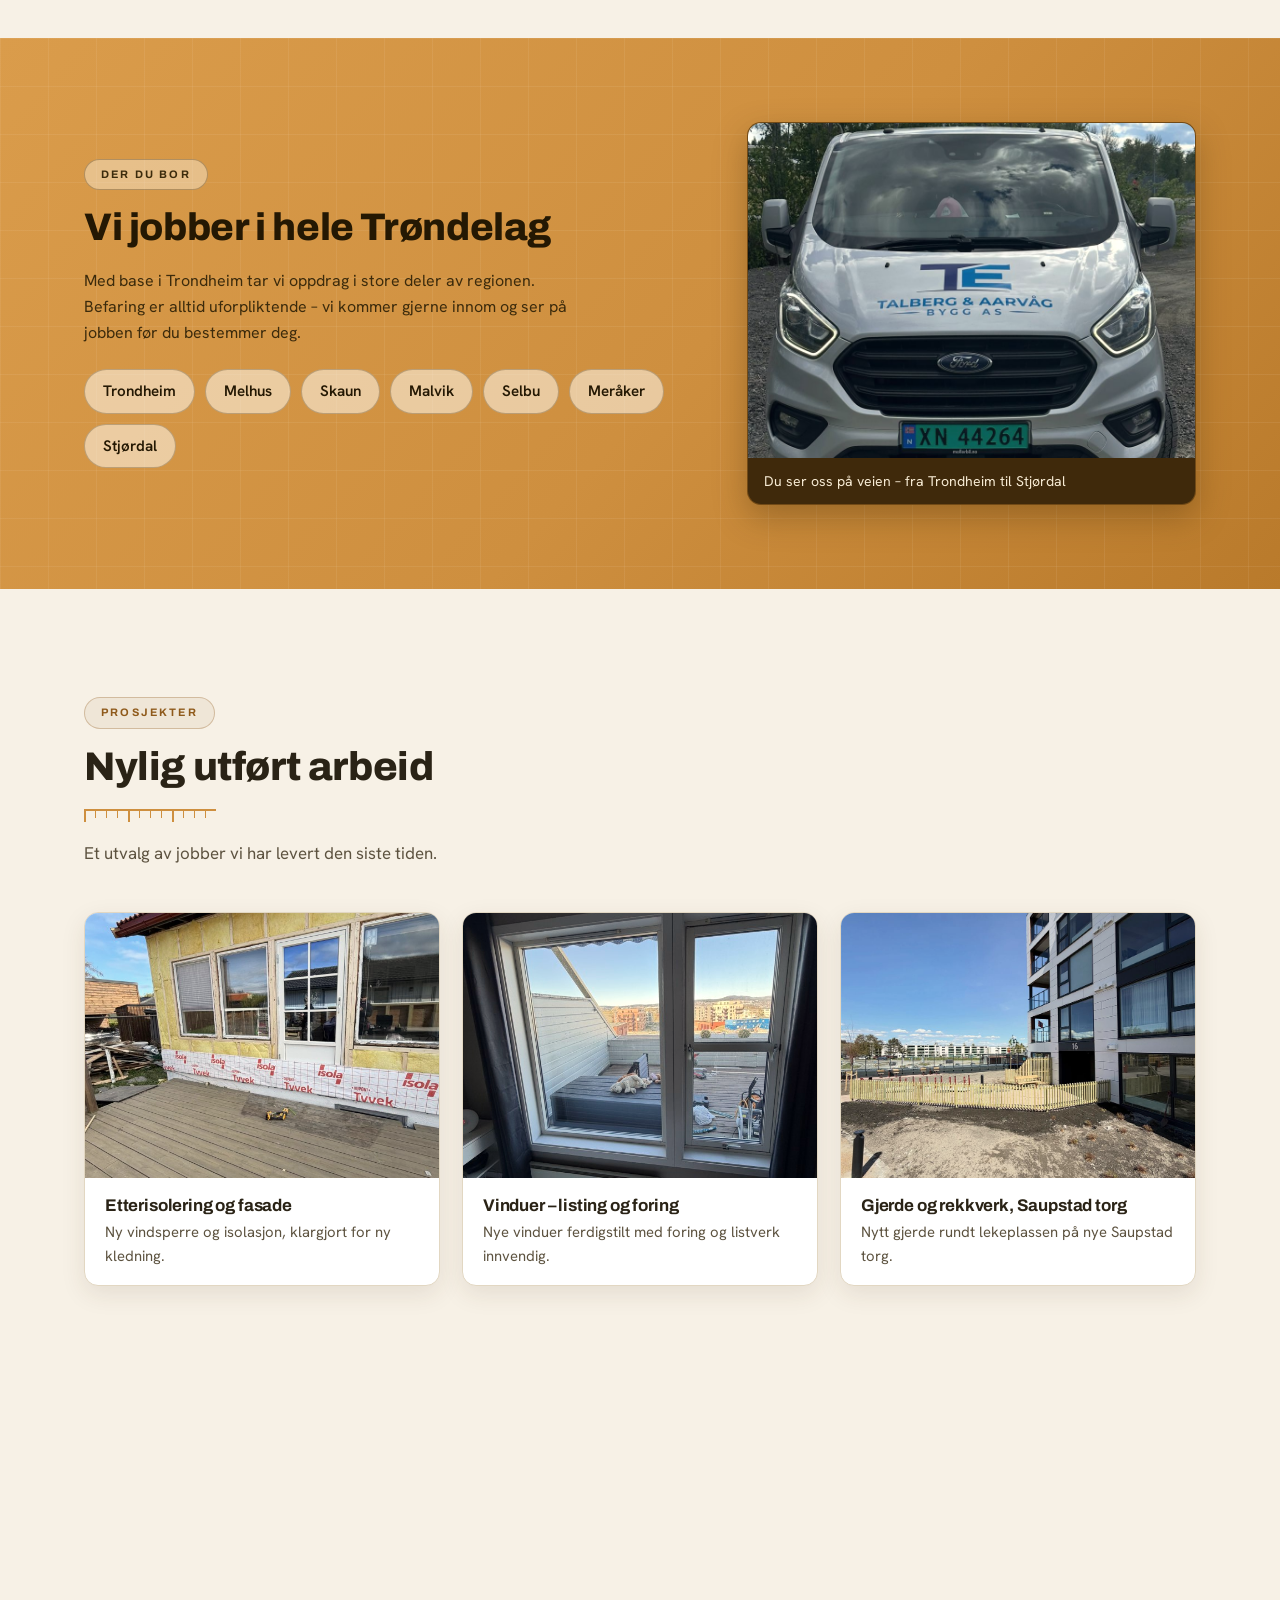
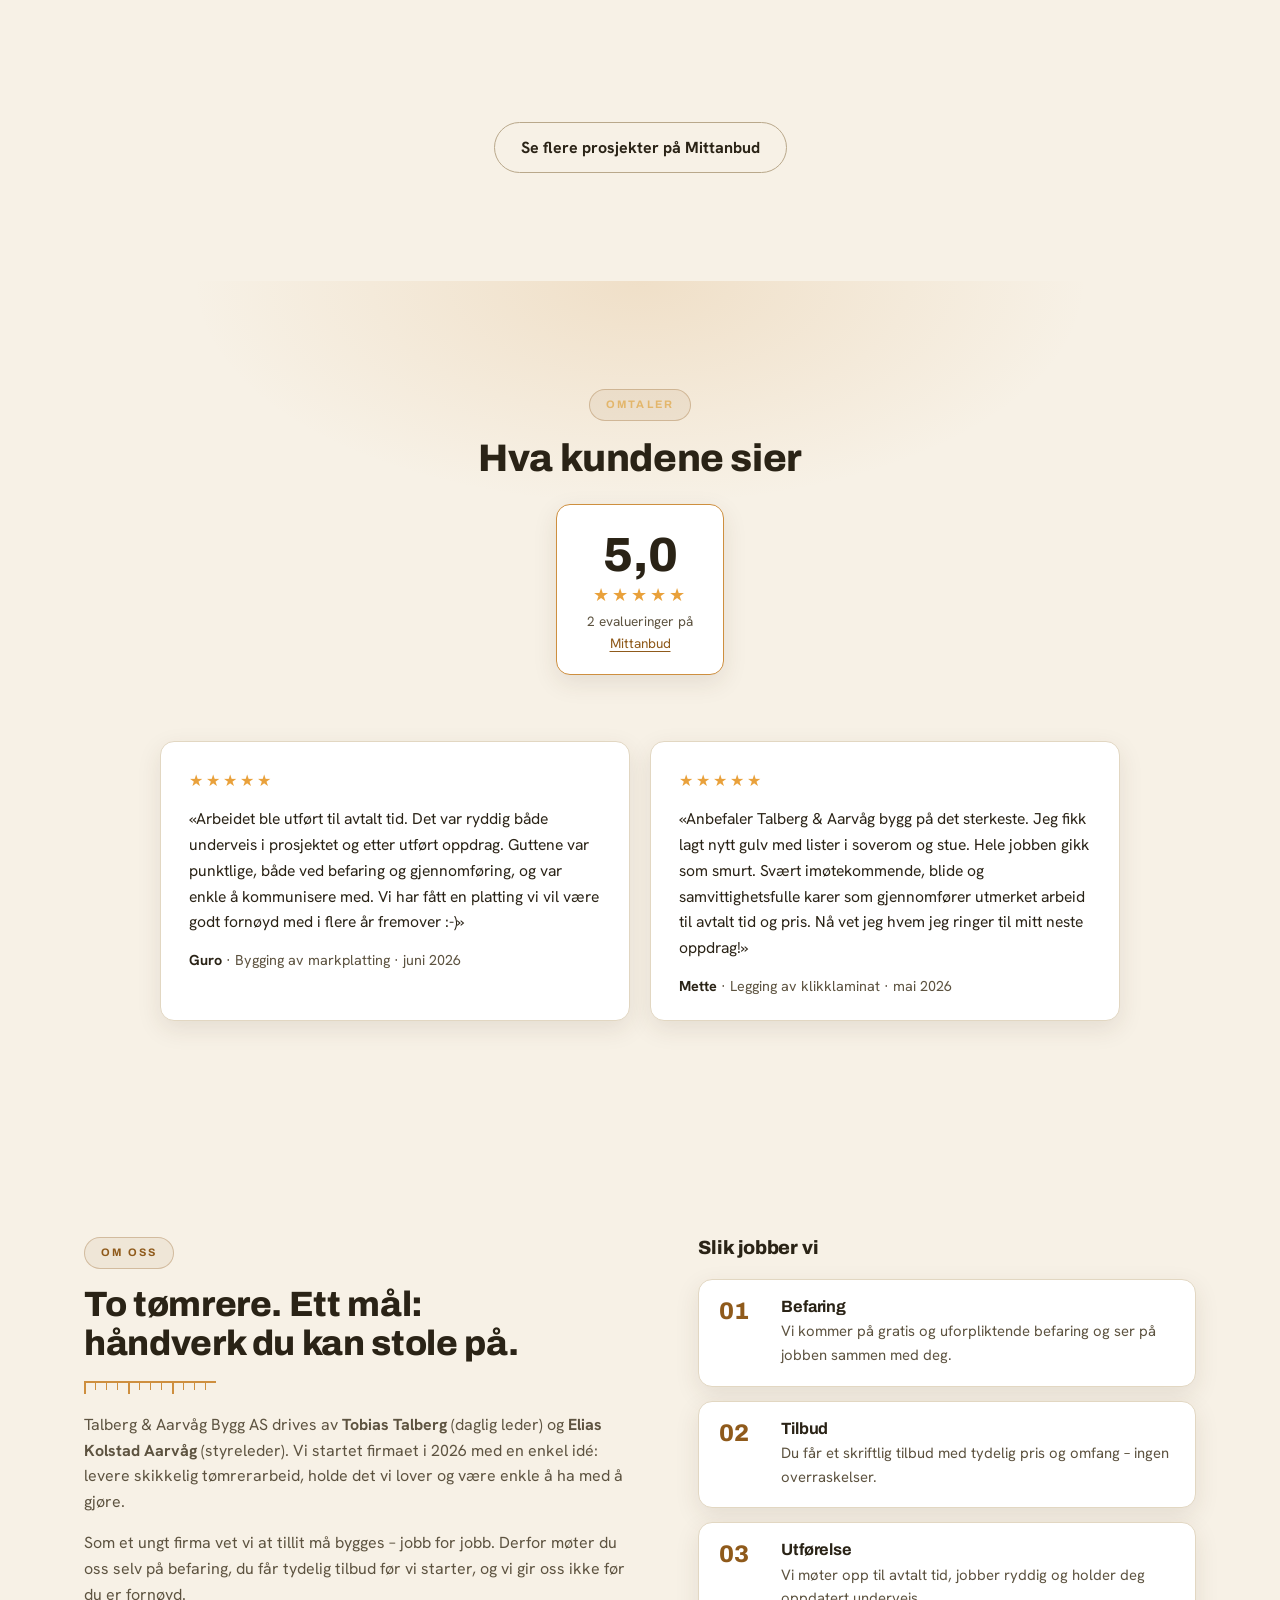
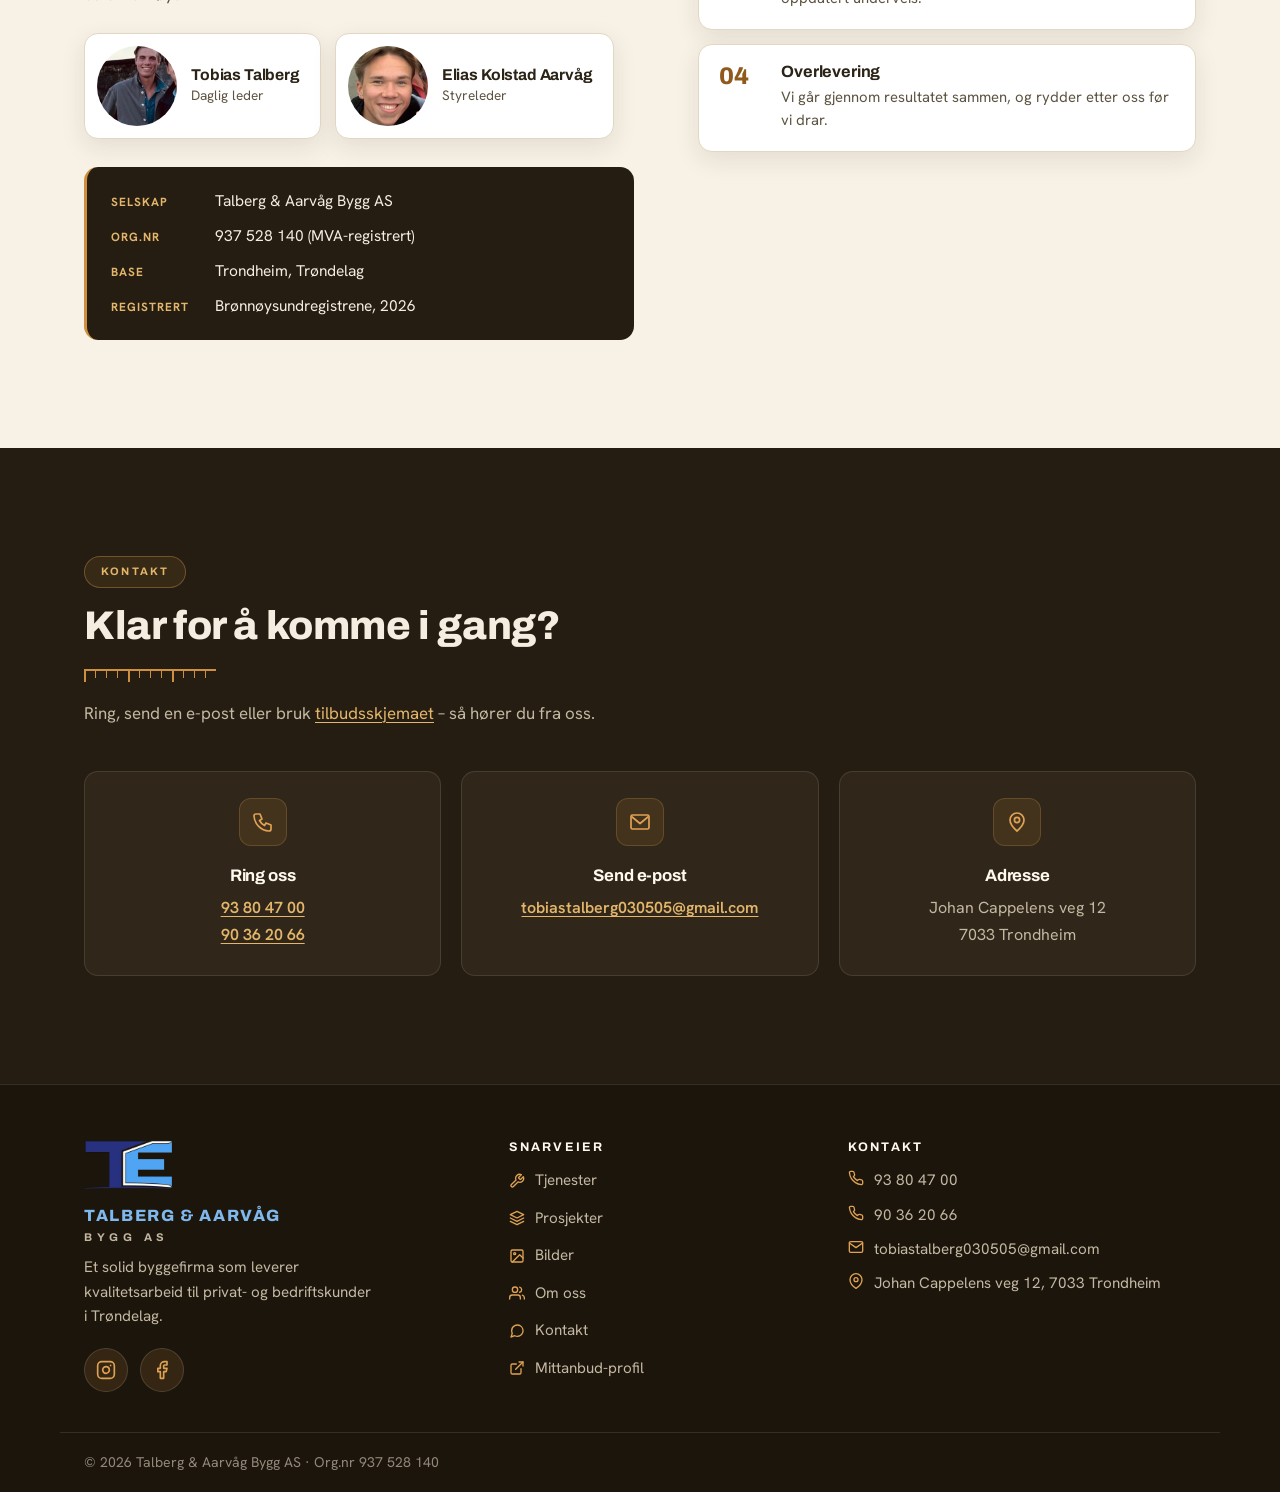
==== commit 058053b7: "Reviews: add second Mittanbud review (Guro, markplatting June 2026) - redesign review section to two" ====
--- a/index.html
+++ b/index.html
@@ -16,7 +16,7 @@
   <link rel="preconnect" href="https://fonts.googleapis.com">
   <link rel="preconnect" href="https://fonts.gstatic.com" crossorigin>
   <link href="https://fonts.googleapis.com/css2?family=Archivo:wght@600;700;800&family=Hanken+Grotesk:wght@400;500;600;700&display=swap" rel="stylesheet">
-  <link rel="stylesheet" href="css/style.css?v=17">
+  <link rel="stylesheet" href="css/style.css?v=18">
   <script type="application/ld+json">
   {
     "@context": "https://schema.org",
@@ -277,18 +277,29 @@
     <!-- OMTALE -->
     <section class="section section-review" id="omtaler" aria-labelledby="omtaler-tittel">
       <div class="container review-wrap">
-        <h2 id="omtaler-tittel" class="visually-hidden">Kundeomtaler</h2>
-        <div class="review-badge reveal" aria-hidden="true">
+        <p class="eyebrow">Omtaler</p>
+        <h2 id="omtaler-tittel">Hva kundene sier</h2>
+        <div class="review-badge reveal">
           <span class="review-score">5,0</span>
-          <span class="review-stars">★★★★★</span>
-          <span class="review-source">på Mittanbud</span>
-        </div>
-        <blockquote class="review-quote reveal">
-          <p>«Svært imøtekommende, blide og samvittighetsfulle karer som gjennomfører utmerket arbeid.»</p>
-          <footer>
-            <cite>Kunde i Trondheim</cite> · Legging av klikklaminat · <a href="https://mittanbud.no/bedrift/9664614" target="_blank" rel="noopener">Verifisert på Mittanbud</a>
-          </footer>
-        </blockquote>
+          <span class="review-stars" aria-hidden="true">★★★★★</span>
+          <span class="review-source">2 evalueringer på <a href="https://mittanbud.no/bedrift/9664614" target="_blank" rel="noopener">Mittanbud</a></span>
+        </div>
+        <ul class="review-grid">
+          <li class="review-kort reveal">
+            <span class="review-kort-stjerner" aria-label="5 av 5 stjerner">★★★★★</span>
+            <blockquote>
+              <p>«Arbeidet ble utført til avtalt tid. Det var ryddig både underveis i prosjektet og etter utført oppdrag. Guttene var punktlige, både ved befaring og gjennomføring, og var enkle å kommunisere med. Vi har fått en platting vi vil være godt fornøyd med i flere år fremover :-)»</p>
+              <footer><cite>Guro</cite> · Bygging av markplatting · juni 2026</footer>
+            </blockquote>
+          </li>
+          <li class="review-kort reveal">
+            <span class="review-kort-stjerner" aria-label="5 av 5 stjerner">★★★★★</span>
+            <blockquote>
+              <p>«Anbefaler Talberg &amp; Aarvåg bygg på det sterkeste. Jeg fikk lagt nytt gulv med lister i soverom og stue. Hele jobben gikk som smurt. Svært imøtekommende, blide og samvittighetsfulle karer som gjennomfører utmerket arbeid til avtalt tid og pris. Nå vet jeg hvem jeg ringer til mitt neste oppdrag!»</p>
+              <footer><cite>Mette</cite> · Legging av klikklaminat · mai 2026</footer>
+            </blockquote>
+          </li>
+        </ul>
       </div>
     </section>
 
--- a/css/style.css
+++ b/css/style.css
@@ -961,23 +961,55 @@
 
 .review-source { font-size: 0.85rem; color: var(--muted-on-light); }
 
-.review-quote { max-width: 720px; margin: 0; }
-
-.review-quote p {
-  font-family: var(--font-display);
-  font-size: clamp(1.25rem, 2.6vw, 1.7rem);
-  font-weight: 600;
-  line-height: 1.4;
+.review-wrap h2 {
+  font-size: clamp(1.7rem, 3.2vw, 2.4rem);
+  font-weight: 800;
   color: var(--text-on-light);
-  margin-bottom: 16px;
-}
-
-.review-quote footer { color: var(--muted-on-light); font-size: 0.95rem; }
-
-.review-quote cite { font-style: normal; font-weight: 600; color: var(--text-on-light); }
-
-.review-quote a { color: var(--honey-deep); }
-.review-quote a:hover { color: var(--honey-deeper); }
+  margin-bottom: 24px;
+}
+
+.review-source a { color: var(--honey-deep); }
+.review-source a:hover { color: var(--honey-deeper); }
+
+.review-grid {
+  display: grid;
+  grid-template-columns: 1fr 1fr;
+  gap: 20px;
+  list-style: none;
+  margin: 36px 0 0;
+  padding: 0;
+  max-width: 960px;
+  text-align: left;
+}
+
+.review-kort {
+  background: var(--card);
+  border: 1px solid var(--line-light);
+  border-radius: var(--radius);
+  padding: 26px 28px 22px;
+  box-shadow: var(--shadow-card-light);
+}
+
+.review-kort-stjerner {
+  display: block;
+  color: var(--stars);
+  letter-spacing: 3px;
+  font-size: 1rem;
+  margin-bottom: 12px;
+}
+
+.review-kort blockquote { margin: 0; }
+
+.review-kort p {
+  color: var(--text-on-light);
+  font-size: 0.98rem;
+  line-height: 1.65;
+  margin-bottom: 14px;
+}
+
+.review-kort footer { color: var(--muted-on-light); font-size: 0.9rem; }
+
+.review-kort cite { font-style: normal; font-weight: 700; color: var(--text-on-light); }
 
 .section-review :focus-visible { outline-color: var(--honey-deep); }
 
@@ -1308,6 +1340,8 @@
 
   .about-grid { grid-template-columns: 1fr; gap: 44px; }
 
+  .review-grid { grid-template-columns: 1fr; }
+
   .project-grid { grid-template-columns: 1fr 1fr; }
 
   .galleri-grid { grid-template-columns: repeat(3, 1fr); gap: 10px; }
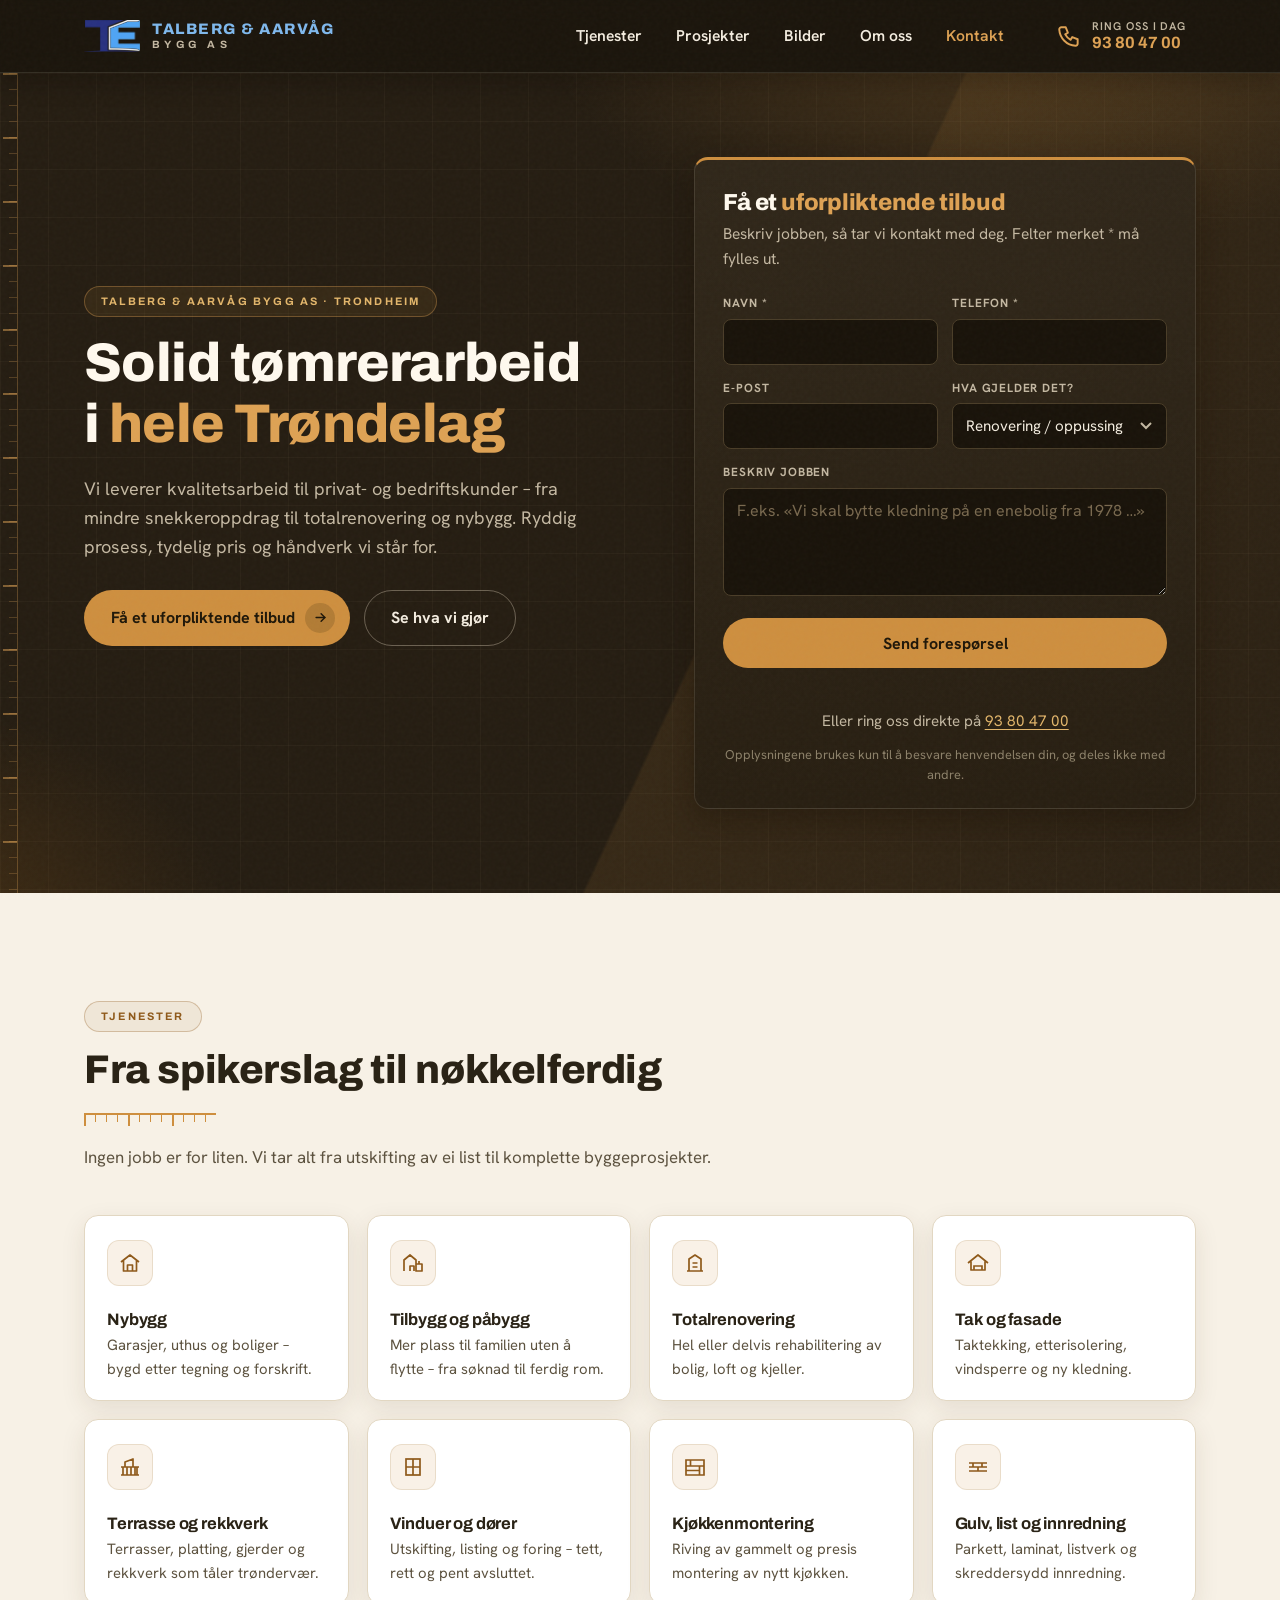
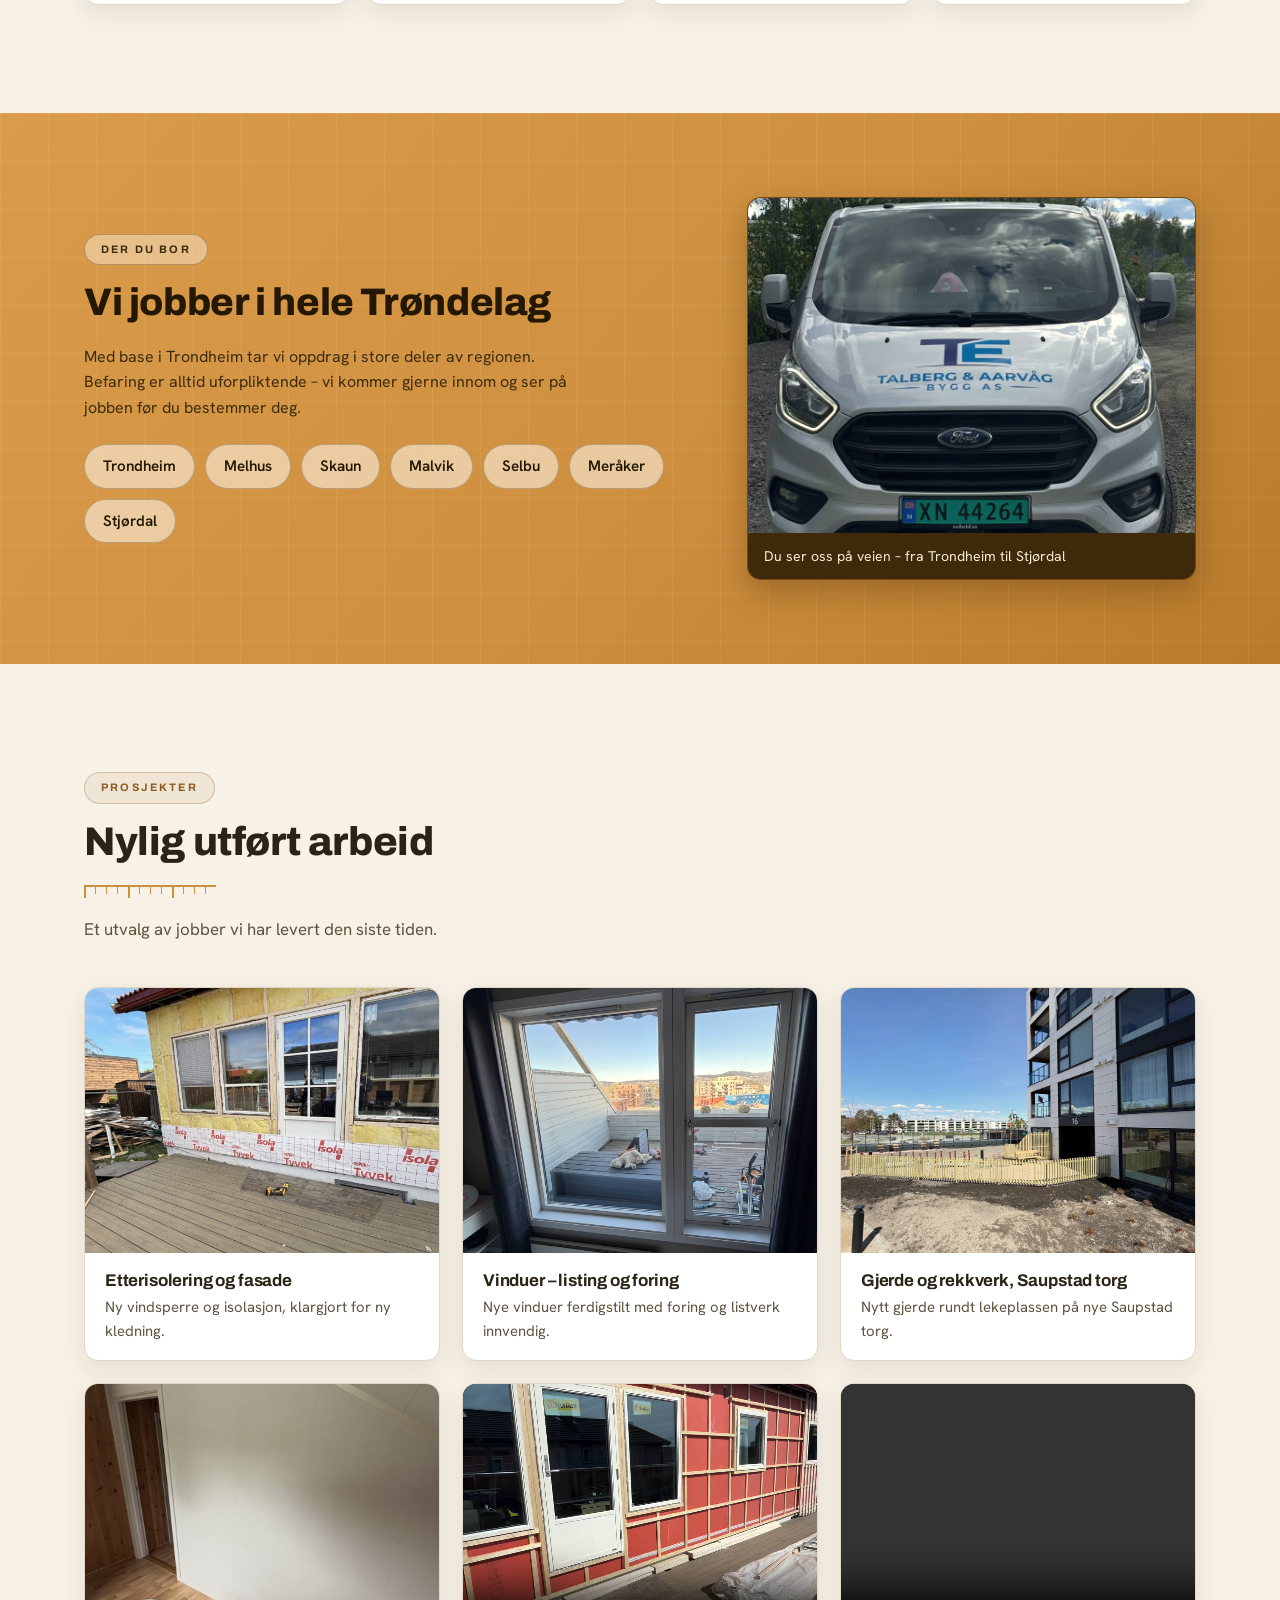
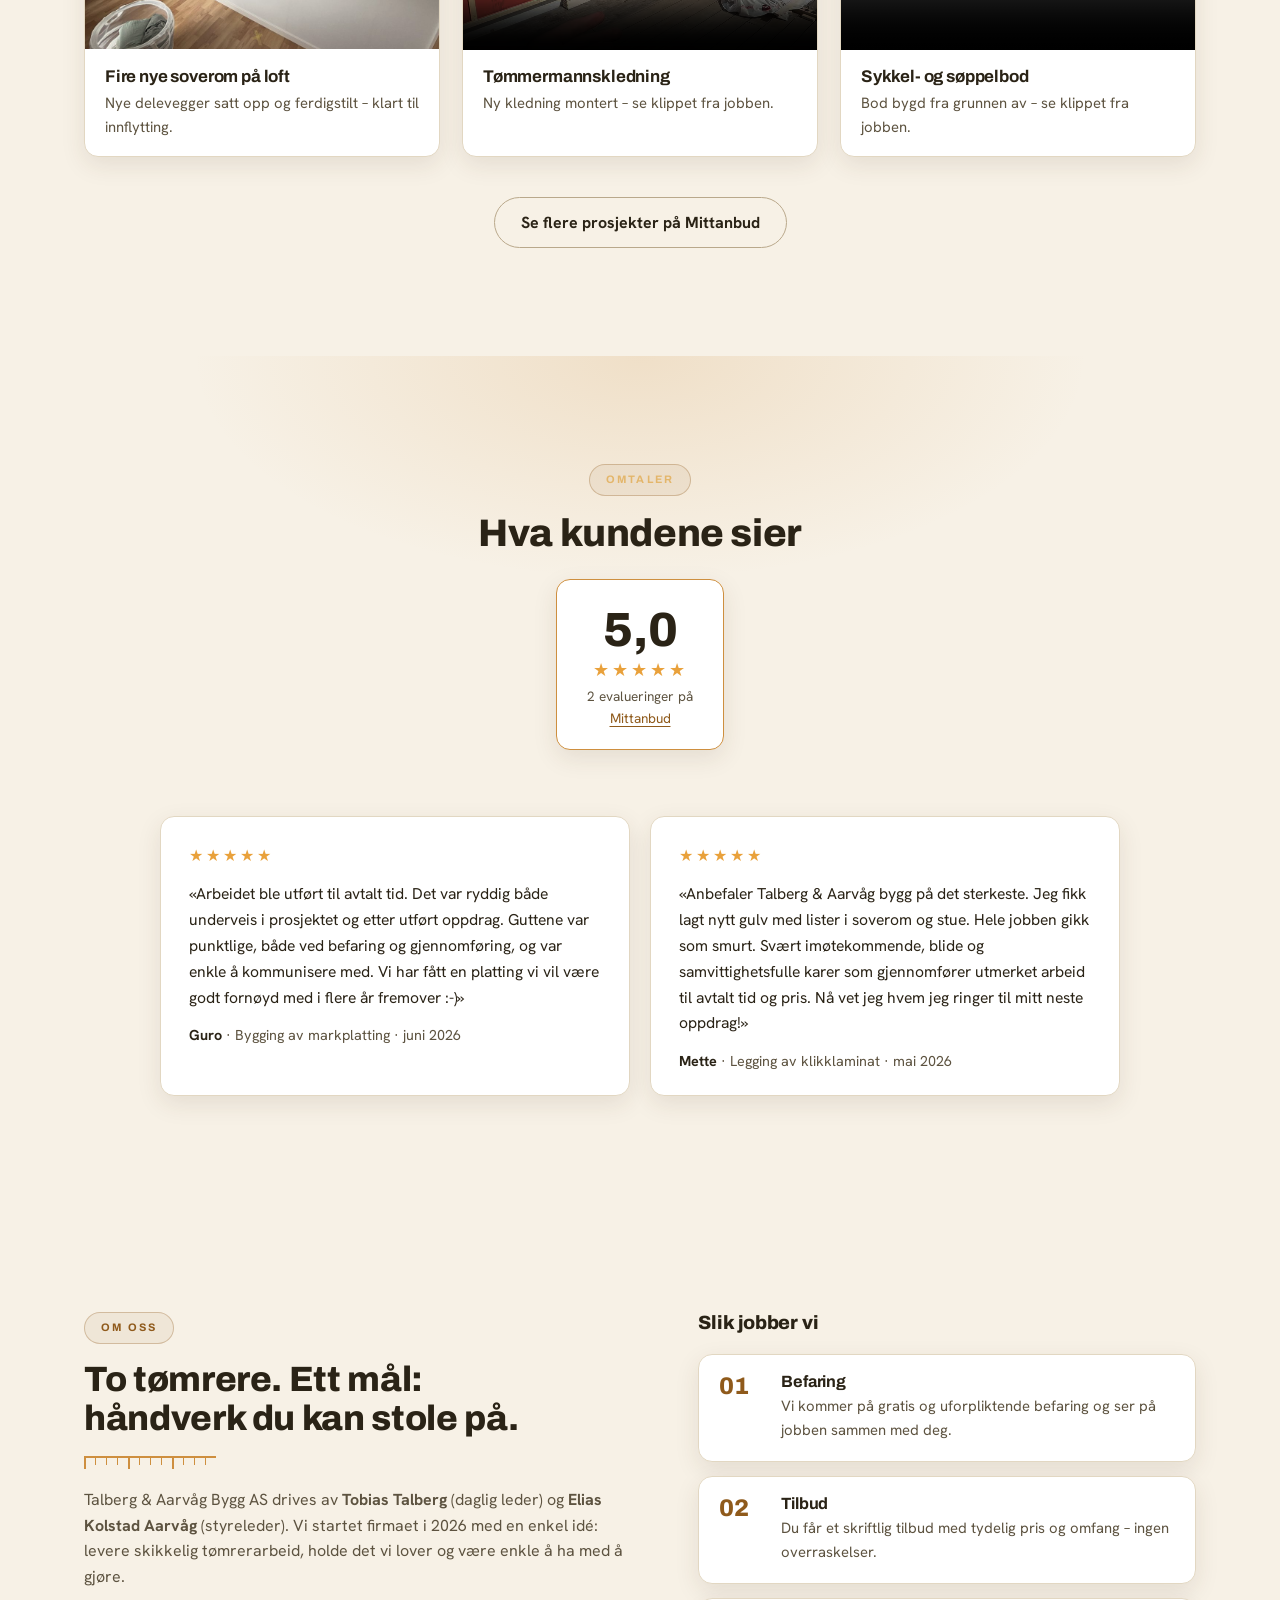
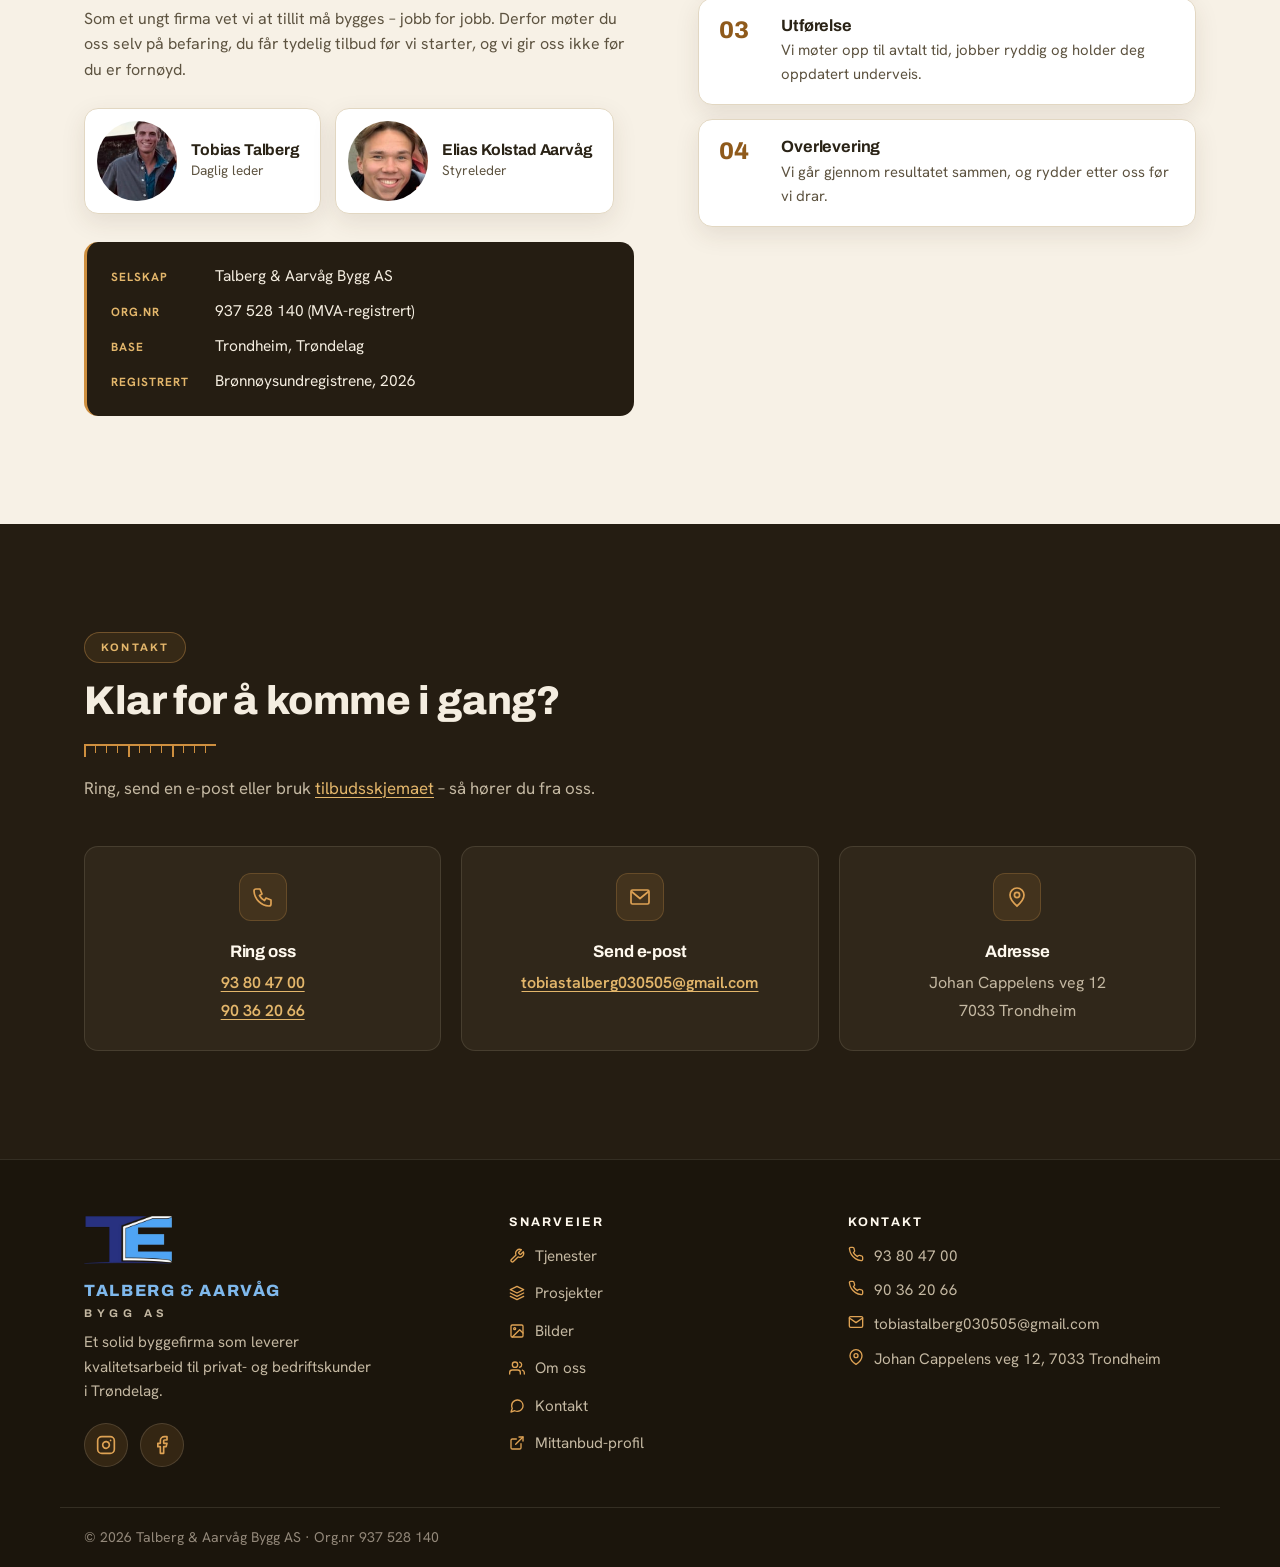
==== commit a35aefdb: "Apply Codex (GPT) second-opinion review findings: email validation + per-field aria-invalid, fetch t" ====
--- a/index.html
+++ b/index.html
@@ -9,19 +9,24 @@
   <meta property="og:description" content="Solid tømrerarbeid i hele Trøndelag. Nybygg, tilbygg, renovering, tak, fasade og terrasse. Få et uforpliktende tilbud.">
   <meta property="og:type" content="website">
   <meta property="og:locale" content="nb_NO">
-  <meta property="og:image" content="assets/img/og-logo.jpg">
+  <meta property="og:url" content="https://hapnes-dev.github.io/talberg-aarvag-bygg/">
+  <meta property="og:image" content="https://hapnes-dev.github.io/talberg-aarvag-bygg/assets/img/og-logo.jpg">
+  <link rel="canonical" href="https://hapnes-dev.github.io/talberg-aarvag-bygg/">
   <meta name="theme-color" content="#251D12">
   <link rel="icon" type="image/png" href="favicon.png">
   <script>document.documentElement.classList.add('js');</script>
   <link rel="preconnect" href="https://fonts.googleapis.com">
   <link rel="preconnect" href="https://fonts.gstatic.com" crossorigin>
   <link href="https://fonts.googleapis.com/css2?family=Archivo:wght@600;700;800&family=Hanken+Grotesk:wght@400;500;600;700&display=swap" rel="stylesheet">
-  <link rel="stylesheet" href="css/style.css?v=18">
+  <link rel="stylesheet" href="css/style.css?v=19">
   <script type="application/ld+json">
   {
     "@context": "https://schema.org",
     "@type": "GeneralContractor",
     "name": "Talberg & Aarvåg Bygg AS",
+    "url": "https://hapnes-dev.github.io/talberg-aarvag-bygg/",
+    "logo": "https://hapnes-dev.github.io/talberg-aarvag-bygg/assets/img/og-logo.jpg",
+    "image": "https://hapnes-dev.github.io/talberg-aarvag-bygg/assets/img/og-logo.jpg",
     "description": "Byggefirma i Trondheim. Tømrerarbeid, nybygg, tilbygg, renovering, tak, fasade og terrasse i hele Trøndelag.",
     "telephone": "+4793804700",
     "email": "tobiastalberg030505@gmail.com",
@@ -35,7 +40,11 @@
     "areaServed": ["Trondheim", "Melhus", "Skaun", "Malvik", "Selbu", "Meråker", "Stjørdal"],
     "vatID": "NO937528140MVA",
     "foundingDate": "2026-03-23",
-    "sameAs": ["https://mittanbud.no/bedrift/9664614"]
+    "sameAs": [
+      "https://mittanbud.no/bedrift/9664614",
+      "https://www.instagram.com/talbergogaarvagbygg/",
+      "https://www.facebook.com/people/Talberg-Aarv%C3%A5g-bygg-as/61589056660887/"
+    ]
   }
   </script>
 </head>
@@ -94,7 +103,7 @@
 
         <div class="quote-card" id="tilbud">
           <h2 class="quote-card-title">Få et <span class="accent">uforpliktende tilbud</span></h2>
-          <p class="quote-card-sub">Beskriv jobben, så tar vi kontakt med deg.</p>
+          <p class="quote-card-sub">Beskriv jobben, så tar vi kontakt med deg. Felter merket * må fylles ut.</p>
           <form id="tilbudsskjema" novalidate>
             <div class="form-row">
               <div class="form-field">
@@ -132,6 +141,7 @@
             <button class="btn btn-primary btn-block" type="submit">Send forespørsel</button>
             <p class="form-status" role="status" aria-live="polite"></p>
             <p class="form-alt">Eller ring oss direkte på <a href="tel:+4793804700">93 80 47 00</a></p>
+            <p class="form-personvern">Opplysningene brukes kun til å besvare henvendelsen din, og deles ikke med andre.</p>
           </form>
         </div>
       </div>
@@ -418,6 +428,6 @@
     </div>
   </footer>
 
-  <script src="js/main.js?v=4"></script>
+  <script src="js/main.js?v=5"></script>
 </body>
 </html>
--- a/css/style.css
+++ b/css/style.css
@@ -615,6 +615,14 @@
   text-align: center;
 }
 
+.form-personvern {
+  margin: 12px 0 0;
+  font-size: 0.8rem;
+  line-height: 1.5;
+  color: #8C8069;
+  text-align: center;
+}
+
 /* ---------- Services ---------- */
 
 .service-grid {
@@ -1289,8 +1297,17 @@
 
 @media (prefers-reduced-motion: reduce) {
   html { scroll-behavior: auto; }
+
   .js .reveal { opacity: 1; transform: none; transition: none; }
-  .btn, .service-card, .project-card, .nav-toggle span { transition: none; }
+
+  .btn, .btn-ikon, .service-card, .project-card, .project-card img,
+  .galleri-item, .galleri-item img, .team-card, .nav-toggle span,
+  .mainnav a, .topbar-phone, .footer-social a, .skip-link { transition: none; }
+
+  .project-card:hover img,
+  .galleri-item:hover img { transform: none; }
+
+  .btn:hover .btn-ikon { transform: none; }
 }
 
 /* ---------- Responsive ---------- */
